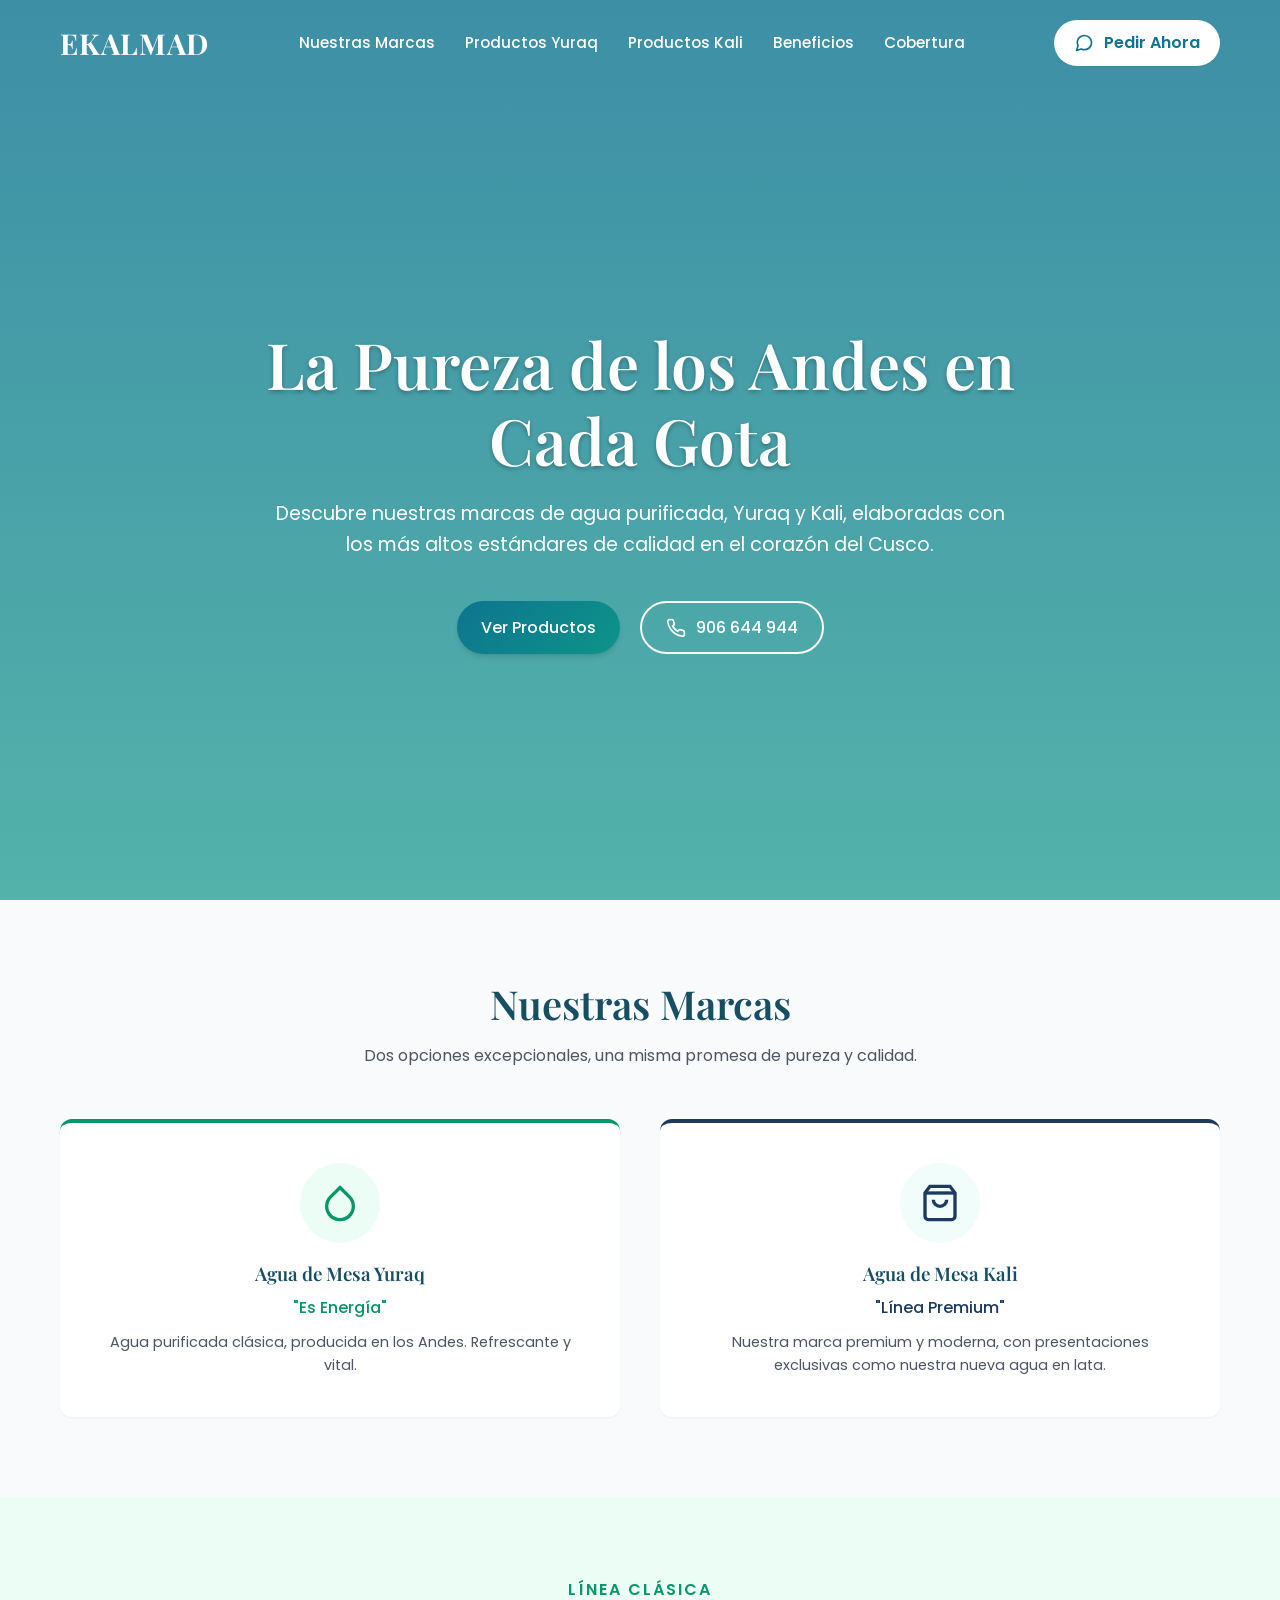
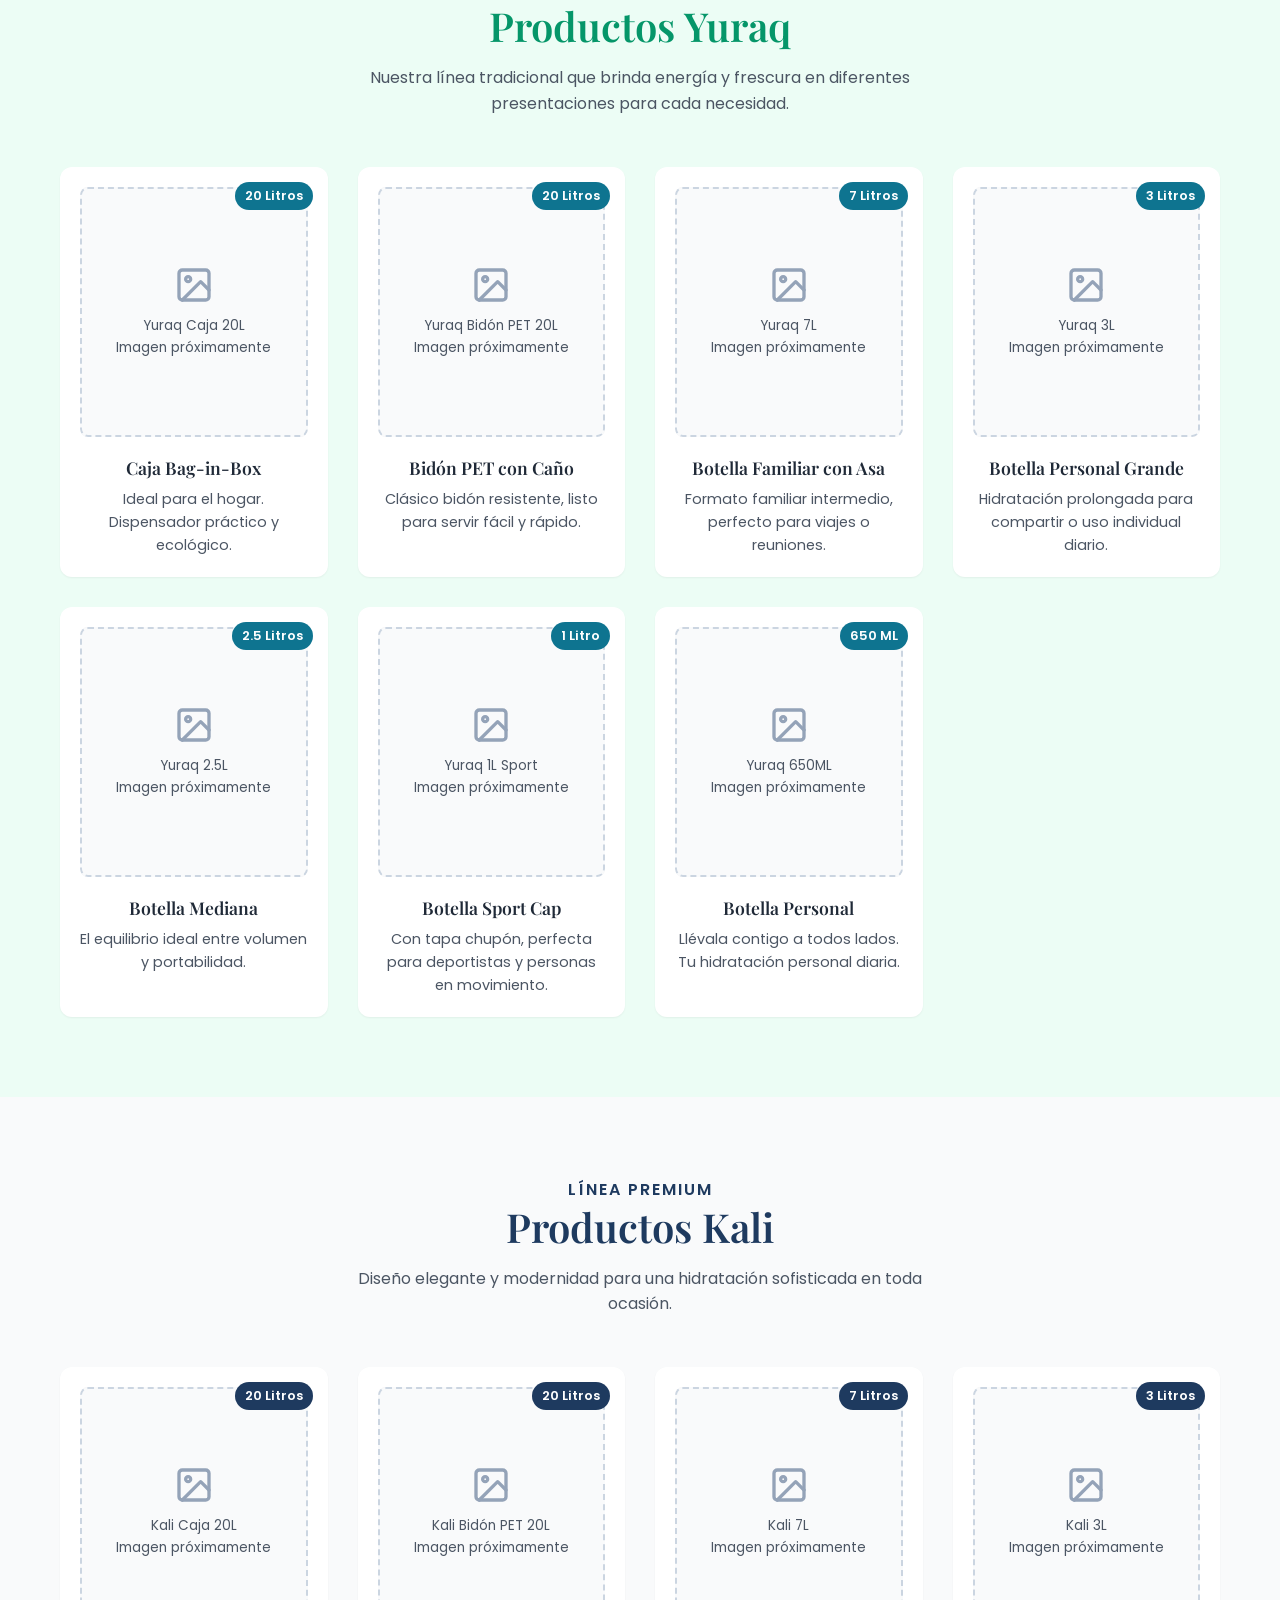
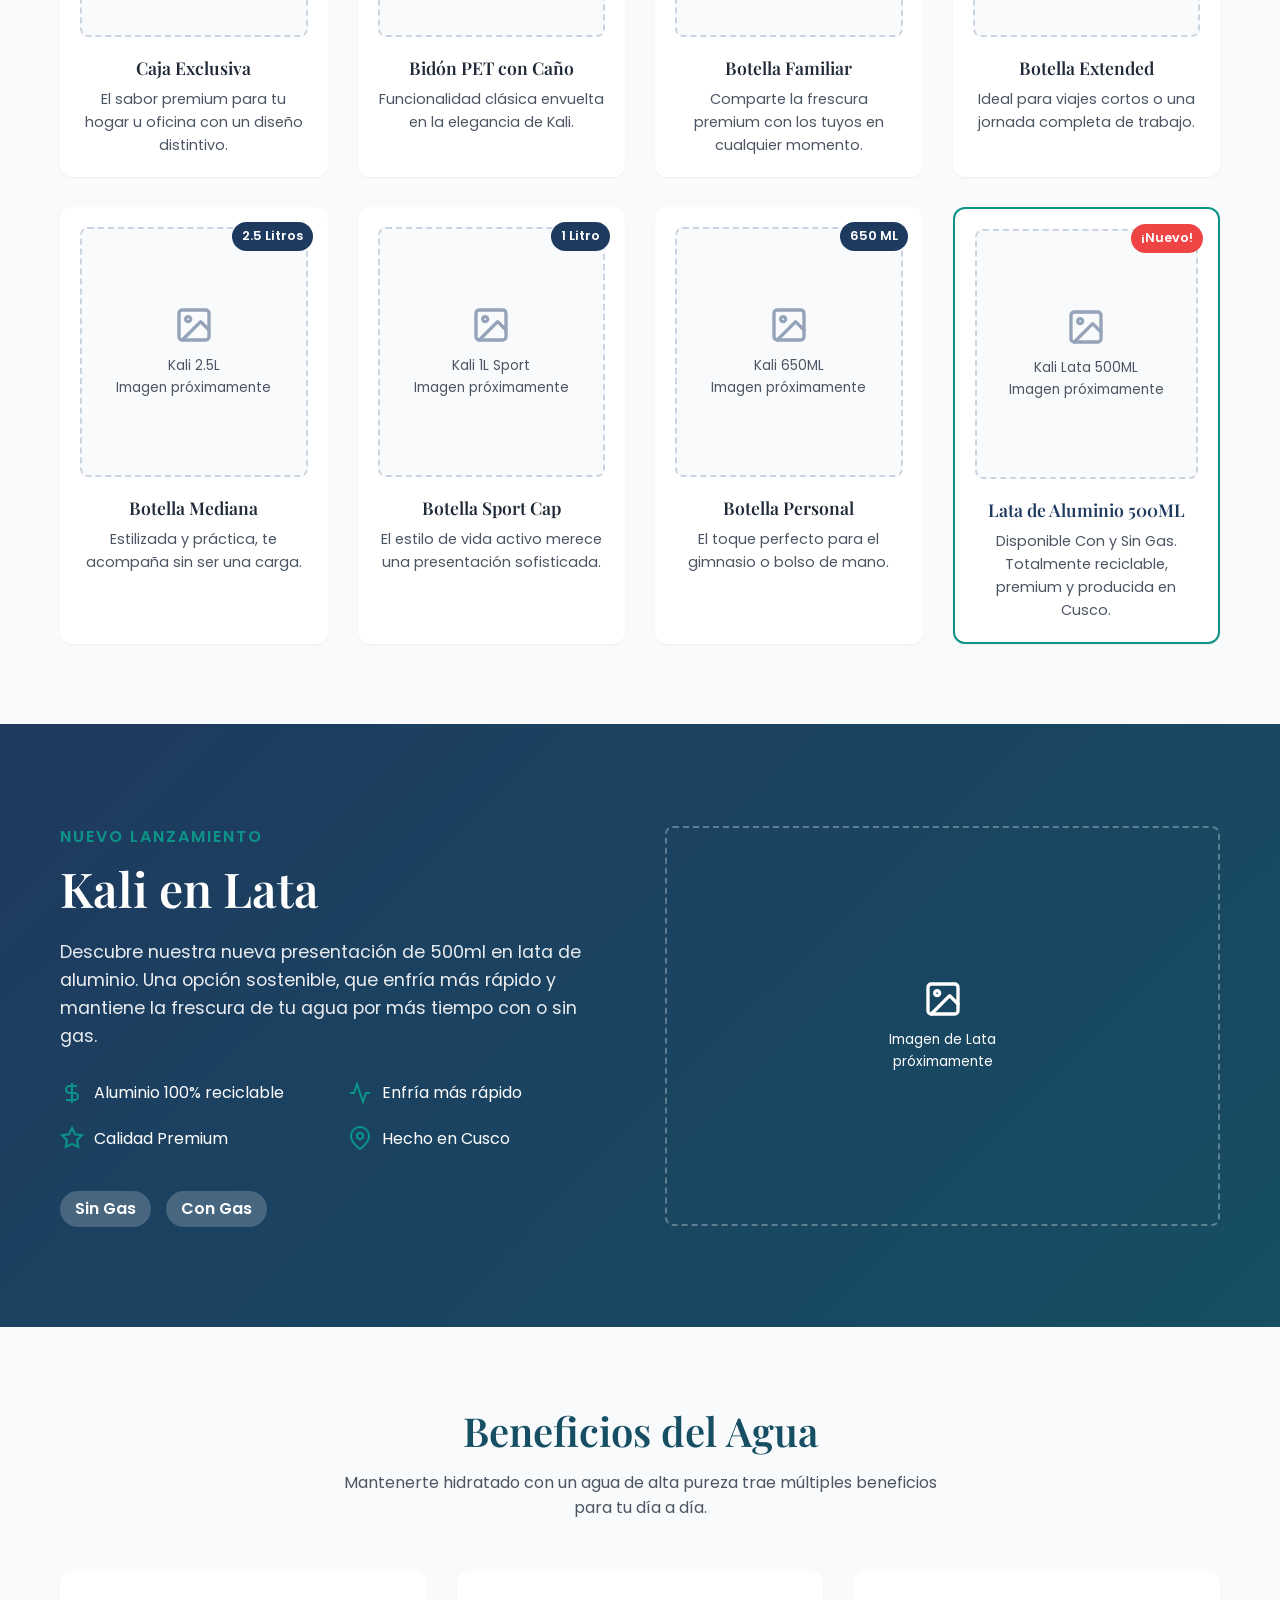
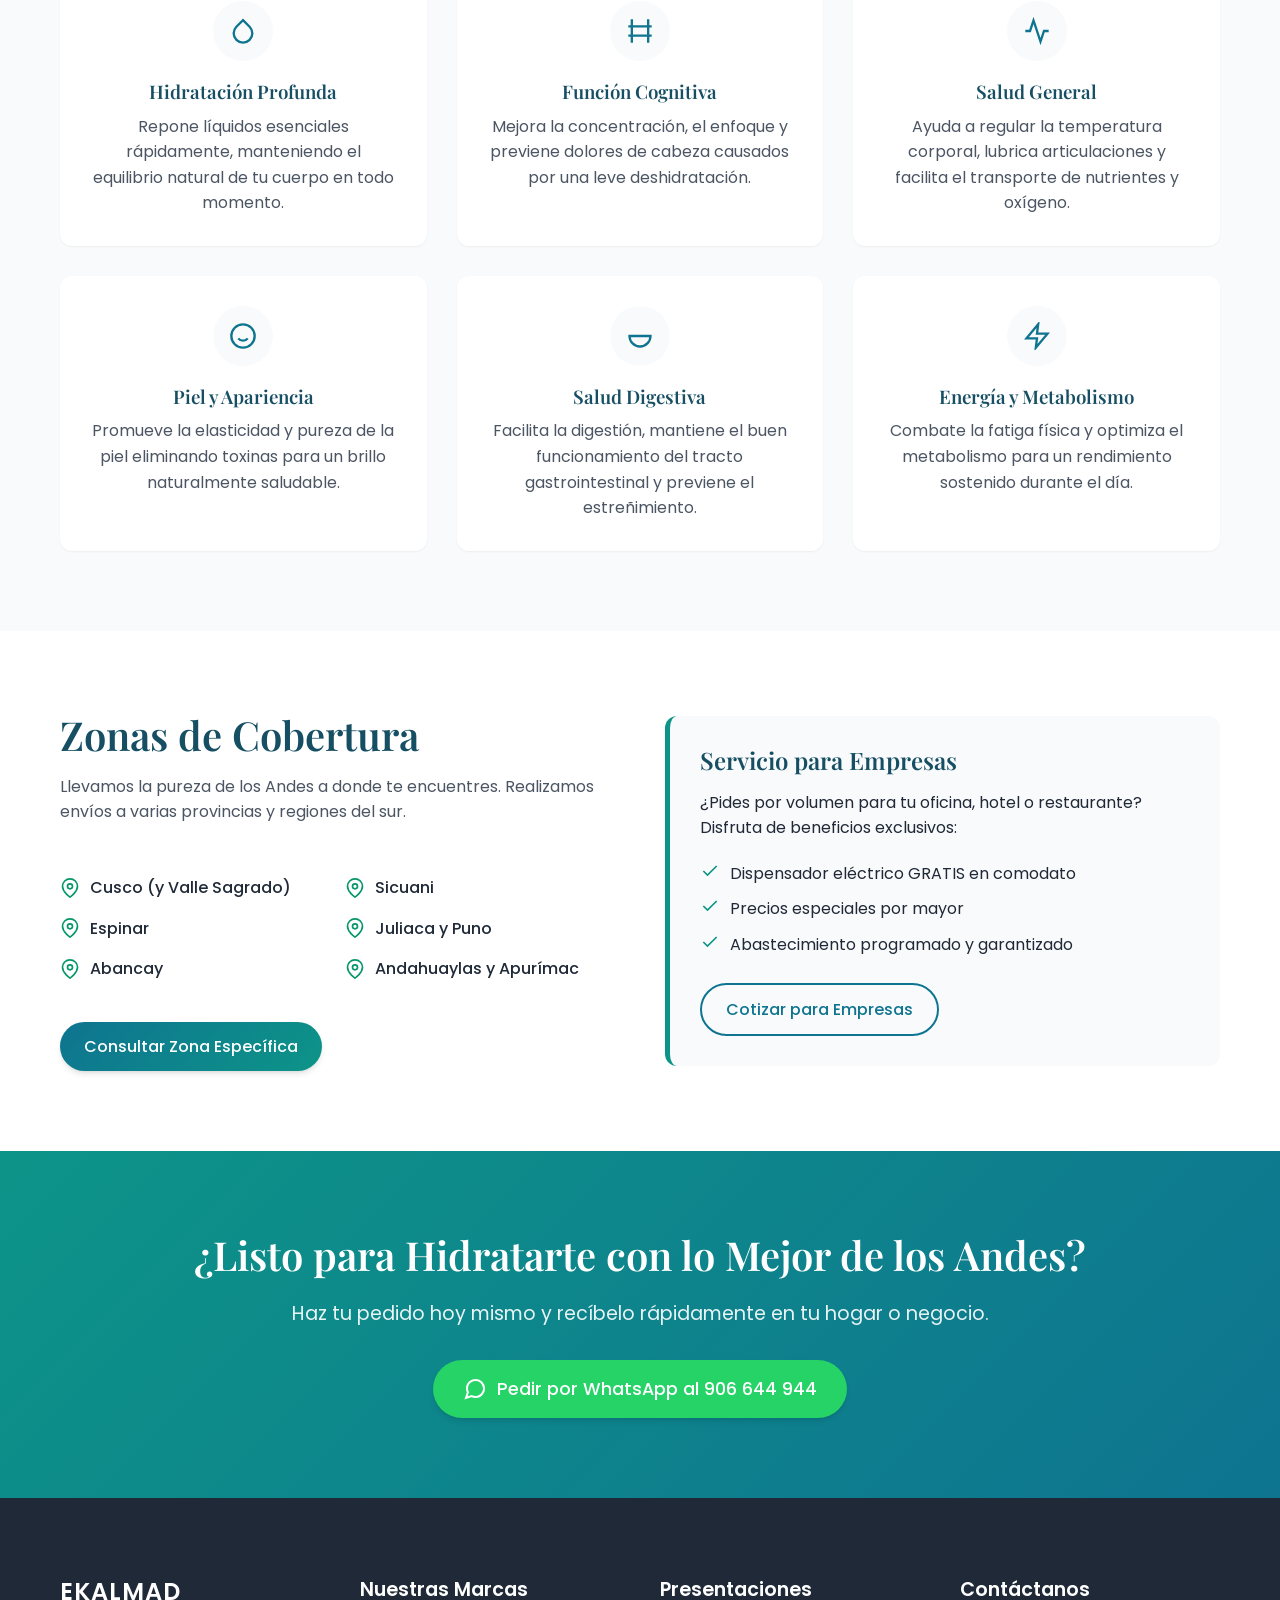
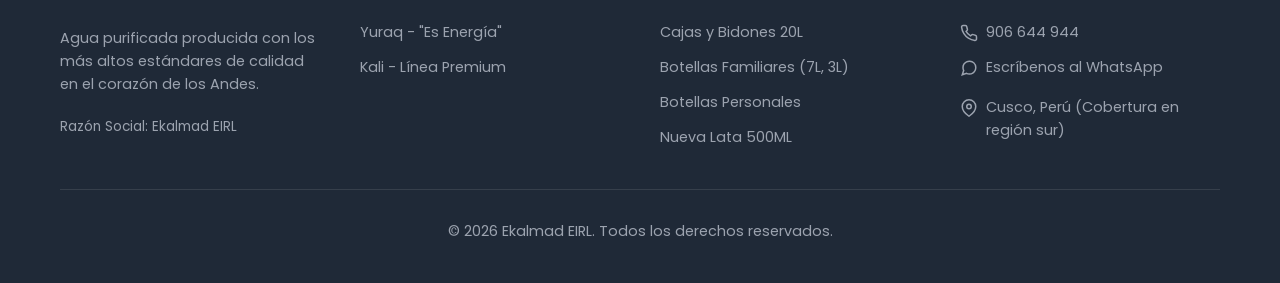
==== index.html @ 05a1a338 "firs commit" ====
<!DOCTYPE html>
<html lang="es">

<head>
    <meta charset="UTF-8">
    <meta name="viewport" content="width=device-width, initial-scale=1.0">
    <title>Ekalmad - La Pureza de los Andes en Cada Gota</title>
    <meta name="description"
        content="Ekalmad EIRL - Agua purificada producida en los Andes del Cusco. Conoce nuestras marcas Yuraq y Kali.">
    <!-- Google Fonts -->
    <link rel="preconnect" href="https://fonts.googleapis.com">
    <link rel="preconnect" href="https://fonts.gstatic.com" crossorigin>
    <link
        href="https://fonts.googleapis.com/css2?family=Playfair+Display:ital,wght@0,400;0,600;0,700;1,600&family=Poppins:wght@300;400;500;600;700&display=swap"
        rel="stylesheet">
    <style>
        /* CSS_BASE_START */
        :root {
            /* Colors */
            --primary: #0e7490;
            --primary-dark: #164e63;
            --secondary: #0d9488;
            --secondary-dark: #0f766e;
            --text-main: #1f2937;
            --text-light: #4b5563;
            --bg-light: #f9fafb;
            --bg-white: #ffffff;
            --border-color: #e5e7eb;

            /* Brands */
            --yuraq: #059669;
            --yuraq-bg: #ecfdf5;
            --kali-blue: #1e3a5f;
            --kali-teal: #0d9488;
            --kali-bg: #f0fdfa;

            /* Fonts */
            --font-head: 'Playfair Display', serif;
            --font-body: 'Poppins', sans-serif;

            /* Utils */
            --border-radius: 12px;
            --transition: all 0.3s ease;
            --shadow-sm: 0 1px 2px 0 rgb(0 0 0 / 0.05);
            --shadow-md: 0 4px 6px -1px rgb(0 0 0 / 0.1), 0 2px 4px -2px rgb(0 0 0 / 0.1);
            --shadow-lg: 0 10px 15px -3px rgb(0 0 0 / 0.1), 0 4px 6px -4px rgb(0 0 0 / 0.1);
            --max-width: 1200px;
        }

        * {
            margin: 0;
            padding: 0;
            box-sizing: border-box;
        }

        html {
            scroll-behavior: smooth;
            font-size: 16px;
        }

        body {
            font-family: var(--font-body);
            color: var(--text-main);
            background-color: var(--bg-light);
            line-height: 1.6;
            overflow-x: hidden;
            -webkit-font-smoothing: antialiased;
        }

        h1,
        h2,
        h3,
        h4,
        h5,
        h6 {
            font-family: var(--font-head);
            font-weight: 600;
            color: var(--primary-dark);
            line-height: 1.2;
        }

        a {
            text-decoration: none;
            color: inherit;
        }

        ul {
            list-style: none;
        }

        img {
            max-width: 100%;
            height: auto;
            display: block;
        }

        .container {
            max-width: var(--max-width);
            margin: 0 auto;
            padding: 0 20px;
        }

        /* Buttons */
        .btn {
            display: inline-flex;
            align-items: center;
            justify-content: center;
            gap: 10px;
            padding: 12px 24px;
            border-radius: 50px;
            font-weight: 500;
            font-family: var(--font-body);
            cursor: pointer;
            transition: var(--transition);
            border: none;
            text-align: center;
        }

        .btn-primary {
            background: linear-gradient(135deg, var(--primary), var(--secondary));
            color: white;
            box-shadow: var(--shadow-md);
        }

        .btn-primary:hover {
            transform: translateY(-2px);
            box-shadow: var(--shadow-lg);
            background: linear-gradient(135deg, var(--primary-dark), var(--secondary-dark));
        }

        .btn-outline {
            border: 2px solid white;
            color: white;
            background: transparent;
        }

        .btn-outline:hover {
            background: white;
            color: var(--primary);
        }

        .btn-whatsapp {
            background: #25D366;
            color: white;
            box-shadow: var(--shadow-md);
        }

        .btn-whatsapp:hover {
            background: #128C7E;
            transform: translateY(-2px);
            box-shadow: var(--shadow-lg);
        }

        /* Scroll Animations */
        .fade-up {
            opacity: 0;
            transform: translateY(30px);
            transition: opacity 0.8s ease-out, transform 0.8s ease-out;
        }

        .fade-up.visible {
            opacity: 1;
            transform: translateY(0);
        }

        /* Section Spacing */
        .section-padding {
            padding: 80px 0;
        }

        .section-title {
            text-align: center;
            margin-bottom: 50px;
        }

        .section-title h2 {
            font-size: 2.5rem;
            margin-bottom: 15px;
        }

        .section-title p {
            color: var(--text-light);
            max-width: 600px;
            margin: 0 auto;
        }

        /* CSS_BASE_END */

        /* CSS_COMPONENTS_START */
        /* Navbar */
        .navbar {
            position: fixed;
            top: 0;
            left: 0;
            width: 100%;
            padding: 20px 0;
            z-index: 1000;
            transition: var(--transition);
        }

        .navbar.scrolled {
            background: rgba(255, 255, 255, 0.9);
            backdrop-filter: blur(10px);
            padding: 15px 0;
            box-shadow: var(--shadow-sm);
        }

        .navbar .container {
            display: flex;
            justify-content: space-between;
            align-items: center;
        }

        .logo {
            font-family: var(--font-head);
            font-size: 1.8rem;
            font-weight: 700;
            color: white;
            letter-spacing: 1px;
            transition: var(--transition);
        }

        .navbar.scrolled .logo {
            color: var(--primary-dark);
        }

        .nav-links {
            display: flex;
            gap: 30px;
            align-items: center;
        }

        .nav-links a {
            color: white;
            font-weight: 500;
            transition: var(--transition);
            font-size: 0.95rem;
        }

        .navbar.scrolled .nav-links a {
            color: var(--text-main);
        }

        .navbar.scrolled .nav-links a:hover {
            color: var(--primary);
        }

        .nav-btn {
            background: white;
            color: var(--primary);
            padding: 10px 20px;
            border-radius: 50px;
            font-weight: 600;
            box-shadow: var(--shadow-sm);
        }

        .navbar.scrolled .nav-btn {
            background: var(--primary);
            color: white;
        }

        .menu-toggle {
            display: none;
            background: none;
            border: none;
            color: white;
            font-size: 1.5rem;
            cursor: pointer;
        }

        .navbar.scrolled .menu-toggle {
            color: var(--text-main);
        }

        /* Hero */
        .hero {
            height: 100vh;
            background: linear-gradient(rgba(14, 116, 144, 0.8), rgba(13, 148, 136, 0.7)), url('/images/hero-mountains.png') center/cover no-repeat;
            display: flex;
            align-items: center;
            justify-content: center;
            text-align: center;
            color: white;
            padding-top: 80px;
            position: relative;
        }

        .hero-content {
            max-width: 800px;
            padding: 0 20px;
        }

        .hero h1 {
            font-size: 4rem;
            color: white;
            margin-bottom: 20px;
            text-shadow: 0 2px 4px rgba(0, 0, 0, 0.3);
            animation: slideDown 1s ease-out;
        }

        .hero p {
            font-size: 1.2rem;
            margin-bottom: 40px;
            opacity: 0.9;
            animation: fadeIn 1s ease-out 0.5s both;
        }

        .hero-buttons {
            display: flex;
            gap: 20px;
            justify-content: center;
            animation: slideUp 1s ease-out 0.8s both;
        }

        /* Brands Cards */
        .brands-grid {
            display: grid;
            grid-template-columns: repeat(auto-fit, minmax(300px, 1fr));
            gap: 40px;
            margin-top: 40px;
        }

        .brand-card {
            background: var(--bg-white);
            border-radius: var(--border-radius);
            padding: 40px;
            text-align: center;
            box-shadow: var(--shadow-sm);
            transition: var(--transition);
            border-top: 4px solid transparent;
        }

        .brand-card:hover {
            transform: translateY(-10px);
            box-shadow: var(--shadow-lg);
        }

        .brand-card.yuraq {
            border-top-color: var(--yuraq);
        }

        .brand-card.kali {
            border-top-color: var(--kali-blue);
        }

        .brand-icon {
            width: 80px;
            height: 80px;
            margin: 0 auto 20px;
            display: flex;
            align-items: center;
            justify-content: center;
            border-radius: 50%;
            font-size: 2rem;
        }

        .brand-card.yuraq .brand-icon {
            background: var(--yuraq-bg);
            color: var(--yuraq);
        }

        .brand-card.kali .brand-icon {
            background: var(--kali-bg);
            color: var(--kali-blue);
        }

        /* Products Grid */
        .products-grid {
            display: grid;
            grid-template-columns: repeat(auto-fill, minmax(250px, 1fr));
            gap: 30px;
        }

        .product-card {
            background: var(--bg-white);
            border-radius: var(--border-radius);
            padding: 20px;
            text-align: center;
            box-shadow: var(--shadow-sm);
            transition: var(--transition);
            position: relative;
            overflow: hidden;
        }

        .product-card:hover {
            transform: translateY(-5px);
            box-shadow: var(--shadow-md);
        }

        .product-img-wrapper {
            height: 250px;
            margin-bottom: 20px;
            display: flex;
            align-items: center;
            justify-content: center;
            background: #f3f4f6;
            border-radius: 8px;
            overflow: hidden;
            position: relative;
        }

        .product-img-wrapper img {
            max-height: 100%;
            object-fit: contain;
        }

        /* Placeholder styles */
        .img-placeholder {
            width: 100%;
            height: 100%;
            display: flex;
            flex-direction: column;
            align-items: center;
            justify-content: center;
            color: var(--text-light);
            background: #f9fafb;
            border: 2px dashed #cbd5e1;
            border-radius: 8px;
            padding: 20px;
        }

        .img-placeholder svg {
            width: 40px;
            height: 40px;
            margin-bottom: 10px;
            color: #94a3b8;
        }

        .img-placeholder span {
            font-size: 0.85rem;
            text-align: center;
        }

        .product-badge {
            position: absolute;
            top: 15px;
            right: 15px;
            background: var(--primary);
            color: white;
            padding: 4px 10px;
            border-radius: 20px;
            font-size: 0.8rem;
            font-weight: 600;
            z-index: 10;
        }

        .badge-new {
            background: #ef4444;
            animation: pulse 2s infinite;
        }

        .product-title {
            font-size: 1.1rem;
            margin-bottom: 10px;
            color: var(--text-main);
        }

        .product-desc {
            font-size: 0.9rem;
            color: var(--text-light);
        }

        /* Lata Section */
        .lata-section {
            background: linear-gradient(135deg, var(--kali-blue), var(--primary-dark));
            color: white;
            padding: 100px 0;
            position: relative;
            overflow: hidden;
        }

        .lata-container {
            display: grid;
            grid-template-columns: 1fr 1fr;
            gap: 50px;
            align-items: center;
            position: relative;
            z-index: 2;
        }

        .lata-content h2 {
            color: white;
            font-size: 3rem;
            margin-bottom: 20px;
        }

        .lata-content p {
            font-size: 1.1rem;
            opacity: 0.9;
            margin-bottom: 30px;
        }

        .lata-features {
            display: grid;
            grid-template-columns: 1fr 1fr;
            gap: 20px;
        }

        .lata-feature {
            display: flex;
            align-items: center;
            gap: 10px;
        }

        .lata-feature svg {
            color: var(--kali-teal);
            width: 24px;
            height: 24px;
        }

        /* Benefits Grid */
        .benefits-grid {
            display: grid;
            grid-template-columns: repeat(auto-fit, minmax(280px, 1fr));
            gap: 30px;
        }

        .benefit-card {
            background: white;
            padding: 30px;
            border-radius: var(--border-radius);
            box-shadow: var(--shadow-sm);
            text-align: center;
            transition: var(--transition);
        }

        .benefit-card:hover {
            box-shadow: var(--shadow-md);
            transform: translateY(-5px);
        }

        .benefit-icon {
            width: 60px;
            height: 60px;
            margin: 0 auto 20px;
            background: var(--bg-light);
            border-radius: 50%;
            display: flex;
            align-items: center;
            justify-content: center;
            color: var(--primary);
        }

        /* Coverage */
        .coverage-section {
            background: var(--bg-white);
        }

        .coverage-container {
            display: grid;
            grid-template-columns: 1fr 1fr;
            gap: 50px;
            align-items: center;
        }

        .coverage-list {
            display: grid;
            grid-template-columns: 1fr 1fr;
            gap: 15px;
            margin-bottom: 30px;
        }

        .coverage-list li {
            display: flex;
            align-items: center;
            gap: 10px;
            font-weight: 500;
        }

        .coverage-list li svg {
            color: var(--yuraq);
        }

        .coverage-box {
            background: var(--bg-light);
            padding: 30px;
            border-radius: var(--border-radius);
            border-left: 5px solid var(--secondary);
        }

        /* Final CTA */
        .cta-section {
            background: linear-gradient(135deg, var(--secondary), var(--primary));
            padding: 80px 0;
            text-align: center;
            color: white;
        }

        .cta-section h2 {
            color: white;
            font-size: 2.5rem;
            margin-bottom: 20px;
        }

        /* Footer */
        .footer {
            background: var(--text-main);
            color: white;
            padding: 80px 0 40px;
            font-size: 0.9rem;
        }

        .footer-grid {
            display: grid;
            grid-template-columns: repeat(auto-fit, minmax(200px, 1fr));
            gap: 40px;
            margin-bottom: 40px;
        }

        .footer h4 {
            color: white;
            font-family: var(--font-body);
            font-size: 1.2rem;
            margin-bottom: 20px;
            font-weight: 600;
        }

        .footer-links {
            display: flex;
            flex-direction: column;
            gap: 12px;
        }

        .footer-links a {
            color: #9ca3af;
            transition: var(--transition);
        }

        .footer-links a:hover {
            color: white;
            padding-left: 5px;
        }

        .footer-bottom {
            text-align: center;
            padding-top: 30px;
            border-top: 1px solid rgba(255, 255, 255, 0.1);
            color: #9ca3af;
        }

        /* Animations Keyframes */
        @keyframes slideDown {
            from {
                opacity: 0;
                transform: translateY(-30px);
            }

            to {
                opacity: 1;
                transform: translateY(0);
            }
        }

        @keyframes slideUp {
            from {
                opacity: 0;
                transform: translateY(30px);
            }

            to {
                opacity: 1;
                transform: translateY(0);
            }
        }

        @keyframes fadeIn {
            from {
                opacity: 0;
            }

            to {
                opacity: 1;
            }
        }

        @keyframes pulse {
            0% {
                box-shadow: 0 0 0 0 rgba(239, 68, 68, 0.4);
            }

            70% {
                box-shadow: 0 0 0 10px rgba(239, 68, 68, 0);
            }

            100% {
                box-shadow: 0 0 0 0 rgba(239, 68, 68, 0);
            }
        }

        /* Mobile Responsive */
        @media (max-width: 992px) {

            .lata-container,
            .coverage-container {
                grid-template-columns: 1fr;
            }

            .hero h1 {
                font-size: 3rem;
            }
        }

        @media (max-width: 768px) {
            .menu-toggle {
                display: block;
            }

            .nav-links {
                position: fixed;
                top: 70px;
                left: -100%;
                width: 100%;
                background: white;
                flex-direction: column;
                padding: 40px 20px;
                box-shadow: 0 10px 10px rgba(0, 0, 0, 0.1);
                transition: var(--transition);
            }

            .nav-links.active {
                left: 0;
            }

            .nav-links a {
                color: var(--text-main);
                font-size: 1.1rem;
            }

            .navbar .nav-btn {
                display: none;
            }

            .hero {
                padding-top: 60px;
            }

            .hero h1 {
                font-size: 2.5rem;
            }

            .hero-buttons {
                flex-direction: column;
            }

            .section-title h2 {
                font-size: 2rem;
            }

            .coverage-list {
                grid-template-columns: 1fr;
            }
        }

        /* CSS_COMPONENTS_END */
    </style>
</head>

<body>
    <!-- HTML_NAVBAR_START -->
    <nav class="navbar" id="navbar">
        <div class="container">
            <a href="#" class="logo">EKALMAD</a>
            <div class="nav-links" id="nav-links">
                <a href="#marcas">Nuestras Marcas</a>
                <a href="#yuraq">Productos Yuraq</a>
                <a href="#kali">Productos Kali</a>
                <a href="#beneficios">Beneficios</a>
                <a href="#cobertura">Cobertura</a>
            </div>
            <a href="https://wa.me/51906644944" target="_blank" class="btn btn-primary nav-btn">
                <svg width="20" height="20" viewBox="0 0 24 24" fill="none" stroke="currentColor" stroke-width="2"
                    stroke-linecap="round" stroke-linejoin="round">
                    <path
                        d="M21 11.5a8.38 8.38 0 0 1-.9 3.8 8.5 8.5 0 0 1-7.6 4.7 8.38 8.38 0 0 1-3.8-.9L3 21l1.9-5.7a8.38 8.38 0 0 1-.9-3.8 8.5 8.5 0 0 1 4.7-7.6 8.38 8.38 0 0 1 3.8-.9h.5a8.48 8.48 0 0 1 8 8v.5z">
                    </path>
                </svg>
                Pedir Ahora
            </a>
            <button class="menu-toggle" id="menu-toggle" aria-label="Abrir menú">
                <svg width="24" height="24" viewBox="0 0 24 24" fill="none" stroke="currentColor" stroke-width="2">
                    <line x1="3" y1="12" x2="21" y2="12"></line>
                    <line x1="3" y1="6" x2="21" y2="6"></line>
                    <line x1="3" y1="18" x2="21" y2="18"></line>
                </svg>
            </button>
        </div>
    </nav>
    <!-- HTML_NAVBAR_END -->

    <!-- HTML_HERO_START -->
    <section class="hero" id="inicio">
        <div class="hero-content">
            <h1>La Pureza de los Andes en Cada Gota</h1>
            <p>Descubre nuestras marcas de agua purificada, Yuraq y Kali, elaboradas con los más altos estándares de
                calidad en el corazón del Cusco.</p>
            <div class="hero-buttons">
                <a href="#marcas" class="btn btn-primary">Ver Productos</a>
                <a href="tel:906644944" class="btn btn-outline">
                    <svg width="20" height="20" viewBox="0 0 24 24" fill="none" stroke="currentColor" stroke-width="2">
                        <path
                            d="M22 16.92v3a2 2 0 0 1-2.18 2 19.79 19.79 0 0 1-8.63-3.07 19.5 19.5 0 0 1-6-6 19.79 19.79 0 0 1-3.07-8.67A2 2 0 0 1 4.11 2h3a2 2 0 0 1 2 1.72 12.84 12.84 0 0 0 .7 2.81 2 2 0 0 1-.45 2.11L8.09 9.91a16 16 0 0 0 6 6l1.27-1.27a2 2 0 0 1 2.11-.45 12.84 12.84 0 0 0 2.81.7A2 2 0 0 1 22 16.92z">
                        </path>
                    </svg>
                    906 644 944
                </a>
            </div>
        </div>
    </section>
    <!-- HTML_HERO_END -->

    <main>
        <!-- HTML_BRANDS_START -->
        <section class="section-padding" id="marcas">
            <div class="container fade-up">
                <div class="section-title">
                    <h2>Nuestras Marcas</h2>
                    <p>Dos opciones excepcionales, una misma promesa de pureza y calidad.</p>
                </div>

                <div class="brands-grid">
                    <div class="brand-card yuraq">
                        <div class="brand-icon">
                            <svg width="40" height="40" viewBox="0 0 24 24" fill="none" stroke="currentColor"
                                stroke-width="2">
                                <path d="M12 2.69l5.66 5.66a8 8 0 1 1-11.31 0z"></path>
                            </svg>
                        </div>
                        <h3>Agua de Mesa Yuraq</h3>
                        <p style="color: var(--yuraq); font-weight: 500; margin: 10px 0;">"Es Energía"</p>
                        <p class="product-desc">Agua purificada clásica, producida en los Andes. Refrescante y vital.
                        </p>
                    </div>

                    <div class="brand-card kali">
                        <div class="brand-icon">
                            <svg width="40" height="40" viewBox="0 0 24 24" fill="none" stroke="currentColor"
                                stroke-width="2">
                                <path d="M6 2L3 6v14a2 2 0 0 0 2 2h14a2 2 0 0 0 2-2V6l-3-4z"></path>
                                <line x1="3" y1="6" x2="21" y2="6"></line>
                                <path d="M16 10a4 4 0 0 1-8 0"></path>
                            </svg>
                        </div>
                        <h3>Agua de Mesa Kali</h3>
                        <p style="color: var(--kali-blue); font-weight: 500; margin: 10px 0;">"Línea Premium"</p>
                        <p class="product-desc">Nuestra marca premium y moderna, con presentaciones exclusivas como
                            nuestra nueva agua en lata.</p>
                    </div>
                </div>
            </div>
        </section>
        <!-- HTML_BRANDS_END -->

        <!-- HTML_YURAQ_START -->
        <section class="section-padding bg-light" id="yuraq" style="background-color: var(--yuraq-bg);">
            <div class="container fade-up">
                <div class="section-title">
                    <span
                        style="color: var(--yuraq); font-weight: 600; text-transform: uppercase; letter-spacing: 2px;">Línea
                        Clásica</span>
                    <h2 style="color: var(--yuraq);">Productos Yuraq</h2>
                    <p>Nuestra línea tradicional que brinda energía y frescura en diferentes presentaciones para cada
                        necesidad.</p>
                </div>

                <div class="products-grid">
                    <!-- Yuraq 1 -->
                    <div class="product-card">
                        <div class="product-badge">20 Litros</div>
                        <div class="product-img-wrapper">
                            <img src="/images/yuraq-20l-caja.png" alt="Yuraq Caja 20L"
                                onerror="this.onerror=null; this.outerHTML='<div class=\'img-placeholder\'><svg viewBox=\'0 0 24 24\' fill=\'none\' stroke=\'currentColor\' stroke-width=\'2\' stroke-linecap=\'round\' stroke-linejoin=\'round\'><rect x=\'3\' y=\'3\' width=\'18\' height=\'18\' rx=\'2\' ry=\'2\'></rect><circle cx=\'8.5\' cy=\'8.5\' r=\'1.5\'></circle><polyline points=\'21 15 16 10 5 21\'></polyline></svg><span>Yuraq Caja 20L<br>Imagen próximamente</span></div>'">
                        </div>
                        <h3 class="product-title">Caja Bag-in-Box</h3>
                        <p class="product-desc">Ideal para el hogar. Dispensador práctico y ecológico.</p>
                    </div>

                    <!-- Yuraq 2 -->
                    <div class="product-card">
                        <div class="product-badge">20 Litros</div>
                        <div class="product-img-wrapper">
                            <img src="/images/yuraq-20l-pet.png" alt="Yuraq Bidón 20L"
                                onerror="this.onerror=null; this.outerHTML='<div class=\'img-placeholder\'><svg viewBox=\'0 0 24 24\' fill=\'none\' stroke=\'currentColor\' stroke-width=\'2\' stroke-linecap=\'round\' stroke-linejoin=\'round\'><rect x=\'3\' y=\'3\' width=\'18\' height=\'18\' rx=\'2\' ry=\'2\'></rect><circle cx=\'8.5\' cy=\'8.5\' r=\'1.5\'></circle><polyline points=\'21 15 16 10 5 21\'></polyline></svg><span>Yuraq Bidón PET 20L<br>Imagen próximamente</span></div>'">
                        </div>
                        <h3 class="product-title">Bidón PET con Caño</h3>
                        <p class="product-desc">Clásico bidón resistente, listo para servir fácil y rápido.</p>
                    </div>

                    <!-- Yuraq 3 -->
                    <div class="product-card">
                        <div class="product-badge">7 Litros</div>
                        <div class="product-img-wrapper">
                            <img src="/images/yuraq-7l.png" alt="Yuraq 7L"
                                onerror="this.onerror=null; this.outerHTML='<div class=\'img-placeholder\'><svg viewBox=\'0 0 24 24\' fill=\'none\' stroke=\'currentColor\' stroke-width=\'2\' stroke-linecap=\'round\' stroke-linejoin=\'round\'><rect x=\'3\' y=\'3\' width=\'18\' height=\'18\' rx=\'2\' ry=\'2\'></rect><circle cx=\'8.5\' cy=\'8.5\' r=\'1.5\'></circle><polyline points=\'21 15 16 10 5 21\'></polyline></svg><span>Yuraq 7L<br>Imagen próximamente</span></div>'">
                        </div>
                        <h3 class="product-title">Botella Familiar con Asa</h3>
                        <p class="product-desc">Formato familiar intermedio, perfecto para viajes o reuniones.</p>
                    </div>

                    <!-- Yuraq 4 -->
                    <div class="product-card">
                        <div class="product-badge">3 Litros</div>
                        <div class="product-img-wrapper">
                            <img src="/images/yuraq-3l.png" alt="Yuraq 3L"
                                onerror="this.onerror=null; this.outerHTML='<div class=\'img-placeholder\'><svg viewBox=\'0 0 24 24\' fill=\'none\' stroke=\'currentColor\' stroke-width=\'2\' stroke-linecap=\'round\' stroke-linejoin=\'round\'><rect x=\'3\' y=\'3\' width=\'18\' height=\'18\' rx=\'2\' ry=\'2\'></rect><circle cx=\'8.5\' cy=\'8.5\' r=\'1.5\'></circle><polyline points=\'21 15 16 10 5 21\'></polyline></svg><span>Yuraq 3L<br>Imagen próximamente</span></div>'">
                        </div>
                        <h3 class="product-title">Botella Personal Grande</h3>
                        <p class="product-desc">Hidratación prolongada para compartir o uso individual diario.</p>
                    </div>

                    <!-- Yuraq 5 -->
                    <div class="product-card">
                        <div class="product-badge">2.5 Litros</div>
                        <div class="product-img-wrapper">
                            <img src="/images/yuraq-2-5l.png" alt="Yuraq 2.5L"
                                onerror="this.onerror=null; this.outerHTML='<div class=\'img-placeholder\'><svg viewBox=\'0 0 24 24\' fill=\'none\' stroke=\'currentColor\' stroke-width=\'2\' stroke-linecap=\'round\' stroke-linejoin=\'round\'><rect x=\'3\' y=\'3\' width=\'18\' height=\'18\' rx=\'2\' ry=\'2\'></rect><circle cx=\'8.5\' cy=\'8.5\' r=\'1.5\'></circle><polyline points=\'21 15 16 10 5 21\'></polyline></svg><span>Yuraq 2.5L<br>Imagen próximamente</span></div>'">
                        </div>
                        <h3 class="product-title">Botella Mediana</h3>
                        <p class="product-desc">El equilibrio ideal entre volumen y portabilidad.</p>
                    </div>

                    <!-- Yuraq 6 -->
                    <div class="product-card">
                        <div class="product-badge">1 Litro</div>
                        <div class="product-img-wrapper">
                            <img src="/images/yuraq-1l.png" alt="Yuraq 1L"
                                onerror="this.onerror=null; this.outerHTML='<div class=\'img-placeholder\'><svg viewBox=\'0 0 24 24\' fill=\'none\' stroke=\'currentColor\' stroke-width=\'2\' stroke-linecap=\'round\' stroke-linejoin=\'round\'><rect x=\'3\' y=\'3\' width=\'18\' height=\'18\' rx=\'2\' ry=\'2\'></rect><circle cx=\'8.5\' cy=\'8.5\' r=\'1.5\'></circle><polyline points=\'21 15 16 10 5 21\'></polyline></svg><span>Yuraq 1L Sport<br>Imagen próximamente</span></div>'">
                        </div>
                        <h3 class="product-title">Botella Sport Cap</h3>
                        <p class="product-desc">Con tapa chupón, perfecta para deportistas y personas en movimiento.</p>
                    </div>

                    <!-- Yuraq 7 -->
                    <div class="product-card">
                        <div class="product-badge">650 ML</div>
                        <div class="product-img-wrapper">
                            <img src="/images/yuraq-650ml.png" alt="Yuraq 650ml"
                                onerror="this.onerror=null; this.outerHTML='<div class=\'img-placeholder\'><svg viewBox=\'0 0 24 24\' fill=\'none\' stroke=\'currentColor\' stroke-width=\'2\' stroke-linecap=\'round\' stroke-linejoin=\'round\'><rect x=\'3\' y=\'3\' width=\'18\' height=\'18\' rx=\'2\' ry=\'2\'></rect><circle cx=\'8.5\' cy=\'8.5\' r=\'1.5\'></circle><polyline points=\'21 15 16 10 5 21\'></polyline></svg><span>Yuraq 650ML<br>Imagen próximamente</span></div>'">
                        </div>
                        <h3 class="product-title">Botella Personal</h3>
                        <p class="product-desc">Llévala contigo a todos lados. Tu hidratación personal diaria.</p>
                    </div>
                </div>
            </div>
        </section>
        <!-- HTML_YURAQ_END -->

        <!-- HTML_KALI_START -->
        <section class="section-padding" id="kali">
            <div class="container fade-up">
                <div class="section-title">
                    <span
                        style="color: var(--kali-blue); font-weight: 600; text-transform: uppercase; letter-spacing: 2px;">Línea
                        Premium</span>
                    <h2 style="color: var(--kali-blue);">Productos Kali</h2>
                    <p>Diseño elegante y modernidad para una hidratación sofisticada en toda ocasión.</p>
                </div>

                <div class="products-grid">
                    <!-- Kali 1 -->
                    <div class="product-card">
                        <div class="product-badge" style="background: var(--kali-blue);">20 Litros</div>
                        <div class="product-img-wrapper">
                            <img src="/images/kali-20l-caja.png" alt="Kali Caja 20L"
                                onerror="this.onerror=null; this.outerHTML='<div class=\'img-placeholder\'><svg viewBox=\'0 0 24 24\' fill=\'none\' stroke=\'currentColor\' stroke-width=\'2\' stroke-linecap=\'round\' stroke-linejoin=\'round\'><rect x=\'3\' y=\'3\' width=\'18\' height=\'18\' rx=\'2\' ry=\'2\'></rect><circle cx=\'8.5\' cy=\'8.5\' r=\'1.5\'></circle><polyline points=\'21 15 16 10 5 21\'></polyline></svg><span>Kali Caja 20L<br>Imagen próximamente</span></div>'">
                        </div>
                        <h3 class="product-title">Caja Exclusiva</h3>
                        <p class="product-desc">El sabor premium para tu hogar u oficina con un diseño distintivo.</p>
                    </div>

                    <!-- Kali 2 -->
                    <div class="product-card">
                        <div class="product-badge" style="background: var(--kali-blue);">20 Litros</div>
                        <div class="product-img-wrapper">
                            <img src="/images/kali-20l-pet.png" alt="Kali Bidón 20L"
                                onerror="this.onerror=null; this.outerHTML='<div class=\'img-placeholder\'><svg viewBox=\'0 0 24 24\' fill=\'none\' stroke=\'currentColor\' stroke-width=\'2\' stroke-linecap=\'round\' stroke-linejoin=\'round\'><rect x=\'3\' y=\'3\' width=\'18\' height=\'18\' rx=\'2\' ry=\'2\'></rect><circle cx=\'8.5\' cy=\'8.5\' r=\'1.5\'></circle><polyline points=\'21 15 16 10 5 21\'></polyline></svg><span>Kali Bidón PET 20L<br>Imagen próximamente</span></div>'">
                        </div>
                        <h3 class="product-title">Bidón PET con Caño</h3>
                        <p class="product-desc">Funcionalidad clásica envuelta en la elegancia de Kali.</p>
                    </div>

                    <!-- Kali 3 -->
                    <div class="product-card">
                        <div class="product-badge" style="background: var(--kali-blue);">7 Litros</div>
                        <div class="product-img-wrapper">
                            <img src="/images/kali-7l.png" alt="Kali 7L"
                                onerror="this.onerror=null; this.outerHTML='<div class=\'img-placeholder\'><svg viewBox=\'0 0 24 24\' fill=\'none\' stroke=\'currentColor\' stroke-width=\'2\' stroke-linecap=\'round\' stroke-linejoin=\'round\'><rect x=\'3\' y=\'3\' width=\'18\' height=\'18\' rx=\'2\' ry=\'2\'></rect><circle cx=\'8.5\' cy=\'8.5\' r=\'1.5\'></circle><polyline points=\'21 15 16 10 5 21\'></polyline></svg><span>Kali 7L<br>Imagen próximamente</span></div>'">
                        </div>
                        <h3 class="product-title">Botella Familiar</h3>
                        <p class="product-desc">Comparte la frescura premium con los tuyos en cualquier momento.</p>
                    </div>

                    <!-- Kali 4 -->
                    <div class="product-card">
                        <div class="product-badge" style="background: var(--kali-blue);">3 Litros</div>
                        <div class="product-img-wrapper">
                            <img src="/images/kali-3l.png" alt="Kali 3L"
                                onerror="this.onerror=null; this.outerHTML='<div class=\'img-placeholder\'><svg viewBox=\'0 0 24 24\' fill=\'none\' stroke=\'currentColor\' stroke-width=\'2\' stroke-linecap=\'round\' stroke-linejoin=\'round\'><rect x=\'3\' y=\'3\' width=\'18\' height=\'18\' rx=\'2\' ry=\'2\'></rect><circle cx=\'8.5\' cy=\'8.5\' r=\'1.5\'></circle><polyline points=\'21 15 16 10 5 21\'></polyline></svg><span>Kali 3L<br>Imagen próximamente</span></div>'">
                        </div>
                        <h3 class="product-title">Botella Extended</h3>
                        <p class="product-desc">Ideal para viajes cortos o una jornada completa de trabajo.</p>
                    </div>

                    <!-- Kali 5 -->
                    <div class="product-card">
                        <div class="product-badge" style="background: var(--kali-blue);">2.5 Litros</div>
                        <div class="product-img-wrapper">
                            <img src="/images/kali-2-5l.png" alt="Kali 2.5L"
                                onerror="this.onerror=null; this.outerHTML='<div class=\'img-placeholder\'><svg viewBox=\'0 0 24 24\' fill=\'none\' stroke=\'currentColor\' stroke-width=\'2\' stroke-linecap=\'round\' stroke-linejoin=\'round\'><rect x=\'3\' y=\'3\' width=\'18\' height=\'18\' rx=\'2\' ry=\'2\'></rect><circle cx=\'8.5\' cy=\'8.5\' r=\'1.5\'></circle><polyline points=\'21 15 16 10 5 21\'></polyline></svg><span>Kali 2.5L<br>Imagen próximamente</span></div>'">
                        </div>
                        <h3 class="product-title">Botella Mediana</h3>
                        <p class="product-desc">Estilizada y práctica, te acompaña sin ser una carga.</p>
                    </div>

                    <!-- Kali 6 -->
                    <div class="product-card">
                        <div class="product-badge" style="background: var(--kali-blue);">1 Litro</div>
                        <div class="product-img-wrapper">
                            <img src="/images/kali-1l.png" alt="Kali 1L"
                                onerror="this.onerror=null; this.outerHTML='<div class=\'img-placeholder\'><svg viewBox=\'0 0 24 24\' fill=\'none\' stroke=\'currentColor\' stroke-width=\'2\' stroke-linecap=\'round\' stroke-linejoin=\'round\'><rect x=\'3\' y=\'3\' width=\'18\' height=\'18\' rx=\'2\' ry=\'2\'></rect><circle cx=\'8.5\' cy=\'8.5\' r=\'1.5\'></circle><polyline points=\'21 15 16 10 5 21\'></polyline></svg><span>Kali 1L Sport<br>Imagen próximamente</span></div>'">
                        </div>
                        <h3 class="product-title">Botella Sport Cap</h3>
                        <p class="product-desc">El estilo de vida activo merece una presentación sofisticada.</p>
                    </div>

                    <!-- Kali 7 -->
                    <div class="product-card">
                        <div class="product-badge" style="background: var(--kali-blue);">650 ML</div>
                        <div class="product-img-wrapper">
                            <img src="/images/kali-650ml.png" alt="Kali 650ml"
                                onerror="this.onerror=null; this.outerHTML='<div class=\'img-placeholder\'><svg viewBox=\'0 0 24 24\' fill=\'none\' stroke=\'currentColor\' stroke-width=\'2\' stroke-linecap=\'round\' stroke-linejoin=\'round\'><rect x=\'3\' y=\'3\' width=\'18\' height=\'18\' rx=\'2\' ry=\'2\'></rect><circle cx=\'8.5\' cy=\'8.5\' r=\'1.5\'></circle><polyline points=\'21 15 16 10 5 21\'></polyline></svg><span>Kali 650ML<br>Imagen próximamente</span></div>'">
                        </div>
                        <h3 class="product-title">Botella Personal</h3>
                        <p class="product-desc">El toque perfecto para el gimnasio o bolso de mano.</p>
                    </div>

                    <!-- Kali Lata (New) -->
                    <div class="product-card" style="border: 2px solid var(--kali-teal);">
                        <div class="product-badge badge-new">¡Nuevo!</div>
                        <div class="product-img-wrapper">
                            <img src="/images/kali-500ml-lata.png" alt="Kali Lata 500ml"
                                onerror="this.onerror=null; this.outerHTML='<div class=\'img-placeholder\'><svg viewBox=\'0 0 24 24\' fill=\'none\' stroke=\'currentColor\' stroke-width=\'2\' stroke-linecap=\'round\' stroke-linejoin=\'round\'><rect x=\'3\' y=\'3\' width=\'18\' height=\'18\' rx=\'2\' ry=\'2\'></rect><circle cx=\'8.5\' cy=\'8.5\' r=\'1.5\'></circle><polyline points=\'21 15 16 10 5 21\'></polyline></svg><span>Kali Lata 500ML<br>Imagen próximamente</span></div>'">
                        </div>
                        <h3 class="product-title" style="color: var(--kali-blue);">Lata de Aluminio 500ML</h3>
                        <p class="product-desc">Disponible Con y Sin Gas. Totalmente reciclable, premium y producida en
                            Cusco.</p>
                    </div>
                </div>
            </div>
        </section>
        <!-- HTML_KALI_END -->

        <!-- HTML_LATA_START -->
        <section class="lata-section">
            <div class="container fade-up">
                <div class="lata-container">
                    <div class="lata-content">
                        <span
                            style="color: var(--kali-teal); font-weight: 600; text-transform: uppercase; letter-spacing: 2px; display: block; margin-bottom: 10px;">Nuevo
                            Lanzamiento</span>
                        <h2>Kali en Lata</h2>
                        <p>Descubre nuestra nueva presentación de 500ml en lata de aluminio. Una opción sostenible, que
                            enfría más rápido y mantiene la frescura de tu agua por más tiempo con o sin gas.</p>

                        <div class="lata-features">
                            <div class="lata-feature">
                                <svg viewBox="0 0 24 24" fill="none" stroke="currentColor" stroke-width="2">
                                    <path d="M12 2v20M17 5H9.5a3.5 3.5 0 0 0 0 7h5a3.5 3.5 0 0 1 0 7H6"></path>
                                </svg>
                                <span>Aluminio 100% reciclable</span>
                            </div>
                            <div class="lata-feature">
                                <svg viewBox="0 0 24 24" fill="none" stroke="currentColor" stroke-width="2">
                                    <polyline points="22 12 18 12 15 21 9 3 6 12 2 12"></polyline>
                                </svg>
                                <span>Enfría más rápido</span>
                            </div>
                            <div class="lata-feature">
                                <svg viewBox="0 0 24 24" fill="none" stroke="currentColor" stroke-width="2">
                                    <polygon
                                        points="12 2 15.09 8.26 22 9.27 17 14.14 18.18 21.02 12 17.77 5.82 21.02 7 14.14 2 9.27 8.91 8.26 12 2">
                                    </polygon>
                                </svg>
                                <span>Calidad Premium</span>
                            </div>
                            <div class="lata-feature">
                                <svg viewBox="0 0 24 24" fill="none" stroke="currentColor" stroke-width="2">
                                    <path d="M21 10c0 7-9 13-9 13s-9-6-9-13a9 9 0 0 1 18 0z"></path>
                                    <circle cx="12" cy="10" r="3"></circle>
                                </svg>
                                <span>Hecho en Cusco</span>
                            </div>
                        </div>

                        <div style="margin-top: 40px; display: flex; gap: 15px;">
                            <span
                                style="background: rgba(255,255,255,0.2); backdrop-filter: blur(5px); padding: 5px 15px; border-radius: 20px; font-weight: 600;">Sin
                                Gas</span>
                            <span
                                style="background: rgba(255,255,255,0.2); backdrop-filter: blur(5px); padding: 5px 15px; border-radius: 20px; font-weight: 600;">Con
                                Gas</span>
                        </div>
                    </div>

                    <div style="text-align: center;">
                        <img src="/images/kali-500ml-lata.png" alt="Agua Kali Lata 500ml"
                            onerror="this.onerror=null; this.src=''; this.outerHTML='<div class=\'img-placeholder\' style=\'border-color: rgba(255,255,255,0.3); color: white; background: transparent; height: 400px;\'><svg style=\'color: white;\' viewBox=\'0 0 24 24\' fill=\'none\' stroke=\'currentColor\' stroke-width=\'2\' stroke-linecap=\'round\' stroke-linejoin=\'round\'><rect x=\'3\' y=\'3\' width=\'18\' height=\'18\' rx=\'2\' ry=\'2\'></rect><circle cx=\'8.5\' cy=\'8.5\' r=\'1.5\'></circle><polyline points=\'21 15 16 10 5 21\'></polyline></svg><span>Imagen de Lata<br>próximamente</span></div>'"
                            style="max-height: 500px; margin: 0 auto; filter: drop-shadow(0 20px 30px rgba(0,0,0,0.5));">
                    </div>
                </div>
            </div>
        </section>
        <!-- HTML_LATA_END -->

        <!-- HTML_BENEFITS_START -->
        <section class="section-padding bg-light" id="beneficios">
            <div class="container fade-up">
                <div class="section-title">
                    <h2>Beneficios del Agua</h2>
                    <p>Mantenerte hidratado con un agua de alta pureza trae múltiples beneficios para tu día a día.</p>
                </div>

                <div class="benefits-grid">
                    <div class="benefit-card">
                        <div class="benefit-icon">
                            <svg width="28" height="28" viewBox="0 0 24 24" fill="none" stroke="currentColor"
                                stroke-width="2">
                                <path d="M12 2.69l5.66 5.66a8 8 0 1 1-11.31 0z"></path>
                            </svg>
                        </div>
                        <h3>Hidratación Profunda</h3>
                        <p style="color: var(--text-light); margin-top: 10px;">Repone líquidos esenciales rápidamente,
                            manteniendo el equilibrio natural de tu cuerpo en todo momento.</p>
                    </div>

                    <div class="benefit-card">
                        <div class="benefit-icon">
                            <svg width="28" height="28" viewBox="0 0 24 24" fill="none" stroke="currentColor"
                                stroke-width="2">
                                <path d="M2 16h20M2 8h20"></path>
                                <path d="M5 22V2M19 2v20"></path>
                            </svg>
                        </div>
                        <h3>Función Cognitiva</h3>
                        <p style="color: var(--text-light); margin-top: 10px;">Mejora la concentración, el enfoque y
                            previene dolores de cabeza causados por una leve deshidratación.</p>
                    </div>

                    <div class="benefit-card">
                        <div class="benefit-icon">
                            <svg width="28" height="28" viewBox="0 0 24 24" fill="none" stroke="currentColor"
                                stroke-width="2">
                                <path d="M22 12h-4l-3 9L9 3l-3 9H2"></path>
                            </svg>
                        </div>
                        <h3>Salud General</h3>
                        <p style="color: var(--text-light); margin-top: 10px;">Ayuda a regular la temperatura corporal,
                            lubrica articulaciones y facilita el transporte de nutrientes y oxígeno.</p>
                    </div>

                    <div class="benefit-card">
                        <div class="benefit-icon">
                            <svg width="28" height="28" viewBox="0 0 24 24" fill="none" stroke="currentColor"
                                stroke-width="2">
                                <circle cx="12" cy="12" r="10"></circle>
                                <path d="M8 14s1.5 2 4 2 4-2 4-2"></path>
                                <line x1="9" y1="9" x2="9.01" y2="9"></line>
                                <line x1="15" y1="9" x2="15.01" y2="9"></line>
                            </svg>
                        </div>
                        <h3>Piel y Apariencia</h3>
                        <p style="color: var(--text-light); margin-top: 10px;">Promueve la elasticidad y pureza de la
                            piel eliminando toxinas para un brillo naturalmente saludable.</p>
                    </div>

                    <div class="benefit-card">
                        <div class="benefit-icon">
                            <svg width="28" height="28" viewBox="0 0 24 24" fill="none" stroke="currentColor"
                                stroke-width="2">
                                <path d="M12 21a9 9 0 0 0 9-9H3a9 9 0 0 0 9 9z"></path>
                            </svg>
                        </div>
                        <h3>Salud Digestiva</h3>
                        <p style="color: var(--text-light); margin-top: 10px;">Facilita la digestión, mantiene el buen
                            funcionamiento del tracto gastrointestinal y previene el estreñimiento.</p>
                    </div>

                    <div class="benefit-card">
                        <div class="benefit-icon">
                            <svg width="28" height="28" viewBox="0 0 24 24" fill="none" stroke="currentColor"
                                stroke-width="2">
                                <path d="M13 2L3 14h9l-1 8 10-12h-9l1-8z"></path>
                            </svg>
                        </div>
                        <h3>Energía y Metabolismo</h3>
                        <p style="color: var(--text-light); margin-top: 10px;">Combate la fatiga física y optimiza el
                            metabolismo para un rendimiento sostenido durante el día.</p>
                    </div>
                </div>
            </div>
        </section>
        <!-- HTML_BENEFITS_END -->

        <!-- HTML_COVERAGE_START -->
        <section class="section-padding coverage-section" id="cobertura">
            <div class="container fade-up">
                <div class="coverage-container">
                    <div>
                        <div class="section-title" style="text-align: left;">
                            <h2>Zonas de Cobertura</h2>
                            <p style="margin-left: 0;">Llevamos la pureza de los Andes a donde te encuentres. Realizamos
                                envíos a varias provincias y regiones del sur.</p>
                        </div>

                        <ul class="coverage-list">
                            <li><svg viewBox="0 0 24 24" width="20" height="20" fill="none" stroke="currentColor"
                                    stroke-width="2">
                                    <path d="M21 10c0 7-9 13-9 13s-9-6-9-13a9 9 0 0 1 18 0z"></path>
                                    <circle cx="12" cy="10" r="3"></circle>
                                </svg> Cusco (y Valle Sagrado)</li>
                            <li><svg viewBox="0 0 24 24" width="20" height="20" fill="none" stroke="currentColor"
                                    stroke-width="2">
                                    <path d="M21 10c0 7-9 13-9 13s-9-6-9-13a9 9 0 0 1 18 0z"></path>
                                    <circle cx="12" cy="10" r="3"></circle>
                                </svg> Sicuani</li>
                            <li><svg viewBox="0 0 24 24" width="20" height="20" fill="none" stroke="currentColor"
                                    stroke-width="2">
                                    <path d="M21 10c0 7-9 13-9 13s-9-6-9-13a9 9 0 0 1 18 0z"></path>
                                    <circle cx="12" cy="10" r="3"></circle>
                                </svg> Espinar</li>
                            <li><svg viewBox="0 0 24 24" width="20" height="20" fill="none" stroke="currentColor"
                                    stroke-width="2">
                                    <path d="M21 10c0 7-9 13-9 13s-9-6-9-13a9 9 0 0 1 18 0z"></path>
                                    <circle cx="12" cy="10" r="3"></circle>
                                </svg> Juliaca y Puno</li>
                            <li><svg viewBox="0 0 24 24" width="20" height="20" fill="none" stroke="currentColor"
                                    stroke-width="2">
                                    <path d="M21 10c0 7-9 13-9 13s-9-6-9-13a9 9 0 0 1 18 0z"></path>
                                    <circle cx="12" cy="10" r="3"></circle>
                                </svg> Abancay</li>
                            <li><svg viewBox="0 0 24 24" width="20" height="20" fill="none" stroke="currentColor"
                                    stroke-width="2">
                                    <path d="M21 10c0 7-9 13-9 13s-9-6-9-13a9 9 0 0 1 18 0z"></path>
                                    <circle cx="12" cy="10" r="3"></circle>
                                </svg> Andahuaylas y Apurímac</li>
                        </ul>

                        <a href="https://wa.me/51906644944" target="_blank" class="btn btn-primary"
                            style="margin-top: 10px;">Consultar Zona Específica</a>
                    </div>

                    <div class="coverage-box">
                        <h3
                            style="margin-bottom: 15px; font-family: var(--font-head); font-size: 1.5rem; color: var(--primary-dark);">
                            Servicio para Empresas</h3>
                        <p style="margin-bottom: 20px;">¿Pides por volumen para tu oficina, hotel o restaurante?
                            Disfruta de beneficios exclusivos:</p>
                        <ul style="margin-bottom: 25px;">
                            <li style="display: flex; gap: 10px; margin-bottom: 10px;"><svg
                                    style="color: var(--secondary);" width="20" height="20" viewBox="0 0 24 24"
                                    fill="none" stroke="currentColor" stroke-width="2">
                                    <polyline points="20 6 9 17 4 12"></polyline>
                                </svg> Dispensador eléctrico GRATIS en comodato</li>
                            <li style="display: flex; gap: 10px; margin-bottom: 10px;"><svg
                                    style="color: var(--secondary);" width="20" height="20" viewBox="0 0 24 24"
                                    fill="none" stroke="currentColor" stroke-width="2">
                                    <polyline points="20 6 9 17 4 12"></polyline>
                                </svg> Precios especiales por mayor</li>
                            <li style="display: flex; gap: 10px; margin-bottom: 10px;"><svg
                                    style="color: var(--secondary);" width="20" height="20" viewBox="0 0 24 24"
                                    fill="none" stroke="currentColor" stroke-width="2">
                                    <polyline points="20 6 9 17 4 12"></polyline>
                                </svg> Abastecimiento programado y garantizado</li>
                        </ul>
                        <a href="https://wa.me/51906644944?text=Hola,%20deseo%20información%20para%20empresas"
                            target="_blank" class="btn btn-outline"
                            style="border-color: var(--primary); color: var(--primary);">Cotizar para Empresas</a>
                    </div>
                </div>
            </div>
        </section>
        <!-- HTML_COVERAGE_END -->
    </main>

    <!-- HTML_CTA_START -->
    <section class="cta-section">
        <div class="container fade-up">
            <h2>¿Listo para Hidratarte con lo Mejor de los Andes?</h2>
            <p style="font-size: 1.2rem; margin-bottom: 30px; opacity: 0.9;">Haz tu pedido hoy mismo y recíbelo
                rápidamente en tu hogar o negocio.</p>
            <a href="https://wa.me/51906644944" target="_blank" class="btn btn-whatsapp"
                style="font-size: 1.1rem; padding: 15px 30px;">
                <svg width="24" height="24" viewBox="0 0 24 24" fill="none" stroke="currentColor" stroke-width="2">
                    <path
                        d="M21 11.5a8.38 8.38 0 0 1-.9 3.8 8.5 8.5 0 0 1-7.6 4.7 8.38 8.38 0 0 1-3.8-.9L3 21l1.9-5.7a8.38 8.38 0 0 1-.9-3.8 8.5 8.5 0 0 1 4.7-7.6 8.38 8.38 0 0 1 3.8-.9h.5a8.48 8.48 0 0 1 8 8v.5z">
                    </path>
                </svg>
                Pedir por WhatsApp al 906 644 944
            </a>
        </div>
    </section>
    <!-- HTML_CTA_END -->

    <!-- HTML_FOOTER_START -->
    <footer class="footer">
        <div class="container">
            <div class="footer-grid">
                <div>
                    <h4 style="font-size: 1.5rem; letter-spacing: 1px;">EKALMAD</h4>
                    <p style="color: #9ca3af; margin-bottom: 20px;">Agua purificada producida con los más altos
                        estándares de calidad en el corazón de los Andes.</p>
                    <p style="color: #9ca3af; font-size: 0.85rem;">Razón Social: Ekalmad EIRL</p>
                </div>

                <div>
                    <h4>Nuestras Marcas</h4>
                    <div class="footer-links">
                        <a href="#yuraq">Yuraq - "Es Energía"</a>
                        <a href="#kali">Kali - Línea Premium</a>
                    </div>
                </div>

                <div>
                    <h4>Presentaciones</h4>
                    <div class="footer-links">
                        <a href="#yuraq">Cajas y Bidones 20L</a>
                        <a href="#kali">Botellas Familiares (7L, 3L)</a>
                        <a href="#yuraq">Botellas Personales</a>
                        <a href="#kali">Nueva Lata 500ML</a>
                    </div>
                </div>

                <div>
                    <h4>Contáctanos</h4>
                    <div class="footer-links">
                        <p style="display: flex; align-items: center; gap: 8px; color: #9ca3af;">
                            <svg width="18" height="18" viewBox="0 0 24 24" fill="none" stroke="currentColor"
                                stroke-width="2">
                                <path
                                    d="M22 16.92v3a2 2 0 0 1-2.18 2 19.79 19.79 0 0 1-8.63-3.07 19.5 19.5 0 0 1-6-6 19.79 19.79 0 0 1-3.07-8.67A2 2 0 0 1 4.11 2h3a2 2 0 0 1 2 1.72 12.84 12.84 0 0 0 .7 2.81 2 2 0 0 1-.45 2.11L8.09 9.91a16 16 0 0 0 6 6l1.27-1.27a2 2 0 0 1 2.11-.45 12.84 12.84 0 0 0 2.81.7A2 2 0 0 1 22 16.92z">
                                </path>
                            </svg>
                            906 644 944
                        </p>
                        <a href="https://wa.me/51906644944" target="_blank"
                            style="display: flex; align-items: center; gap: 8px;">
                            <svg width="18" height="18" viewBox="0 0 24 24" fill="none" stroke="currentColor"
                                stroke-width="2">
                                <path
                                    d="M21 11.5a8.38 8.38 0 0 1-.9 3.8 8.5 8.5 0 0 1-7.6 4.7 8.38 8.38 0 0 1-3.8-.9L3 21l1.9-5.7a8.38 8.38 0 0 1-.9-3.8 8.5 8.5 0 0 1 4.7-7.6 8.38 8.38 0 0 1 3.8-.9h.5a8.48 8.48 0 0 1 8 8v.5z">
                                </path>
                            </svg>
                            Escríbenos al WhatsApp
                        </a>
                        <p style="display: flex; align-items: start; gap: 8px; color: #9ca3af; margin-top: 5px;">
                            <svg width="18" height="18" viewBox="0 0 24 24" fill="none" stroke="currentColor"
                                stroke-width="2" style="flex-shrink: 0; margin-top: 3px;">
                                <path d="M21 10c0 7-9 13-9 13s-9-6-9-13a9 9 0 0 1 18 0z"></path>
                                <circle cx="12" cy="10" r="3"></circle>
                            </svg>
                            Cusco, Perú (Cobertura en región sur)
                        </p>
                    </div>
                </div>
            </div>

            <div class="footer-bottom">
                <p>&copy; <span id="current-year"></span> Ekalmad EIRL. Todos los derechos reservados.</p>
            </div>
        </div>
    </footer>
    <!-- HTML_FOOTER_END -->

    <script>
        /* JS_START */
        // Set dynamic year in footer
        document.getElementById('current-year').textContent = new Date().getFullYear();

        // Navbar blur and shrink on scroll
        const navbar = document.getElementById('navbar');
        window.addEventListener('scroll', () => {
            if (window.scrollY > 50) {
                navbar.classList.add('scrolled');
            } else {
                navbar.classList.remove('scrolled');
            }
        });

        // Mobile menu toggle
        const menuToggle = document.getElementById('menu-toggle');
        const navLinks = document.getElementById('nav-links');

        menuToggle.addEventListener('click', () => {
            navLinks.classList.toggle('active');
        });

        // Close mobile menu when a link is clicked
        navLinks.querySelectorAll('a').forEach(link => {
            link.addEventListener('click', () => {
                navLinks.classList.remove('active');
            });
        });

        // Intersection Observer for scroll animations (fade-up)
        const observerOptions = {
            root: null,
            rootMargin: '0px',
            threshold: 0.15
        };

        const observer = new IntersectionObserver((entries, observer) => {
            entries.forEach(entry => {
                if (entry.isIntersecting) {
                    entry.target.classList.add('visible');
                    // Stop observing once it's visible to keep the state
                    observer.unobserve(entry.target);
                }
            });
        }, observerOptions);

        document.querySelectorAll('.fade-up').forEach(element => {
            observer.observe(element);
        });
        /* JS_END */
    </script>
</body>

</html>
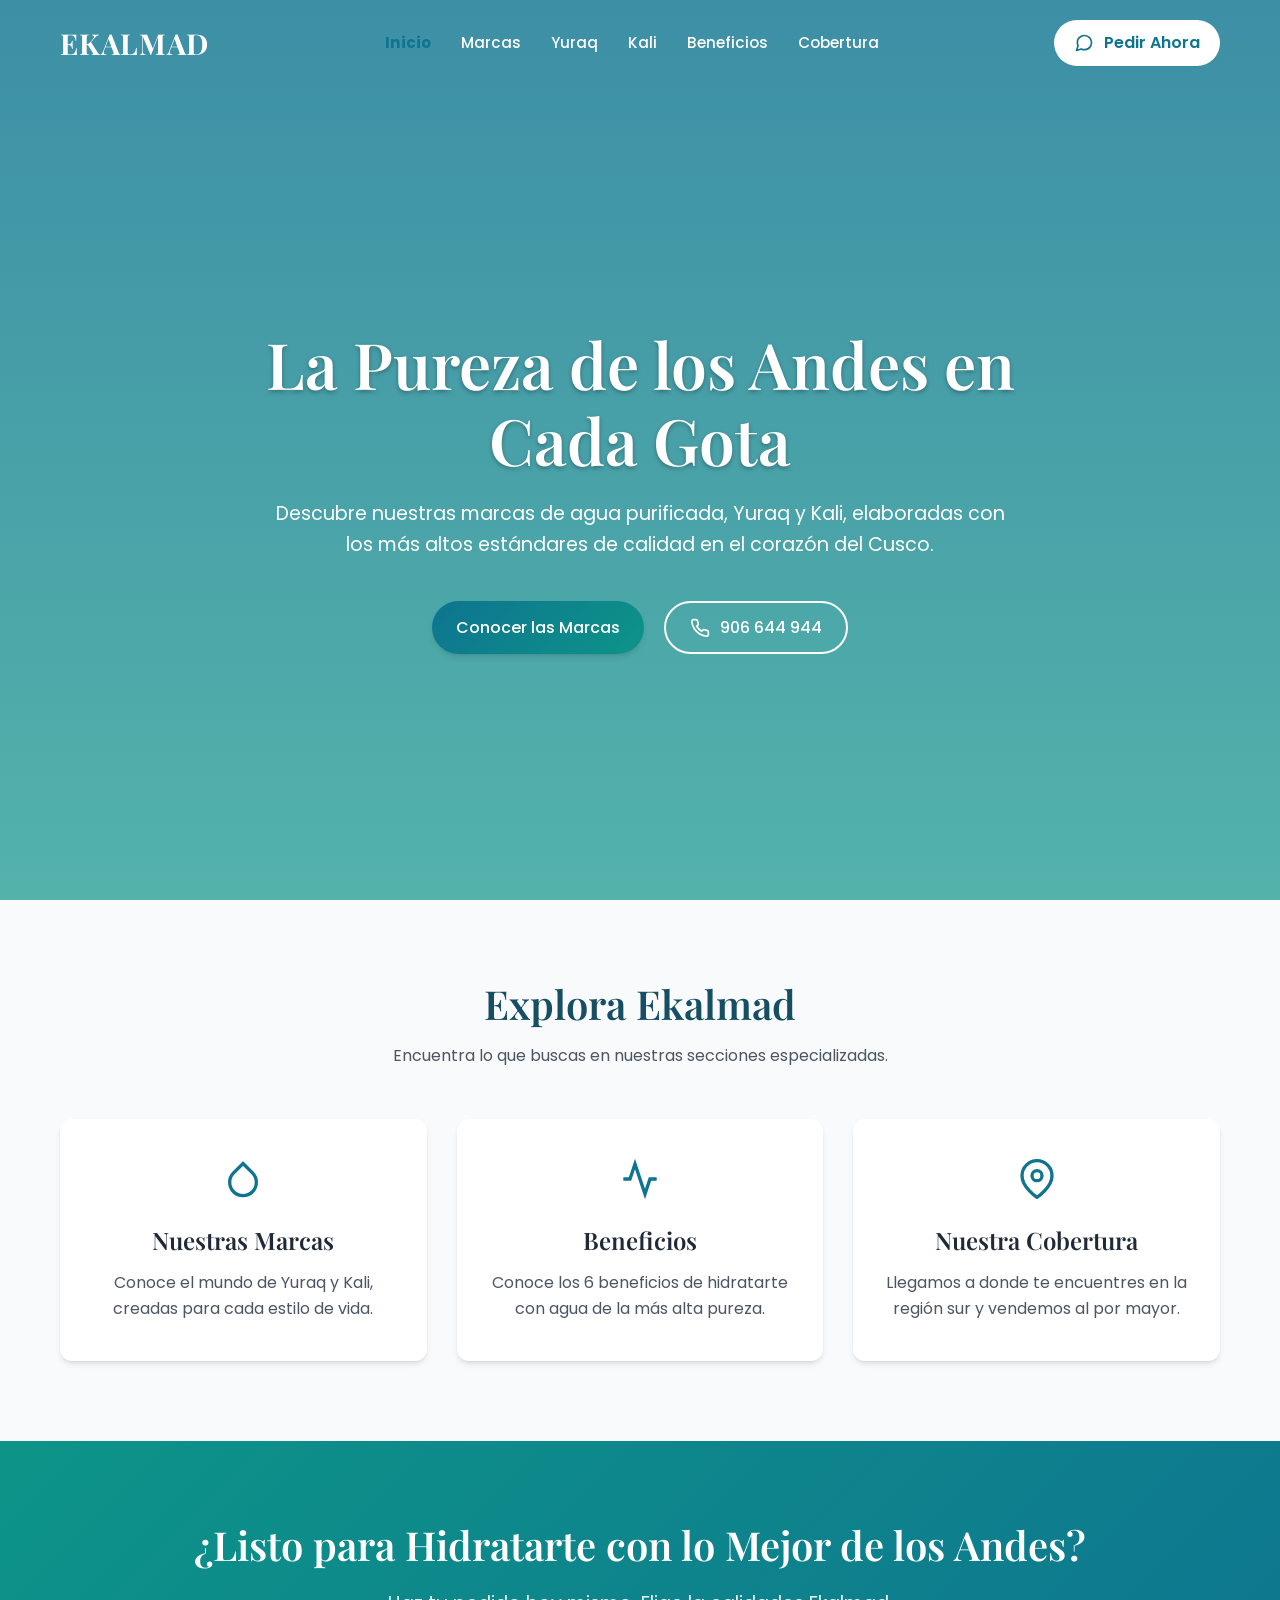
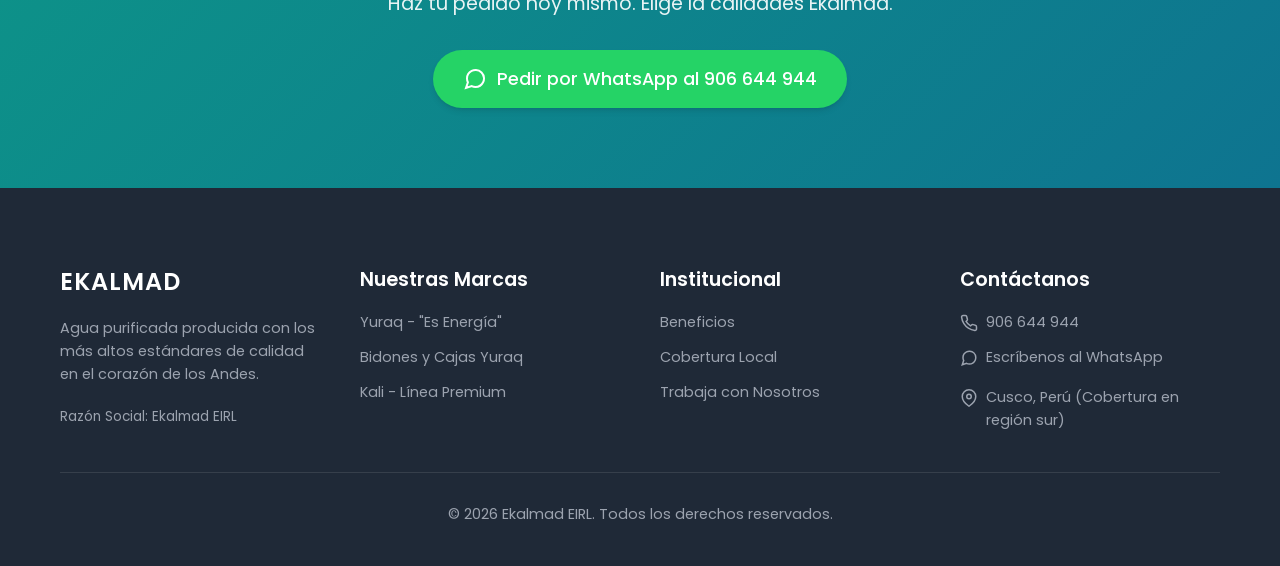
==== commit 9f8fdc63: "imagenes" ====
--- a/index.html
+++ b/index.html
@@ -13,788 +13,35 @@
     <link
         href="https://fonts.googleapis.com/css2?family=Playfair+Display:ital,wght@0,400;0,600;0,700;1,600&family=Poppins:wght@300;400;500;600;700&display=swap"
         rel="stylesheet">
+    <!-- Custom CSS -->
+    <link rel="stylesheet" href="/css/styles.css">
     <style>
-        /* CSS_BASE_START */
-        :root {
-            /* Colors */
-            --primary: #0e7490;
-            --primary-dark: #164e63;
-            --secondary: #0d9488;
-            --secondary-dark: #0f766e;
-            --text-main: #1f2937;
-            --text-light: #4b5563;
-            --bg-light: #f9fafb;
-            --bg-white: #ffffff;
-            --border-color: #e5e7eb;
-
-            /* Brands */
-            --yuraq: #059669;
-            --yuraq-bg: #ecfdf5;
-            --kali-blue: #1e3a5f;
-            --kali-teal: #0d9488;
-            --kali-bg: #f0fdfa;
-
-            /* Fonts */
-            --font-head: 'Playfair Display', serif;
-            --font-body: 'Poppins', sans-serif;
-
-            /* Utils */
-            --border-radius: 12px;
-            --transition: all 0.3s ease;
-            --shadow-sm: 0 1px 2px 0 rgb(0 0 0 / 0.05);
-            --shadow-md: 0 4px 6px -1px rgb(0 0 0 / 0.1), 0 2px 4px -2px rgb(0 0 0 / 0.1);
-            --shadow-lg: 0 10px 15px -3px rgb(0 0 0 / 0.1), 0 4px 6px -4px rgb(0 0 0 / 0.1);
-            --max-width: 1200px;
+        /* Additional styles specific for index links */
+        .brand-card {
+            display: flex;
+            flex-direction: column;
+            justify-content: space-between;
         }
 
-        * {
-            margin: 0;
-            padding: 0;
-            box-sizing: border-box;
+        .brand-card-link-btn {
+            margin-top: 25px;
         }
-
-        html {
-            scroll-behavior: smooth;
-            font-size: 16px;
-        }
-
-        body {
-            font-family: var(--font-body);
-            color: var(--text-main);
-            background-color: var(--bg-light);
-            line-height: 1.6;
-            overflow-x: hidden;
-            -webkit-font-smoothing: antialiased;
-        }
-
-        h1,
-        h2,
-        h3,
-        h4,
-        h5,
-        h6 {
-            font-family: var(--font-head);
-            font-weight: 600;
-            color: var(--primary-dark);
-            line-height: 1.2;
-        }
-
-        a {
-            text-decoration: none;
-            color: inherit;
-        }
-
-        ul {
-            list-style: none;
-        }
-
-        img {
-            max-width: 100%;
-            height: auto;
-            display: block;
-        }
-
-        .container {
-            max-width: var(--max-width);
-            margin: 0 auto;
-            padding: 0 20px;
-        }
-
-        /* Buttons */
-        .btn {
-            display: inline-flex;
-            align-items: center;
-            justify-content: center;
-            gap: 10px;
-            padding: 12px 24px;
-            border-radius: 50px;
-            font-weight: 500;
-            font-family: var(--font-body);
-            cursor: pointer;
-            transition: var(--transition);
-            border: none;
-            text-align: center;
-        }
-
-        .btn-primary {
-            background: linear-gradient(135deg, var(--primary), var(--secondary));
-            color: white;
-            box-shadow: var(--shadow-md);
-        }
-
-        .btn-primary:hover {
-            transform: translateY(-2px);
-            box-shadow: var(--shadow-lg);
-            background: linear-gradient(135deg, var(--primary-dark), var(--secondary-dark));
-        }
-
-        .btn-outline {
-            border: 2px solid white;
-            color: white;
-            background: transparent;
-        }
-
-        .btn-outline:hover {
-            background: white;
-            color: var(--primary);
-        }
-
-        .btn-whatsapp {
-            background: #25D366;
-            color: white;
-            box-shadow: var(--shadow-md);
-        }
-
-        .btn-whatsapp:hover {
-            background: #128C7E;
-            transform: translateY(-2px);
-            box-shadow: var(--shadow-lg);
-        }
-
-        /* Scroll Animations */
-        .fade-up {
-            opacity: 0;
-            transform: translateY(30px);
-            transition: opacity 0.8s ease-out, transform 0.8s ease-out;
-        }
-
-        .fade-up.visible {
-            opacity: 1;
-            transform: translateY(0);
-        }
-
-        /* Section Spacing */
-        .section-padding {
-            padding: 80px 0;
-        }
-
-        .section-title {
-            text-align: center;
-            margin-bottom: 50px;
-        }
-
-        .section-title h2 {
-            font-size: 2.5rem;
-            margin-bottom: 15px;
-        }
-
-        .section-title p {
-            color: var(--text-light);
-            max-width: 600px;
-            margin: 0 auto;
-        }
-
-        /* CSS_BASE_END */
-
-        /* CSS_COMPONENTS_START */
-        /* Navbar */
-        .navbar {
-            position: fixed;
-            top: 0;
-            left: 0;
-            width: 100%;
-            padding: 20px 0;
-            z-index: 1000;
-            transition: var(--transition);
-        }
-
-        .navbar.scrolled {
-            background: rgba(255, 255, 255, 0.9);
-            backdrop-filter: blur(10px);
-            padding: 15px 0;
-            box-shadow: var(--shadow-sm);
-        }
-
-        .navbar .container {
-            display: flex;
-            justify-content: space-between;
-            align-items: center;
-        }
-
-        .logo {
-            font-family: var(--font-head);
-            font-size: 1.8rem;
-            font-weight: 700;
-            color: white;
-            letter-spacing: 1px;
-            transition: var(--transition);
-        }
-
-        .navbar.scrolled .logo {
-            color: var(--primary-dark);
-        }
-
-        .nav-links {
-            display: flex;
-            gap: 30px;
-            align-items: center;
-        }
-
-        .nav-links a {
-            color: white;
-            font-weight: 500;
-            transition: var(--transition);
-            font-size: 0.95rem;
-        }
-
-        .navbar.scrolled .nav-links a {
-            color: var(--text-main);
-        }
-
-        .navbar.scrolled .nav-links a:hover {
-            color: var(--primary);
-        }
-
-        .nav-btn {
-            background: white;
-            color: var(--primary);
-            padding: 10px 20px;
-            border-radius: 50px;
-            font-weight: 600;
-            box-shadow: var(--shadow-sm);
-        }
-
-        .navbar.scrolled .nav-btn {
-            background: var(--primary);
-            color: white;
-        }
-
-        .menu-toggle {
-            display: none;
-            background: none;
-            border: none;
-            color: white;
-            font-size: 1.5rem;
-            cursor: pointer;
-        }
-
-        .navbar.scrolled .menu-toggle {
-            color: var(--text-main);
-        }
-
-        /* Hero */
-        .hero {
-            height: 100vh;
-            background: linear-gradient(rgba(14, 116, 144, 0.8), rgba(13, 148, 136, 0.7)), url('/images/hero-mountains.png') center/cover no-repeat;
-            display: flex;
-            align-items: center;
-            justify-content: center;
-            text-align: center;
-            color: white;
-            padding-top: 80px;
-            position: relative;
-        }
-
-        .hero-content {
-            max-width: 800px;
-            padding: 0 20px;
-        }
-
-        .hero h1 {
-            font-size: 4rem;
-            color: white;
-            margin-bottom: 20px;
-            text-shadow: 0 2px 4px rgba(0, 0, 0, 0.3);
-            animation: slideDown 1s ease-out;
-        }
-
-        .hero p {
-            font-size: 1.2rem;
-            margin-bottom: 40px;
-            opacity: 0.9;
-            animation: fadeIn 1s ease-out 0.5s both;
-        }
-
-        .hero-buttons {
-            display: flex;
-            gap: 20px;
-            justify-content: center;
-            animation: slideUp 1s ease-out 0.8s both;
-        }
-
-        /* Brands Cards */
-        .brands-grid {
-            display: grid;
-            grid-template-columns: repeat(auto-fit, minmax(300px, 1fr));
-            gap: 40px;
-            margin-top: 40px;
-        }
-
-        .brand-card {
-            background: var(--bg-white);
-            border-radius: var(--border-radius);
-            padding: 40px;
-            text-align: center;
-            box-shadow: var(--shadow-sm);
-            transition: var(--transition);
-            border-top: 4px solid transparent;
-        }
-
-        .brand-card:hover {
-            transform: translateY(-10px);
-            box-shadow: var(--shadow-lg);
-        }
-
-        .brand-card.yuraq {
-            border-top-color: var(--yuraq);
-        }
-
-        .brand-card.kali {
-            border-top-color: var(--kali-blue);
-        }
-
-        .brand-icon {
-            width: 80px;
-            height: 80px;
-            margin: 0 auto 20px;
-            display: flex;
-            align-items: center;
-            justify-content: center;
-            border-radius: 50%;
-            font-size: 2rem;
-        }
-
-        .brand-card.yuraq .brand-icon {
-            background: var(--yuraq-bg);
-            color: var(--yuraq);
-        }
-
-        .brand-card.kali .brand-icon {
-            background: var(--kali-bg);
-            color: var(--kali-blue);
-        }
-
-        /* Products Grid */
-        .products-grid {
-            display: grid;
-            grid-template-columns: repeat(auto-fill, minmax(250px, 1fr));
-            gap: 30px;
-        }
-
-        .product-card {
-            background: var(--bg-white);
-            border-radius: var(--border-radius);
-            padding: 20px;
-            text-align: center;
-            box-shadow: var(--shadow-sm);
-            transition: var(--transition);
-            position: relative;
-            overflow: hidden;
-        }
-
-        .product-card:hover {
-            transform: translateY(-5px);
-            box-shadow: var(--shadow-md);
-        }
-
-        .product-img-wrapper {
-            height: 250px;
-            margin-bottom: 20px;
-            display: flex;
-            align-items: center;
-            justify-content: center;
-            background: #f3f4f6;
-            border-radius: 8px;
-            overflow: hidden;
-            position: relative;
-        }
-
-        .product-img-wrapper img {
-            max-height: 100%;
-            object-fit: contain;
-        }
-
-        /* Placeholder styles */
-        .img-placeholder {
-            width: 100%;
-            height: 100%;
-            display: flex;
-            flex-direction: column;
-            align-items: center;
-            justify-content: center;
-            color: var(--text-light);
-            background: #f9fafb;
-            border: 2px dashed #cbd5e1;
-            border-radius: 8px;
-            padding: 20px;
-        }
-
-        .img-placeholder svg {
-            width: 40px;
-            height: 40px;
-            margin-bottom: 10px;
-            color: #94a3b8;
-        }
-
-        .img-placeholder span {
-            font-size: 0.85rem;
-            text-align: center;
-        }
-
-        .product-badge {
-            position: absolute;
-            top: 15px;
-            right: 15px;
-            background: var(--primary);
-            color: white;
-            padding: 4px 10px;
-            border-radius: 20px;
-            font-size: 0.8rem;
-            font-weight: 600;
-            z-index: 10;
-        }
-
-        .badge-new {
-            background: #ef4444;
-            animation: pulse 2s infinite;
-        }
-
-        .product-title {
-            font-size: 1.1rem;
-            margin-bottom: 10px;
-            color: var(--text-main);
-        }
-
-        .product-desc {
-            font-size: 0.9rem;
-            color: var(--text-light);
-        }
-
-        /* Lata Section */
-        .lata-section {
-            background: linear-gradient(135deg, var(--kali-blue), var(--primary-dark));
-            color: white;
-            padding: 100px 0;
-            position: relative;
-            overflow: hidden;
-        }
-
-        .lata-container {
-            display: grid;
-            grid-template-columns: 1fr 1fr;
-            gap: 50px;
-            align-items: center;
-            position: relative;
-            z-index: 2;
-        }
-
-        .lata-content h2 {
-            color: white;
-            font-size: 3rem;
-            margin-bottom: 20px;
-        }
-
-        .lata-content p {
-            font-size: 1.1rem;
-            opacity: 0.9;
-            margin-bottom: 30px;
-        }
-
-        .lata-features {
-            display: grid;
-            grid-template-columns: 1fr 1fr;
-            gap: 20px;
-        }
-
-        .lata-feature {
-            display: flex;
-            align-items: center;
-            gap: 10px;
-        }
-
-        .lata-feature svg {
-            color: var(--kali-teal);
-            width: 24px;
-            height: 24px;
-        }
-
-        /* Benefits Grid */
-        .benefits-grid {
-            display: grid;
-            grid-template-columns: repeat(auto-fit, minmax(280px, 1fr));
-            gap: 30px;
-        }
-
-        .benefit-card {
-            background: white;
-            padding: 30px;
-            border-radius: var(--border-radius);
-            box-shadow: var(--shadow-sm);
-            text-align: center;
-            transition: var(--transition);
-        }
-
-        .benefit-card:hover {
-            box-shadow: var(--shadow-md);
-            transform: translateY(-5px);
-        }
-
-        .benefit-icon {
-            width: 60px;
-            height: 60px;
-            margin: 0 auto 20px;
-            background: var(--bg-light);
-            border-radius: 50%;
-            display: flex;
-            align-items: center;
-            justify-content: center;
-            color: var(--primary);
-        }
-
-        /* Coverage */
-        .coverage-section {
-            background: var(--bg-white);
-        }
-
-        .coverage-container {
-            display: grid;
-            grid-template-columns: 1fr 1fr;
-            gap: 50px;
-            align-items: center;
-        }
-
-        .coverage-list {
-            display: grid;
-            grid-template-columns: 1fr 1fr;
-            gap: 15px;
-            margin-bottom: 30px;
-        }
-
-        .coverage-list li {
-            display: flex;
-            align-items: center;
-            gap: 10px;
-            font-weight: 500;
-        }
-
-        .coverage-list li svg {
-            color: var(--yuraq);
-        }
-
-        .coverage-box {
-            background: var(--bg-light);
-            padding: 30px;
-            border-radius: var(--border-radius);
-            border-left: 5px solid var(--secondary);
-        }
-
-        /* Final CTA */
-        .cta-section {
-            background: linear-gradient(135deg, var(--secondary), var(--primary));
-            padding: 80px 0;
-            text-align: center;
-            color: white;
-        }
-
-        .cta-section h2 {
-            color: white;
-            font-size: 2.5rem;
-            margin-bottom: 20px;
-        }
-
-        /* Footer */
-        .footer {
-            background: var(--text-main);
-            color: white;
-            padding: 80px 0 40px;
-            font-size: 0.9rem;
-        }
-
-        .footer-grid {
-            display: grid;
-            grid-template-columns: repeat(auto-fit, minmax(200px, 1fr));
-            gap: 40px;
-            margin-bottom: 40px;
-        }
-
-        .footer h4 {
-            color: white;
-            font-family: var(--font-body);
-            font-size: 1.2rem;
-            margin-bottom: 20px;
-            font-weight: 600;
-        }
-
-        .footer-links {
-            display: flex;
-            flex-direction: column;
-            gap: 12px;
-        }
-
-        .footer-links a {
-            color: #9ca3af;
-            transition: var(--transition);
-        }
-
-        .footer-links a:hover {
-            color: white;
-            padding-left: 5px;
-        }
-
-        .footer-bottom {
-            text-align: center;
-            padding-top: 30px;
-            border-top: 1px solid rgba(255, 255, 255, 0.1);
-            color: #9ca3af;
-        }
-
-        /* Animations Keyframes */
-        @keyframes slideDown {
-            from {
-                opacity: 0;
-                transform: translateY(-30px);
-            }
-
-            to {
-                opacity: 1;
-                transform: translateY(0);
-            }
-        }
-
-        @keyframes slideUp {
-            from {
-                opacity: 0;
-                transform: translateY(30px);
-            }
-
-            to {
-                opacity: 1;
-                transform: translateY(0);
-            }
-        }
-
-        @keyframes fadeIn {
-            from {
-                opacity: 0;
-            }
-
-            to {
-                opacity: 1;
-            }
-        }
-
-        @keyframes pulse {
-            0% {
-                box-shadow: 0 0 0 0 rgba(239, 68, 68, 0.4);
-            }
-
-            70% {
-                box-shadow: 0 0 0 10px rgba(239, 68, 68, 0);
-            }
-
-            100% {
-                box-shadow: 0 0 0 0 rgba(239, 68, 68, 0);
-            }
-        }
-
-        /* Mobile Responsive */
-        @media (max-width: 992px) {
-
-            .lata-container,
-            .coverage-container {
-                grid-template-columns: 1fr;
-            }
-
-            .hero h1 {
-                font-size: 3rem;
-            }
-        }
-
-        @media (max-width: 768px) {
-            .menu-toggle {
-                display: block;
-            }
-
-            .nav-links {
-                position: fixed;
-                top: 70px;
-                left: -100%;
-                width: 100%;
-                background: white;
-                flex-direction: column;
-                padding: 40px 20px;
-                box-shadow: 0 10px 10px rgba(0, 0, 0, 0.1);
-                transition: var(--transition);
-            }
-
-            .nav-links.active {
-                left: 0;
-            }
-
-            .nav-links a {
-                color: var(--text-main);
-                font-size: 1.1rem;
-            }
-
-            .navbar .nav-btn {
-                display: none;
-            }
-
-            .hero {
-                padding-top: 60px;
-            }
-
-            .hero h1 {
-                font-size: 2.5rem;
-            }
-
-            .hero-buttons {
-                flex-direction: column;
-            }
-
-            .section-title h2 {
-                font-size: 2rem;
-            }
-
-            .coverage-list {
-                grid-template-columns: 1fr;
-            }
-        }
-
-        /* CSS_COMPONENTS_END */
     </style>
 </head>
 
 <body>
-    <!-- HTML_NAVBAR_START -->
-    <nav class="navbar" id="navbar">
-        <div class="container">
-            <a href="#" class="logo">EKALMAD</a>
-            <div class="nav-links" id="nav-links">
-                <a href="#marcas">Nuestras Marcas</a>
-                <a href="#yuraq">Productos Yuraq</a>
-                <a href="#kali">Productos Kali</a>
-                <a href="#beneficios">Beneficios</a>
-                <a href="#cobertura">Cobertura</a>
-            </div>
-            <a href="https://wa.me/51906644944" target="_blank" class="btn btn-primary nav-btn">
-                <svg width="20" height="20" viewBox="0 0 24 24" fill="none" stroke="currentColor" stroke-width="2"
-                    stroke-linecap="round" stroke-linejoin="round">
-                    <path
-                        d="M21 11.5a8.38 8.38 0 0 1-.9 3.8 8.5 8.5 0 0 1-7.6 4.7 8.38 8.38 0 0 1-3.8-.9L3 21l1.9-5.7a8.38 8.38 0 0 1-.9-3.8 8.5 8.5 0 0 1 4.7-7.6 8.38 8.38 0 0 1 3.8-.9h.5a8.48 8.48 0 0 1 8 8v.5z">
-                    </path>
-                </svg>
-                Pedir Ahora
-            </a>
-            <button class="menu-toggle" id="menu-toggle" aria-label="Abrir menú">
-                <svg width="24" height="24" viewBox="0 0 24 24" fill="none" stroke="currentColor" stroke-width="2">
-                    <line x1="3" y1="12" x2="21" y2="12"></line>
-                    <line x1="3" y1="6" x2="21" y2="6"></line>
-                    <line x1="3" y1="18" x2="21" y2="18"></line>
-                </svg>
-            </button>
-        </div>
-    </nav>
-    <!-- HTML_NAVBAR_END -->
+    <!-- Navbar -->
+    <app-navbar></app-navbar>
 
-    <!-- HTML_HERO_START -->
+    <!-- Hero -->
     <section class="hero" id="inicio">
         <div class="hero-content">
-            <h1>La Pureza de los Andes en Cada Gota</h1>
-            <p>Descubre nuestras marcas de agua purificada, Yuraq y Kali, elaboradas con los más altos estándares de
+            <h1 class="fade-up">La Pureza de los Andes en Cada Gota</h1>
+            <p class="fade-up" style="animation-delay: 0.3s;">Descubre nuestras marcas de agua purificada, Yuraq y Kali,
+                elaboradas con los más altos estándares de
                 calidad en el corazón del Cusco.</p>
-            <div class="hero-buttons">
-                <a href="#marcas" class="btn btn-primary">Ver Productos</a>
+            <div class="hero-buttons fade-up" style="animation-delay: 0.6s;">
+                <a href="/marcas" class="btn btn-primary">Conocer las Marcas</a>
                 <a href="tel:906644944" class="btn btn-outline">
                     <svg width="20" height="20" viewBox="0 0 24 24" fill="none" stroke="currentColor" stroke-width="2">
                         <path
@@ -806,487 +53,61 @@
             </div>
         </div>
     </section>
-    <!-- HTML_HERO_END -->
 
     <main>
-        <!-- HTML_BRANDS_START -->
-        <section class="section-padding" id="marcas">
+        <section class="section-padding bg-light">
             <div class="container fade-up">
                 <div class="section-title">
-                    <h2>Nuestras Marcas</h2>
-                    <p>Dos opciones excepcionales, una misma promesa de pureza y calidad.</p>
+                    <h2>Explora Ekalmad</h2>
+                    <p>Encuentra lo que buscas en nuestras secciones especializadas.</p>
                 </div>
 
-                <div class="brands-grid">
-                    <div class="brand-card yuraq">
-                        <div class="brand-icon">
-                            <svg width="40" height="40" viewBox="0 0 24 24" fill="none" stroke="currentColor"
-                                stroke-width="2">
-                                <path d="M12 2.69l5.66 5.66a8 8 0 1 1-11.31 0z"></path>
-                            </svg>
-                        </div>
-                        <h3>Agua de Mesa Yuraq</h3>
-                        <p style="color: var(--yuraq); font-weight: 500; margin: 10px 0;">"Es Energía"</p>
-                        <p class="product-desc">Agua purificada clásica, producida en los Andes. Refrescante y vital.
-                        </p>
-                    </div>
-
-                    <div class="brand-card kali">
-                        <div class="brand-icon">
-                            <svg width="40" height="40" viewBox="0 0 24 24" fill="none" stroke="currentColor"
-                                stroke-width="2">
-                                <path d="M6 2L3 6v14a2 2 0 0 0 2 2h14a2 2 0 0 0 2-2V6l-3-4z"></path>
-                                <line x1="3" y1="6" x2="21" y2="6"></line>
-                                <path d="M16 10a4 4 0 0 1-8 0"></path>
-                            </svg>
-                        </div>
-                        <h3>Agua de Mesa Kali</h3>
-                        <p style="color: var(--kali-blue); font-weight: 500; margin: 10px 0;">"Línea Premium"</p>
-                        <p class="product-desc">Nuestra marca premium y moderna, con presentaciones exclusivas como
-                            nuestra nueva agua en lata.</p>
-                    </div>
+                <div
+                    style="display: grid; grid-template-columns: repeat(auto-fit, minmax(280px, 1fr)); gap: 30px; margin-top: 40px;">
+                    <a href="/marcas"
+                        style="background: white; padding: 40px 30px; border-radius: var(--border-radius); box-shadow: var(--shadow-md); text-align: center; display: block; transition: var(--transition);">
+                        <svg width="40" height="40" style="color: var(--primary); margin-bottom: 20px;"
+                            viewBox="0 0 24 24" fill="none" stroke="currentColor" stroke-width="2">
+                            <path d="M12 2.69l5.66 5.66a8 8 0 1 1-11.31 0z"></path>
+                        </svg>
+                        <h3 style="color: var(--text-main); font-size: 1.5rem; margin-bottom: 15px;">Nuestras Marcas
+                        </h3>
+                        <p style="color: var(--text-light); font-size: 1rem;">Conoce el mundo de Yuraq y Kali, creadas
+                            para cada estilo de vida.</p>
+                    </a>
+                    <a href="/beneficios"
+                        style="background: white; padding: 40px 30px; border-radius: var(--border-radius); box-shadow: var(--shadow-md); text-align: center; display: block; transition: var(--transition);">
+                        <svg width="40" height="40" style="color: var(--primary); margin-bottom: 20px;"
+                            viewBox="0 0 24 24" fill="none" stroke="currentColor" stroke-width="2">
+                            <path d="M22 12h-4l-3 9L9 3l-3 9H2"></path>
+                        </svg>
+                        <h3 style="color: var(--text-main); font-size: 1.5rem; margin-bottom: 15px;">Beneficios</h3>
+                        <p style="color: var(--text-light); font-size: 1rem;">Conoce los 6 beneficios de hidratarte con
+                            agua de la más alta pureza.</p>
+                    </a>
+                    <a href="/cobertura"
+                        style="background: white; padding: 40px 30px; border-radius: var(--border-radius); box-shadow: var(--shadow-md); text-align: center; display: block; transition: var(--transition);">
+                        <svg width="40" height="40" style="color: var(--primary); margin-bottom: 20px;"
+                            viewBox="0 0 24 24" fill="none" stroke="currentColor" stroke-width="2">
+                            <path d="M21 10c0 7-9 13-9 13s-9-6-9-13a9 9 0 0 1 18 0z"></path>
+                            <circle cx="12" cy="10" r="3"></circle>
+                        </svg>
+                        <h3 style="color: var(--text-main); font-size: 1.5rem; margin-bottom: 15px;">Nuestra Cobertura
+                        </h3>
+                        <p style="color: var(--text-light); font-size: 1rem;">Llegamos a donde te encuentres en la
+                            región sur y vendemos al por mayor.</p>
+                    </a>
                 </div>
             </div>
         </section>
-        <!-- HTML_BRANDS_END -->
-
-        <!-- HTML_YURAQ_START -->
-        <section class="section-padding bg-light" id="yuraq" style="background-color: var(--yuraq-bg);">
-            <div class="container fade-up">
-                <div class="section-title">
-                    <span
-                        style="color: var(--yuraq); font-weight: 600; text-transform: uppercase; letter-spacing: 2px;">Línea
-                        Clásica</span>
-                    <h2 style="color: var(--yuraq);">Productos Yuraq</h2>
-                    <p>Nuestra línea tradicional que brinda energía y frescura en diferentes presentaciones para cada
-                        necesidad.</p>
-                </div>
-
-                <div class="products-grid">
-                    <!-- Yuraq 1 -->
-                    <div class="product-card">
-                        <div class="product-badge">20 Litros</div>
-                        <div class="product-img-wrapper">
-                            <img src="/images/yuraq-20l-caja.png" alt="Yuraq Caja 20L"
-                                onerror="this.onerror=null; this.outerHTML='<div class=\'img-placeholder\'><svg viewBox=\'0 0 24 24\' fill=\'none\' stroke=\'currentColor\' stroke-width=\'2\' stroke-linecap=\'round\' stroke-linejoin=\'round\'><rect x=\'3\' y=\'3\' width=\'18\' height=\'18\' rx=\'2\' ry=\'2\'></rect><circle cx=\'8.5\' cy=\'8.5\' r=\'1.5\'></circle><polyline points=\'21 15 16 10 5 21\'></polyline></svg><span>Yuraq Caja 20L<br>Imagen próximamente</span></div>'">
-                        </div>
-                        <h3 class="product-title">Caja Bag-in-Box</h3>
-                        <p class="product-desc">Ideal para el hogar. Dispensador práctico y ecológico.</p>
-                    </div>
-
-                    <!-- Yuraq 2 -->
-                    <div class="product-card">
-                        <div class="product-badge">20 Litros</div>
-                        <div class="product-img-wrapper">
-                            <img src="/images/yuraq-20l-pet.png" alt="Yuraq Bidón 20L"
-                                onerror="this.onerror=null; this.outerHTML='<div class=\'img-placeholder\'><svg viewBox=\'0 0 24 24\' fill=\'none\' stroke=\'currentColor\' stroke-width=\'2\' stroke-linecap=\'round\' stroke-linejoin=\'round\'><rect x=\'3\' y=\'3\' width=\'18\' height=\'18\' rx=\'2\' ry=\'2\'></rect><circle cx=\'8.5\' cy=\'8.5\' r=\'1.5\'></circle><polyline points=\'21 15 16 10 5 21\'></polyline></svg><span>Yuraq Bidón PET 20L<br>Imagen próximamente</span></div>'">
-                        </div>
-                        <h3 class="product-title">Bidón PET con Caño</h3>
-                        <p class="product-desc">Clásico bidón resistente, listo para servir fácil y rápido.</p>
-                    </div>
-
-                    <!-- Yuraq 3 -->
-                    <div class="product-card">
-                        <div class="product-badge">7 Litros</div>
-                        <div class="product-img-wrapper">
-                            <img src="/images/yuraq-7l.png" alt="Yuraq 7L"
-                                onerror="this.onerror=null; this.outerHTML='<div class=\'img-placeholder\'><svg viewBox=\'0 0 24 24\' fill=\'none\' stroke=\'currentColor\' stroke-width=\'2\' stroke-linecap=\'round\' stroke-linejoin=\'round\'><rect x=\'3\' y=\'3\' width=\'18\' height=\'18\' rx=\'2\' ry=\'2\'></rect><circle cx=\'8.5\' cy=\'8.5\' r=\'1.5\'></circle><polyline points=\'21 15 16 10 5 21\'></polyline></svg><span>Yuraq 7L<br>Imagen próximamente</span></div>'">
-                        </div>
-                        <h3 class="product-title">Botella Familiar con Asa</h3>
-                        <p class="product-desc">Formato familiar intermedio, perfecto para viajes o reuniones.</p>
-                    </div>
-
-                    <!-- Yuraq 4 -->
-                    <div class="product-card">
-                        <div class="product-badge">3 Litros</div>
-                        <div class="product-img-wrapper">
-                            <img src="/images/yuraq-3l.png" alt="Yuraq 3L"
-                                onerror="this.onerror=null; this.outerHTML='<div class=\'img-placeholder\'><svg viewBox=\'0 0 24 24\' fill=\'none\' stroke=\'currentColor\' stroke-width=\'2\' stroke-linecap=\'round\' stroke-linejoin=\'round\'><rect x=\'3\' y=\'3\' width=\'18\' height=\'18\' rx=\'2\' ry=\'2\'></rect><circle cx=\'8.5\' cy=\'8.5\' r=\'1.5\'></circle><polyline points=\'21 15 16 10 5 21\'></polyline></svg><span>Yuraq 3L<br>Imagen próximamente</span></div>'">
-                        </div>
-                        <h3 class="product-title">Botella Personal Grande</h3>
-                        <p class="product-desc">Hidratación prolongada para compartir o uso individual diario.</p>
-                    </div>
-
-                    <!-- Yuraq 5 -->
-                    <div class="product-card">
-                        <div class="product-badge">2.5 Litros</div>
-                        <div class="product-img-wrapper">
-                            <img src="/images/yuraq-2-5l.png" alt="Yuraq 2.5L"
-                                onerror="this.onerror=null; this.outerHTML='<div class=\'img-placeholder\'><svg viewBox=\'0 0 24 24\' fill=\'none\' stroke=\'currentColor\' stroke-width=\'2\' stroke-linecap=\'round\' stroke-linejoin=\'round\'><rect x=\'3\' y=\'3\' width=\'18\' height=\'18\' rx=\'2\' ry=\'2\'></rect><circle cx=\'8.5\' cy=\'8.5\' r=\'1.5\'></circle><polyline points=\'21 15 16 10 5 21\'></polyline></svg><span>Yuraq 2.5L<br>Imagen próximamente</span></div>'">
-                        </div>
-                        <h3 class="product-title">Botella Mediana</h3>
-                        <p class="product-desc">El equilibrio ideal entre volumen y portabilidad.</p>
-                    </div>
-
-                    <!-- Yuraq 6 -->
-                    <div class="product-card">
-                        <div class="product-badge">1 Litro</div>
-                        <div class="product-img-wrapper">
-                            <img src="/images/yuraq-1l.png" alt="Yuraq 1L"
-                                onerror="this.onerror=null; this.outerHTML='<div class=\'img-placeholder\'><svg viewBox=\'0 0 24 24\' fill=\'none\' stroke=\'currentColor\' stroke-width=\'2\' stroke-linecap=\'round\' stroke-linejoin=\'round\'><rect x=\'3\' y=\'3\' width=\'18\' height=\'18\' rx=\'2\' ry=\'2\'></rect><circle cx=\'8.5\' cy=\'8.5\' r=\'1.5\'></circle><polyline points=\'21 15 16 10 5 21\'></polyline></svg><span>Yuraq 1L Sport<br>Imagen próximamente</span></div>'">
-                        </div>
-                        <h3 class="product-title">Botella Sport Cap</h3>
-                        <p class="product-desc">Con tapa chupón, perfecta para deportistas y personas en movimiento.</p>
-                    </div>
-
-                    <!-- Yuraq 7 -->
-                    <div class="product-card">
-                        <div class="product-badge">650 ML</div>
-                        <div class="product-img-wrapper">
-                            <img src="/images/yuraq-650ml.png" alt="Yuraq 650ml"
-                                onerror="this.onerror=null; this.outerHTML='<div class=\'img-placeholder\'><svg viewBox=\'0 0 24 24\' fill=\'none\' stroke=\'currentColor\' stroke-width=\'2\' stroke-linecap=\'round\' stroke-linejoin=\'round\'><rect x=\'3\' y=\'3\' width=\'18\' height=\'18\' rx=\'2\' ry=\'2\'></rect><circle cx=\'8.5\' cy=\'8.5\' r=\'1.5\'></circle><polyline points=\'21 15 16 10 5 21\'></polyline></svg><span>Yuraq 650ML<br>Imagen próximamente</span></div>'">
-                        </div>
-                        <h3 class="product-title">Botella Personal</h3>
-                        <p class="product-desc">Llévala contigo a todos lados. Tu hidratación personal diaria.</p>
-                    </div>
-                </div>
-            </div>
-        </section>
-        <!-- HTML_YURAQ_END -->
-
-        <!-- HTML_KALI_START -->
-        <section class="section-padding" id="kali">
-            <div class="container fade-up">
-                <div class="section-title">
-                    <span
-                        style="color: var(--kali-blue); font-weight: 600; text-transform: uppercase; letter-spacing: 2px;">Línea
-                        Premium</span>
-                    <h2 style="color: var(--kali-blue);">Productos Kali</h2>
-                    <p>Diseño elegante y modernidad para una hidratación sofisticada en toda ocasión.</p>
-                </div>
-
-                <div class="products-grid">
-                    <!-- Kali 1 -->
-                    <div class="product-card">
-                        <div class="product-badge" style="background: var(--kali-blue);">20 Litros</div>
-                        <div class="product-img-wrapper">
-                            <img src="/images/kali-20l-caja.png" alt="Kali Caja 20L"
-                                onerror="this.onerror=null; this.outerHTML='<div class=\'img-placeholder\'><svg viewBox=\'0 0 24 24\' fill=\'none\' stroke=\'currentColor\' stroke-width=\'2\' stroke-linecap=\'round\' stroke-linejoin=\'round\'><rect x=\'3\' y=\'3\' width=\'18\' height=\'18\' rx=\'2\' ry=\'2\'></rect><circle cx=\'8.5\' cy=\'8.5\' r=\'1.5\'></circle><polyline points=\'21 15 16 10 5 21\'></polyline></svg><span>Kali Caja 20L<br>Imagen próximamente</span></div>'">
-                        </div>
-                        <h3 class="product-title">Caja Exclusiva</h3>
-                        <p class="product-desc">El sabor premium para tu hogar u oficina con un diseño distintivo.</p>
-                    </div>
-
-                    <!-- Kali 2 -->
-                    <div class="product-card">
-                        <div class="product-badge" style="background: var(--kali-blue);">20 Litros</div>
-                        <div class="product-img-wrapper">
-                            <img src="/images/kali-20l-pet.png" alt="Kali Bidón 20L"
-                                onerror="this.onerror=null; this.outerHTML='<div class=\'img-placeholder\'><svg viewBox=\'0 0 24 24\' fill=\'none\' stroke=\'currentColor\' stroke-width=\'2\' stroke-linecap=\'round\' stroke-linejoin=\'round\'><rect x=\'3\' y=\'3\' width=\'18\' height=\'18\' rx=\'2\' ry=\'2\'></rect><circle cx=\'8.5\' cy=\'8.5\' r=\'1.5\'></circle><polyline points=\'21 15 16 10 5 21\'></polyline></svg><span>Kali Bidón PET 20L<br>Imagen próximamente</span></div>'">
-                        </div>
-                        <h3 class="product-title">Bidón PET con Caño</h3>
-                        <p class="product-desc">Funcionalidad clásica envuelta en la elegancia de Kali.</p>
-                    </div>
-
-                    <!-- Kali 3 -->
-                    <div class="product-card">
-                        <div class="product-badge" style="background: var(--kali-blue);">7 Litros</div>
-                        <div class="product-img-wrapper">
-                            <img src="/images/kali-7l.png" alt="Kali 7L"
-                                onerror="this.onerror=null; this.outerHTML='<div class=\'img-placeholder\'><svg viewBox=\'0 0 24 24\' fill=\'none\' stroke=\'currentColor\' stroke-width=\'2\' stroke-linecap=\'round\' stroke-linejoin=\'round\'><rect x=\'3\' y=\'3\' width=\'18\' height=\'18\' rx=\'2\' ry=\'2\'></rect><circle cx=\'8.5\' cy=\'8.5\' r=\'1.5\'></circle><polyline points=\'21 15 16 10 5 21\'></polyline></svg><span>Kali 7L<br>Imagen próximamente</span></div>'">
-                        </div>
-                        <h3 class="product-title">Botella Familiar</h3>
-                        <p class="product-desc">Comparte la frescura premium con los tuyos en cualquier momento.</p>
-                    </div>
-
-                    <!-- Kali 4 -->
-                    <div class="product-card">
-                        <div class="product-badge" style="background: var(--kali-blue);">3 Litros</div>
-                        <div class="product-img-wrapper">
-                            <img src="/images/kali-3l.png" alt="Kali 3L"
-                                onerror="this.onerror=null; this.outerHTML='<div class=\'img-placeholder\'><svg viewBox=\'0 0 24 24\' fill=\'none\' stroke=\'currentColor\' stroke-width=\'2\' stroke-linecap=\'round\' stroke-linejoin=\'round\'><rect x=\'3\' y=\'3\' width=\'18\' height=\'18\' rx=\'2\' ry=\'2\'></rect><circle cx=\'8.5\' cy=\'8.5\' r=\'1.5\'></circle><polyline points=\'21 15 16 10 5 21\'></polyline></svg><span>Kali 3L<br>Imagen próximamente</span></div>'">
-                        </div>
-                        <h3 class="product-title">Botella Extended</h3>
-                        <p class="product-desc">Ideal para viajes cortos o una jornada completa de trabajo.</p>
-                    </div>
-
-                    <!-- Kali 5 -->
-                    <div class="product-card">
-                        <div class="product-badge" style="background: var(--kali-blue);">2.5 Litros</div>
-                        <div class="product-img-wrapper">
-                            <img src="/images/kali-2-5l.png" alt="Kali 2.5L"
-                                onerror="this.onerror=null; this.outerHTML='<div class=\'img-placeholder\'><svg viewBox=\'0 0 24 24\' fill=\'none\' stroke=\'currentColor\' stroke-width=\'2\' stroke-linecap=\'round\' stroke-linejoin=\'round\'><rect x=\'3\' y=\'3\' width=\'18\' height=\'18\' rx=\'2\' ry=\'2\'></rect><circle cx=\'8.5\' cy=\'8.5\' r=\'1.5\'></circle><polyline points=\'21 15 16 10 5 21\'></polyline></svg><span>Kali 2.5L<br>Imagen próximamente</span></div>'">
-                        </div>
-                        <h3 class="product-title">Botella Mediana</h3>
-                        <p class="product-desc">Estilizada y práctica, te acompaña sin ser una carga.</p>
-                    </div>
-
-                    <!-- Kali 6 -->
-                    <div class="product-card">
-                        <div class="product-badge" style="background: var(--kali-blue);">1 Litro</div>
-                        <div class="product-img-wrapper">
-                            <img src="/images/kali-1l.png" alt="Kali 1L"
-                                onerror="this.onerror=null; this.outerHTML='<div class=\'img-placeholder\'><svg viewBox=\'0 0 24 24\' fill=\'none\' stroke=\'currentColor\' stroke-width=\'2\' stroke-linecap=\'round\' stroke-linejoin=\'round\'><rect x=\'3\' y=\'3\' width=\'18\' height=\'18\' rx=\'2\' ry=\'2\'></rect><circle cx=\'8.5\' cy=\'8.5\' r=\'1.5\'></circle><polyline points=\'21 15 16 10 5 21\'></polyline></svg><span>Kali 1L Sport<br>Imagen próximamente</span></div>'">
-                        </div>
-                        <h3 class="product-title">Botella Sport Cap</h3>
-                        <p class="product-desc">El estilo de vida activo merece una presentación sofisticada.</p>
-                    </div>
-
-                    <!-- Kali 7 -->
-                    <div class="product-card">
-                        <div class="product-badge" style="background: var(--kali-blue);">650 ML</div>
-                        <div class="product-img-wrapper">
-                            <img src="/images/kali-650ml.png" alt="Kali 650ml"
-                                onerror="this.onerror=null; this.outerHTML='<div class=\'img-placeholder\'><svg viewBox=\'0 0 24 24\' fill=\'none\' stroke=\'currentColor\' stroke-width=\'2\' stroke-linecap=\'round\' stroke-linejoin=\'round\'><rect x=\'3\' y=\'3\' width=\'18\' height=\'18\' rx=\'2\' ry=\'2\'></rect><circle cx=\'8.5\' cy=\'8.5\' r=\'1.5\'></circle><polyline points=\'21 15 16 10 5 21\'></polyline></svg><span>Kali 650ML<br>Imagen próximamente</span></div>'">
-                        </div>
-                        <h3 class="product-title">Botella Personal</h3>
-                        <p class="product-desc">El toque perfecto para el gimnasio o bolso de mano.</p>
-                    </div>
-
-                    <!-- Kali Lata (New) -->
-                    <div class="product-card" style="border: 2px solid var(--kali-teal);">
-                        <div class="product-badge badge-new">¡Nuevo!</div>
-                        <div class="product-img-wrapper">
-                            <img src="/images/kali-500ml-lata.png" alt="Kali Lata 500ml"
-                                onerror="this.onerror=null; this.outerHTML='<div class=\'img-placeholder\'><svg viewBox=\'0 0 24 24\' fill=\'none\' stroke=\'currentColor\' stroke-width=\'2\' stroke-linecap=\'round\' stroke-linejoin=\'round\'><rect x=\'3\' y=\'3\' width=\'18\' height=\'18\' rx=\'2\' ry=\'2\'></rect><circle cx=\'8.5\' cy=\'8.5\' r=\'1.5\'></circle><polyline points=\'21 15 16 10 5 21\'></polyline></svg><span>Kali Lata 500ML<br>Imagen próximamente</span></div>'">
-                        </div>
-                        <h3 class="product-title" style="color: var(--kali-blue);">Lata de Aluminio 500ML</h3>
-                        <p class="product-desc">Disponible Con y Sin Gas. Totalmente reciclable, premium y producida en
-                            Cusco.</p>
-                    </div>
-                </div>
-            </div>
-        </section>
-        <!-- HTML_KALI_END -->
-
-        <!-- HTML_LATA_START -->
-        <section class="lata-section">
-            <div class="container fade-up">
-                <div class="lata-container">
-                    <div class="lata-content">
-                        <span
-                            style="color: var(--kali-teal); font-weight: 600; text-transform: uppercase; letter-spacing: 2px; display: block; margin-bottom: 10px;">Nuevo
-                            Lanzamiento</span>
-                        <h2>Kali en Lata</h2>
-                        <p>Descubre nuestra nueva presentación de 500ml en lata de aluminio. Una opción sostenible, que
-                            enfría más rápido y mantiene la frescura de tu agua por más tiempo con o sin gas.</p>
-
-                        <div class="lata-features">
-                            <div class="lata-feature">
-                                <svg viewBox="0 0 24 24" fill="none" stroke="currentColor" stroke-width="2">
-                                    <path d="M12 2v20M17 5H9.5a3.5 3.5 0 0 0 0 7h5a3.5 3.5 0 0 1 0 7H6"></path>
-                                </svg>
-                                <span>Aluminio 100% reciclable</span>
-                            </div>
-                            <div class="lata-feature">
-                                <svg viewBox="0 0 24 24" fill="none" stroke="currentColor" stroke-width="2">
-                                    <polyline points="22 12 18 12 15 21 9 3 6 12 2 12"></polyline>
-                                </svg>
-                                <span>Enfría más rápido</span>
-                            </div>
-                            <div class="lata-feature">
-                                <svg viewBox="0 0 24 24" fill="none" stroke="currentColor" stroke-width="2">
-                                    <polygon
-                                        points="12 2 15.09 8.26 22 9.27 17 14.14 18.18 21.02 12 17.77 5.82 21.02 7 14.14 2 9.27 8.91 8.26 12 2">
-                                    </polygon>
-                                </svg>
-                                <span>Calidad Premium</span>
-                            </div>
-                            <div class="lata-feature">
-                                <svg viewBox="0 0 24 24" fill="none" stroke="currentColor" stroke-width="2">
-                                    <path d="M21 10c0 7-9 13-9 13s-9-6-9-13a9 9 0 0 1 18 0z"></path>
-                                    <circle cx="12" cy="10" r="3"></circle>
-                                </svg>
-                                <span>Hecho en Cusco</span>
-                            </div>
-                        </div>
-
-                        <div style="margin-top: 40px; display: flex; gap: 15px;">
-                            <span
-                                style="background: rgba(255,255,255,0.2); backdrop-filter: blur(5px); padding: 5px 15px; border-radius: 20px; font-weight: 600;">Sin
-                                Gas</span>
-                            <span
-                                style="background: rgba(255,255,255,0.2); backdrop-filter: blur(5px); padding: 5px 15px; border-radius: 20px; font-weight: 600;">Con
-                                Gas</span>
-                        </div>
-                    </div>
-
-                    <div style="text-align: center;">
-                        <img src="/images/kali-500ml-lata.png" alt="Agua Kali Lata 500ml"
-                            onerror="this.onerror=null; this.src=''; this.outerHTML='<div class=\'img-placeholder\' style=\'border-color: rgba(255,255,255,0.3); color: white; background: transparent; height: 400px;\'><svg style=\'color: white;\' viewBox=\'0 0 24 24\' fill=\'none\' stroke=\'currentColor\' stroke-width=\'2\' stroke-linecap=\'round\' stroke-linejoin=\'round\'><rect x=\'3\' y=\'3\' width=\'18\' height=\'18\' rx=\'2\' ry=\'2\'></rect><circle cx=\'8.5\' cy=\'8.5\' r=\'1.5\'></circle><polyline points=\'21 15 16 10 5 21\'></polyline></svg><span>Imagen de Lata<br>próximamente</span></div>'"
-                            style="max-height: 500px; margin: 0 auto; filter: drop-shadow(0 20px 30px rgba(0,0,0,0.5));">
-                    </div>
-                </div>
-            </div>
-        </section>
-        <!-- HTML_LATA_END -->
-
-        <!-- HTML_BENEFITS_START -->
-        <section class="section-padding bg-light" id="beneficios">
-            <div class="container fade-up">
-                <div class="section-title">
-                    <h2>Beneficios del Agua</h2>
-                    <p>Mantenerte hidratado con un agua de alta pureza trae múltiples beneficios para tu día a día.</p>
-                </div>
-
-                <div class="benefits-grid">
-                    <div class="benefit-card">
-                        <div class="benefit-icon">
-                            <svg width="28" height="28" viewBox="0 0 24 24" fill="none" stroke="currentColor"
-                                stroke-width="2">
-                                <path d="M12 2.69l5.66 5.66a8 8 0 1 1-11.31 0z"></path>
-                            </svg>
-                        </div>
-                        <h3>Hidratación Profunda</h3>
-                        <p style="color: var(--text-light); margin-top: 10px;">Repone líquidos esenciales rápidamente,
-                            manteniendo el equilibrio natural de tu cuerpo en todo momento.</p>
-                    </div>
-
-                    <div class="benefit-card">
-                        <div class="benefit-icon">
-                            <svg width="28" height="28" viewBox="0 0 24 24" fill="none" stroke="currentColor"
-                                stroke-width="2">
-                                <path d="M2 16h20M2 8h20"></path>
-                                <path d="M5 22V2M19 2v20"></path>
-                            </svg>
-                        </div>
-                        <h3>Función Cognitiva</h3>
-                        <p style="color: var(--text-light); margin-top: 10px;">Mejora la concentración, el enfoque y
-                            previene dolores de cabeza causados por una leve deshidratación.</p>
-                    </div>
-
-                    <div class="benefit-card">
-                        <div class="benefit-icon">
-                            <svg width="28" height="28" viewBox="0 0 24 24" fill="none" stroke="currentColor"
-                                stroke-width="2">
-                                <path d="M22 12h-4l-3 9L9 3l-3 9H2"></path>
-                            </svg>
-                        </div>
-                        <h3>Salud General</h3>
-                        <p style="color: var(--text-light); margin-top: 10px;">Ayuda a regular la temperatura corporal,
-                            lubrica articulaciones y facilita el transporte de nutrientes y oxígeno.</p>
-                    </div>
-
-                    <div class="benefit-card">
-                        <div class="benefit-icon">
-                            <svg width="28" height="28" viewBox="0 0 24 24" fill="none" stroke="currentColor"
-                                stroke-width="2">
-                                <circle cx="12" cy="12" r="10"></circle>
-                                <path d="M8 14s1.5 2 4 2 4-2 4-2"></path>
-                                <line x1="9" y1="9" x2="9.01" y2="9"></line>
-                                <line x1="15" y1="9" x2="15.01" y2="9"></line>
-                            </svg>
-                        </div>
-                        <h3>Piel y Apariencia</h3>
-                        <p style="color: var(--text-light); margin-top: 10px;">Promueve la elasticidad y pureza de la
-                            piel eliminando toxinas para un brillo naturalmente saludable.</p>
-                    </div>
-
-                    <div class="benefit-card">
-                        <div class="benefit-icon">
-                            <svg width="28" height="28" viewBox="0 0 24 24" fill="none" stroke="currentColor"
-                                stroke-width="2">
-                                <path d="M12 21a9 9 0 0 0 9-9H3a9 9 0 0 0 9 9z"></path>
-                            </svg>
-                        </div>
-                        <h3>Salud Digestiva</h3>
-                        <p style="color: var(--text-light); margin-top: 10px;">Facilita la digestión, mantiene el buen
-                            funcionamiento del tracto gastrointestinal y previene el estreñimiento.</p>
-                    </div>
-
-                    <div class="benefit-card">
-                        <div class="benefit-icon">
-                            <svg width="28" height="28" viewBox="0 0 24 24" fill="none" stroke="currentColor"
-                                stroke-width="2">
-                                <path d="M13 2L3 14h9l-1 8 10-12h-9l1-8z"></path>
-                            </svg>
-                        </div>
-                        <h3>Energía y Metabolismo</h3>
-                        <p style="color: var(--text-light); margin-top: 10px;">Combate la fatiga física y optimiza el
-                            metabolismo para un rendimiento sostenido durante el día.</p>
-                    </div>
-                </div>
-            </div>
-        </section>
-        <!-- HTML_BENEFITS_END -->
-
-        <!-- HTML_COVERAGE_START -->
-        <section class="section-padding coverage-section" id="cobertura">
-            <div class="container fade-up">
-                <div class="coverage-container">
-                    <div>
-                        <div class="section-title" style="text-align: left;">
-                            <h2>Zonas de Cobertura</h2>
-                            <p style="margin-left: 0;">Llevamos la pureza de los Andes a donde te encuentres. Realizamos
-                                envíos a varias provincias y regiones del sur.</p>
-                        </div>
-
-                        <ul class="coverage-list">
-                            <li><svg viewBox="0 0 24 24" width="20" height="20" fill="none" stroke="currentColor"
-                                    stroke-width="2">
-                                    <path d="M21 10c0 7-9 13-9 13s-9-6-9-13a9 9 0 0 1 18 0z"></path>
-                                    <circle cx="12" cy="10" r="3"></circle>
-                                </svg> Cusco (y Valle Sagrado)</li>
-                            <li><svg viewBox="0 0 24 24" width="20" height="20" fill="none" stroke="currentColor"
-                                    stroke-width="2">
-                                    <path d="M21 10c0 7-9 13-9 13s-9-6-9-13a9 9 0 0 1 18 0z"></path>
-                                    <circle cx="12" cy="10" r="3"></circle>
-                                </svg> Sicuani</li>
-                            <li><svg viewBox="0 0 24 24" width="20" height="20" fill="none" stroke="currentColor"
-                                    stroke-width="2">
-                                    <path d="M21 10c0 7-9 13-9 13s-9-6-9-13a9 9 0 0 1 18 0z"></path>
-                                    <circle cx="12" cy="10" r="3"></circle>
-                                </svg> Espinar</li>
-                            <li><svg viewBox="0 0 24 24" width="20" height="20" fill="none" stroke="currentColor"
-                                    stroke-width="2">
-                                    <path d="M21 10c0 7-9 13-9 13s-9-6-9-13a9 9 0 0 1 18 0z"></path>
-                                    <circle cx="12" cy="10" r="3"></circle>
-                                </svg> Juliaca y Puno</li>
-                            <li><svg viewBox="0 0 24 24" width="20" height="20" fill="none" stroke="currentColor"
-                                    stroke-width="2">
-                                    <path d="M21 10c0 7-9 13-9 13s-9-6-9-13a9 9 0 0 1 18 0z"></path>
-                                    <circle cx="12" cy="10" r="3"></circle>
-                                </svg> Abancay</li>
-                            <li><svg viewBox="0 0 24 24" width="20" height="20" fill="none" stroke="currentColor"
-                                    stroke-width="2">
-                                    <path d="M21 10c0 7-9 13-9 13s-9-6-9-13a9 9 0 0 1 18 0z"></path>
-                                    <circle cx="12" cy="10" r="3"></circle>
-                                </svg> Andahuaylas y Apurímac</li>
-                        </ul>
-
-                        <a href="https://wa.me/51906644944" target="_blank" class="btn btn-primary"
-                            style="margin-top: 10px;">Consultar Zona Específica</a>
-                    </div>
-
-                    <div class="coverage-box">
-                        <h3
-                            style="margin-bottom: 15px; font-family: var(--font-head); font-size: 1.5rem; color: var(--primary-dark);">
-                            Servicio para Empresas</h3>
-                        <p style="margin-bottom: 20px;">¿Pides por volumen para tu oficina, hotel o restaurante?
-                            Disfruta de beneficios exclusivos:</p>
-                        <ul style="margin-bottom: 25px;">
-                            <li style="display: flex; gap: 10px; margin-bottom: 10px;"><svg
-                                    style="color: var(--secondary);" width="20" height="20" viewBox="0 0 24 24"
-                                    fill="none" stroke="currentColor" stroke-width="2">
-                                    <polyline points="20 6 9 17 4 12"></polyline>
-                                </svg> Dispensador eléctrico GRATIS en comodato</li>
-                            <li style="display: flex; gap: 10px; margin-bottom: 10px;"><svg
-                                    style="color: var(--secondary);" width="20" height="20" viewBox="0 0 24 24"
-                                    fill="none" stroke="currentColor" stroke-width="2">
-                                    <polyline points="20 6 9 17 4 12"></polyline>
-                                </svg> Precios especiales por mayor</li>
-                            <li style="display: flex; gap: 10px; margin-bottom: 10px;"><svg
-                                    style="color: var(--secondary);" width="20" height="20" viewBox="0 0 24 24"
-                                    fill="none" stroke="currentColor" stroke-width="2">
-                                    <polyline points="20 6 9 17 4 12"></polyline>
-                                </svg> Abastecimiento programado y garantizado</li>
-                        </ul>
-                        <a href="https://wa.me/51906644944?text=Hola,%20deseo%20información%20para%20empresas"
-                            target="_blank" class="btn btn-outline"
-                            style="border-color: var(--primary); color: var(--primary);">Cotizar para Empresas</a>
-                    </div>
-                </div>
-            </div>
-        </section>
-        <!-- HTML_COVERAGE_END -->
     </main>
 
-    <!-- HTML_CTA_START -->
+    <!-- Final CTA -->
     <section class="cta-section">
         <div class="container fade-up">
             <h2>¿Listo para Hidratarte con lo Mejor de los Andes?</h2>
-            <p style="font-size: 1.2rem; margin-bottom: 30px; opacity: 0.9;">Haz tu pedido hoy mismo y recíbelo
-                rápidamente en tu hogar o negocio.</p>
+            <p style="font-size: 1.2rem; margin-bottom: 30px; opacity: 0.9;">Haz tu pedido hoy mismo. Elige la calidades
+                Ekalmad.</p>
             <a href="https://wa.me/51906644944" target="_blank" class="btn btn-whatsapp"
                 style="font-size: 1.1rem; padding: 15px 30px;">
                 <svg width="24" height="24" viewBox="0 0 24 24" fill="none" stroke="currentColor" stroke-width="2">
@@ -1298,130 +119,13 @@
             </a>
         </div>
     </section>
-    <!-- HTML_CTA_END -->
 
-    <!-- HTML_FOOTER_START -->
-    <footer class="footer">
-        <div class="container">
-            <div class="footer-grid">
-                <div>
-                    <h4 style="font-size: 1.5rem; letter-spacing: 1px;">EKALMAD</h4>
-                    <p style="color: #9ca3af; margin-bottom: 20px;">Agua purificada producida con los más altos
-                        estándares de calidad en el corazón de los Andes.</p>
-                    <p style="color: #9ca3af; font-size: 0.85rem;">Razón Social: Ekalmad EIRL</p>
-                </div>
+    <!-- Footer -->
+    <app-footer></app-footer>
 
-                <div>
-                    <h4>Nuestras Marcas</h4>
-                    <div class="footer-links">
-                        <a href="#yuraq">Yuraq - "Es Energía"</a>
-                        <a href="#kali">Kali - Línea Premium</a>
-                    </div>
-                </div>
-
-                <div>
-                    <h4>Presentaciones</h4>
-                    <div class="footer-links">
-                        <a href="#yuraq">Cajas y Bidones 20L</a>
-                        <a href="#kali">Botellas Familiares (7L, 3L)</a>
-                        <a href="#yuraq">Botellas Personales</a>
-                        <a href="#kali">Nueva Lata 500ML</a>
-                    </div>
-                </div>
-
-                <div>
-                    <h4>Contáctanos</h4>
-                    <div class="footer-links">
-                        <p style="display: flex; align-items: center; gap: 8px; color: #9ca3af;">
-                            <svg width="18" height="18" viewBox="0 0 24 24" fill="none" stroke="currentColor"
-                                stroke-width="2">
-                                <path
-                                    d="M22 16.92v3a2 2 0 0 1-2.18 2 19.79 19.79 0 0 1-8.63-3.07 19.5 19.5 0 0 1-6-6 19.79 19.79 0 0 1-3.07-8.67A2 2 0 0 1 4.11 2h3a2 2 0 0 1 2 1.72 12.84 12.84 0 0 0 .7 2.81 2 2 0 0 1-.45 2.11L8.09 9.91a16 16 0 0 0 6 6l1.27-1.27a2 2 0 0 1 2.11-.45 12.84 12.84 0 0 0 2.81.7A2 2 0 0 1 22 16.92z">
-                                </path>
-                            </svg>
-                            906 644 944
-                        </p>
-                        <a href="https://wa.me/51906644944" target="_blank"
-                            style="display: flex; align-items: center; gap: 8px;">
-                            <svg width="18" height="18" viewBox="0 0 24 24" fill="none" stroke="currentColor"
-                                stroke-width="2">
-                                <path
-                                    d="M21 11.5a8.38 8.38 0 0 1-.9 3.8 8.5 8.5 0 0 1-7.6 4.7 8.38 8.38 0 0 1-3.8-.9L3 21l1.9-5.7a8.38 8.38 0 0 1-.9-3.8 8.5 8.5 0 0 1 4.7-7.6 8.38 8.38 0 0 1 3.8-.9h.5a8.48 8.48 0 0 1 8 8v.5z">
-                                </path>
-                            </svg>
-                            Escríbenos al WhatsApp
-                        </a>
-                        <p style="display: flex; align-items: start; gap: 8px; color: #9ca3af; margin-top: 5px;">
-                            <svg width="18" height="18" viewBox="0 0 24 24" fill="none" stroke="currentColor"
-                                stroke-width="2" style="flex-shrink: 0; margin-top: 3px;">
-                                <path d="M21 10c0 7-9 13-9 13s-9-6-9-13a9 9 0 0 1 18 0z"></path>
-                                <circle cx="12" cy="10" r="3"></circle>
-                            </svg>
-                            Cusco, Perú (Cobertura en región sur)
-                        </p>
-                    </div>
-                </div>
-            </div>
-
-            <div class="footer-bottom">
-                <p>&copy; <span id="current-year"></span> Ekalmad EIRL. Todos los derechos reservados.</p>
-            </div>
-        </div>
-    </footer>
-    <!-- HTML_FOOTER_END -->
-
-    <script>
-        /* JS_START */
-        // Set dynamic year in footer
-        document.getElementById('current-year').textContent = new Date().getFullYear();
-
-        // Navbar blur and shrink on scroll
-        const navbar = document.getElementById('navbar');
-        window.addEventListener('scroll', () => {
-            if (window.scrollY > 50) {
-                navbar.classList.add('scrolled');
-            } else {
-                navbar.classList.remove('scrolled');
-            }
-        });
-
-        // Mobile menu toggle
-        const menuToggle = document.getElementById('menu-toggle');
-        const navLinks = document.getElementById('nav-links');
-
-        menuToggle.addEventListener('click', () => {
-            navLinks.classList.toggle('active');
-        });
-
-        // Close mobile menu when a link is clicked
-        navLinks.querySelectorAll('a').forEach(link => {
-            link.addEventListener('click', () => {
-                navLinks.classList.remove('active');
-            });
-        });
-
-        // Intersection Observer for scroll animations (fade-up)
-        const observerOptions = {
-            root: null,
-            rootMargin: '0px',
-            threshold: 0.15
-        };
-
-        const observer = new IntersectionObserver((entries, observer) => {
-            entries.forEach(entry => {
-                if (entry.isIntersecting) {
-                    entry.target.classList.add('visible');
-                    // Stop observing once it's visible to keep the state
-                    observer.unobserve(entry.target);
-                }
-            });
-        }, observerOptions);
-
-        document.querySelectorAll('.fade-up').forEach(element => {
-            observer.observe(element);
-        });
-        /* JS_END */
-    </script>
+    <!-- Scripts -->
+    <script src="/js/main.js"></script>
+    <script src="/js/components.js"></script>
 </body>
 
 </html>
--- a/css/styles.css
+++ b/css/styles.css
@@ -0,0 +1,738 @@
+/* CSS_BASE_START */
+        :root {
+            /* Colors */
+            --primary: #0e7490;
+            --primary-dark: #164e63;
+            --secondary: #0d9488;
+            --secondary-dark: #0f766e;
+            --text-main: #1f2937;
+            --text-light: #4b5563;
+            --bg-light: #f9fafb;
+            --bg-white: #ffffff;
+            --border-color: #e5e7eb;
+
+            /* Brands */
+            --yuraq: #059669;
+            --yuraq-bg: #ecfdf5;
+            --kali-blue: #1e3a5f;
+            --kali-teal: #0d9488;
+            --kali-bg: #f0fdfa;
+
+            /* Fonts */
+            --font-head: 'Playfair Display', serif;
+            --font-body: 'Poppins', sans-serif;
+
+            /* Utils */
+            --border-radius: 12px;
+            --transition: all 0.3s ease;
+            --shadow-sm: 0 1px 2px 0 rgb(0 0 0 / 0.05);
+            --shadow-md: 0 4px 6px -1px rgb(0 0 0 / 0.1), 0 2px 4px -2px rgb(0 0 0 / 0.1);
+            --shadow-lg: 0 10px 15px -3px rgb(0 0 0 / 0.1), 0 4px 6px -4px rgb(0 0 0 / 0.1);
+            --max-width: 1200px;
+        }
+
+        * {
+            margin: 0;
+            padding: 0;
+            box-sizing: border-box;
+        }
+
+        html {
+            scroll-behavior: smooth;
+            font-size: 16px;
+        }
+
+        body {
+            font-family: var(--font-body);
+            color: var(--text-main);
+            background-color: var(--bg-light);
+            line-height: 1.6;
+            overflow-x: hidden;
+            -webkit-font-smoothing: antialiased;
+        }
+
+        h1,
+        h2,
+        h3,
+        h4,
+        h5,
+        h6 {
+            font-family: var(--font-head);
+            font-weight: 600;
+            color: var(--primary-dark);
+            line-height: 1.2;
+        }
+
+        a {
+            text-decoration: none;
+            color: inherit;
+        }
+
+        ul {
+            list-style: none;
+        }
+
+        img {
+            max-width: 100%;
+            height: auto;
+            display: block;
+        }
+
+        .container {
+            max-width: var(--max-width);
+            margin: 0 auto;
+            padding: 0 20px;
+        }
+
+        /* Buttons */
+        .btn {
+            display: inline-flex;
+            align-items: center;
+            justify-content: center;
+            gap: 10px;
+            padding: 12px 24px;
+            border-radius: 50px;
+            font-weight: 500;
+            font-family: var(--font-body);
+            cursor: pointer;
+            transition: var(--transition);
+            border: none;
+            text-align: center;
+        }
+
+        .btn-primary {
+            background: linear-gradient(135deg, var(--primary), var(--secondary));
+            color: white;
+            box-shadow: var(--shadow-md);
+        }
+
+        .btn-primary:hover {
+            transform: translateY(-2px);
+            box-shadow: var(--shadow-lg);
+            background: linear-gradient(135deg, var(--primary-dark), var(--secondary-dark));
+        }
+
+        .btn-outline {
+            border: 2px solid white;
+            color: white;
+            background: transparent;
+        }
+
+        .btn-outline:hover {
+            background: white;
+            color: var(--primary);
+        }
+
+        .btn-whatsapp {
+            background: #25D366;
+            color: white;
+            box-shadow: var(--shadow-md);
+        }
+
+        .btn-whatsapp:hover {
+            background: #128C7E;
+            transform: translateY(-2px);
+            box-shadow: var(--shadow-lg);
+        }
+
+        /* Scroll Animations */
+        .fade-up {
+            opacity: 0;
+            transform: translateY(30px);
+            transition: opacity 0.8s ease-out, transform 0.8s ease-out;
+        }
+
+        .fade-up.visible {
+            opacity: 1;
+            transform: translateY(0);
+        }
+
+        /* Section Spacing */
+        .section-padding {
+            padding: 80px 0;
+        }
+
+        .section-title {
+            text-align: center;
+            margin-bottom: 50px;
+        }
+
+        .section-title h2 {
+            font-size: 2.5rem;
+            margin-bottom: 15px;
+        }
+
+        .section-title p {
+            color: var(--text-light);
+            max-width: 600px;
+            margin: 0 auto;
+        }
+
+        /* CSS_BASE_END */
+
+        /* CSS_COMPONENTS_START */
+        /* Navbar */
+        .navbar {
+            position: fixed;
+            top: 0;
+            left: 0;
+            width: 100%;
+            padding: 20px 0;
+            z-index: 1000;
+            transition: var(--transition);
+        }
+
+        .navbar.scrolled {
+            background: rgba(255, 255, 255, 0.9);
+            backdrop-filter: blur(10px);
+            padding: 15px 0;
+            box-shadow: var(--shadow-sm);
+        }
+
+        .navbar .container {
+            display: flex;
+            justify-content: space-between;
+            align-items: center;
+        }
+
+        .logo {
+            font-family: var(--font-head);
+            font-size: 1.8rem;
+            font-weight: 700;
+            color: white;
+            letter-spacing: 1px;
+            transition: var(--transition);
+        }
+
+        .navbar.scrolled .logo {
+            color: var(--primary-dark);
+        }
+
+        .nav-links {
+            display: flex;
+            gap: 30px;
+            align-items: center;
+        }
+
+        .nav-links a {
+            color: white;
+            font-weight: 500;
+            transition: var(--transition);
+            font-size: 0.95rem;
+        }
+
+        .navbar.scrolled .nav-links a {
+            color: var(--text-main);
+        }
+
+        .navbar.scrolled .nav-links a:hover {
+            color: var(--primary);
+        }
+
+        .nav-btn {
+            background: white;
+            color: var(--primary);
+            padding: 10px 20px;
+            border-radius: 50px;
+            font-weight: 600;
+            box-shadow: var(--shadow-sm);
+        }
+
+        .navbar.scrolled .nav-btn {
+            background: var(--primary);
+            color: white;
+        }
+
+        .menu-toggle {
+            display: none;
+            background: none;
+            border: none;
+            color: white;
+            font-size: 1.5rem;
+            cursor: pointer;
+        }
+
+        .navbar.scrolled .menu-toggle {
+            color: var(--text-main);
+        }
+
+        /* Hero */
+        .hero {
+            height: 100vh;
+            background: linear-gradient(rgba(14, 116, 144, 0.8), rgba(13, 148, 136, 0.7)), url('/images/hero-mountains.png') center/cover no-repeat;
+            display: flex;
+            align-items: center;
+            justify-content: center;
+            text-align: center;
+            color: white;
+            padding-top: 80px;
+            position: relative;
+        }
+
+        .hero-content {
+            max-width: 800px;
+            padding: 0 20px;
+        }
+
+        .hero h1 {
+            font-size: 4rem;
+            color: white;
+            margin-bottom: 20px;
+            text-shadow: 0 2px 4px rgba(0, 0, 0, 0.3);
+            animation: slideDown 1s ease-out;
+        }
+
+        .hero p {
+            font-size: 1.2rem;
+            margin-bottom: 40px;
+            opacity: 0.9;
+            animation: fadeIn 1s ease-out 0.5s both;
+        }
+
+        .hero-buttons {
+            display: flex;
+            gap: 20px;
+            justify-content: center;
+            animation: slideUp 1s ease-out 0.8s both;
+        }
+
+        /* Brands Cards */
+        .brands-grid {
+            display: grid;
+            grid-template-columns: repeat(auto-fit, minmax(300px, 1fr));
+            gap: 40px;
+            margin-top: 40px;
+        }
+
+        .brand-card {
+            background: var(--bg-white);
+            border-radius: var(--border-radius);
+            padding: 40px;
+            text-align: center;
+            box-shadow: var(--shadow-sm);
+            transition: var(--transition);
+            border-top: 4px solid transparent;
+        }
+
+        .brand-card:hover {
+            transform: translateY(-10px);
+            box-shadow: var(--shadow-lg);
+        }
+
+        .brand-card.yuraq {
+            border-top-color: var(--yuraq);
+        }
+
+        .brand-card.kali {
+            border-top-color: var(--kali-blue);
+        }
+
+        .brand-icon {
+            width: 80px;
+            height: 80px;
+            margin: 0 auto 20px;
+            display: flex;
+            align-items: center;
+            justify-content: center;
+            border-radius: 50%;
+            font-size: 2rem;
+        }
+
+        .brand-card.yuraq .brand-icon {
+            background: var(--yuraq-bg);
+            color: var(--yuraq);
+        }
+
+        .brand-card.kali .brand-icon {
+            background: var(--kali-bg);
+            color: var(--kali-blue);
+        }
+
+        /* Products Grid */
+        .products-grid {
+            display: grid;
+            grid-template-columns: repeat(auto-fill, minmax(250px, 1fr));
+            gap: 30px;
+        }
+
+        .product-card {
+            background: var(--bg-white);
+            border-radius: var(--border-radius);
+            padding: 20px;
+            text-align: center;
+            box-shadow: var(--shadow-sm);
+            transition: var(--transition);
+            position: relative;
+            overflow: hidden;
+        }
+
+        .product-card:hover {
+            transform: translateY(-5px);
+            box-shadow: var(--shadow-md);
+        }
+
+        .product-img-wrapper {
+            height: 250px;
+            margin-bottom: 20px;
+            display: flex;
+            align-items: center;
+            justify-content: center;
+            background: #f3f4f6;
+            border-radius: 8px;
+            overflow: hidden;
+            position: relative;
+        }
+
+        .product-img-wrapper img {
+            max-height: 100%;
+            object-fit: contain;
+        }
+
+        /* Placeholder styles */
+        .img-placeholder {
+            width: 100%;
+            height: 100%;
+            display: flex;
+            flex-direction: column;
+            align-items: center;
+            justify-content: center;
+            color: var(--text-light);
+            background: #f9fafb;
+            border: 2px dashed #cbd5e1;
+            border-radius: 8px;
+            padding: 20px;
+        }
+
+        .img-placeholder svg {
+            width: 40px;
+            height: 40px;
+            margin-bottom: 10px;
+            color: #94a3b8;
+        }
+
+        .img-placeholder span {
+            font-size: 0.85rem;
+            text-align: center;
+        }
+
+        .product-badge {
+            position: absolute;
+            top: 15px;
+            right: 15px;
+            background: var(--primary);
+            color: white;
+            padding: 4px 10px;
+            border-radius: 20px;
+            font-size: 0.8rem;
+            font-weight: 600;
+            z-index: 10;
+        }
+
+        .badge-new {
+            background: #ef4444;
+            animation: pulse 2s infinite;
+        }
+
+        .product-title {
+            font-size: 1.1rem;
+            margin-bottom: 10px;
+            color: var(--text-main);
+        }
+
+        .product-desc {
+            font-size: 0.9rem;
+            color: var(--text-light);
+        }
+
+        /* Lata Section */
+        .lata-section {
+            background: linear-gradient(135deg, var(--kali-blue), var(--primary-dark));
+            color: white;
+            padding: 100px 0;
+            position: relative;
+            overflow: hidden;
+        }
+
+        .lata-container {
+            display: grid;
+            grid-template-columns: 1fr 1fr;
+            gap: 50px;
+            align-items: center;
+            position: relative;
+            z-index: 2;
+        }
+
+        .lata-content h2 {
+            color: white;
+            font-size: 3rem;
+            margin-bottom: 20px;
+        }
+
+        .lata-content p {
+            font-size: 1.1rem;
+            opacity: 0.9;
+            margin-bottom: 30px;
+        }
+
+        .lata-features {
+            display: grid;
+            grid-template-columns: 1fr 1fr;
+            gap: 20px;
+        }
+
+        .lata-feature {
+            display: flex;
+            align-items: center;
+            gap: 10px;
+        }
+
+        .lata-feature svg {
+            color: var(--kali-teal);
+            width: 24px;
+            height: 24px;
+        }
+
+        /* Benefits Grid */
+        .benefits-grid {
+            display: grid;
+            grid-template-columns: repeat(auto-fit, minmax(280px, 1fr));
+            gap: 30px;
+        }
+
+        .benefit-card {
+            background: white;
+            padding: 30px;
+            border-radius: var(--border-radius);
+            box-shadow: var(--shadow-sm);
+            text-align: center;
+            transition: var(--transition);
+        }
+
+        .benefit-card:hover {
+            box-shadow: var(--shadow-md);
+            transform: translateY(-5px);
+        }
+
+        .benefit-icon {
+            width: 60px;
+            height: 60px;
+            margin: 0 auto 20px;
+            background: var(--bg-light);
+            border-radius: 50%;
+            display: flex;
+            align-items: center;
+            justify-content: center;
+            color: var(--primary);
+        }
+
+        /* Coverage */
+        .coverage-section {
+            background: var(--bg-white);
+        }
+
+        .coverage-container {
+            display: grid;
+            grid-template-columns: 1fr 1fr;
+            gap: 50px;
+            align-items: center;
+        }
+
+        .coverage-list {
+            display: grid;
+            grid-template-columns: 1fr 1fr;
+            gap: 15px;
+            margin-bottom: 30px;
+        }
+
+        .coverage-list li {
+            display: flex;
+            align-items: center;
+            gap: 10px;
+            font-weight: 500;
+        }
+
+        .coverage-list li svg {
+            color: var(--yuraq);
+        }
+
+        .coverage-box {
+            background: var(--bg-light);
+            padding: 30px;
+            border-radius: var(--border-radius);
+            border-left: 5px solid var(--secondary);
+        }
+
+        /* Final CTA */
+        .cta-section {
+            background: linear-gradient(135deg, var(--secondary), var(--primary));
+            padding: 80px 0;
+            text-align: center;
+            color: white;
+        }
+
+        .cta-section h2 {
+            color: white;
+            font-size: 2.5rem;
+            margin-bottom: 20px;
+        }
+
+        /* Footer */
+        .footer {
+            background: var(--text-main);
+            color: white;
+            padding: 80px 0 40px;
+            font-size: 0.9rem;
+        }
+
+        .footer-grid {
+            display: grid;
+            grid-template-columns: repeat(auto-fit, minmax(200px, 1fr));
+            gap: 40px;
+            margin-bottom: 40px;
+        }
+
+        .footer h4 {
+            color: white;
+            font-family: var(--font-body);
+            font-size: 1.2rem;
+            margin-bottom: 20px;
+            font-weight: 600;
+        }
+
+        .footer-links {
+            display: flex;
+            flex-direction: column;
+            gap: 12px;
+        }
+
+        .footer-links a {
+            color: #9ca3af;
+            transition: var(--transition);
+        }
+
+        .footer-links a:hover {
+            color: white;
+            padding-left: 5px;
+        }
+
+        .footer-bottom {
+            text-align: center;
+            padding-top: 30px;
+            border-top: 1px solid rgba(255, 255, 255, 0.1);
+            color: #9ca3af;
+        }
+
+        /* Animations Keyframes */
+        @keyframes slideDown {
+            from {
+                opacity: 0;
+                transform: translateY(-30px);
+            }
+
+            to {
+                opacity: 1;
+                transform: translateY(0);
+            }
+        }
+
+        @keyframes slideUp {
+            from {
+                opacity: 0;
+                transform: translateY(30px);
+            }
+
+            to {
+                opacity: 1;
+                transform: translateY(0);
+            }
+        }
+
+        @keyframes fadeIn {
+            from {
+                opacity: 0;
+            }
+
+            to {
+                opacity: 1;
+            }
+        }
+
+        @keyframes pulse {
+            0% {
+                box-shadow: 0 0 0 0 rgba(239, 68, 68, 0.4);
+            }
+
+            70% {
+                box-shadow: 0 0 0 10px rgba(239, 68, 68, 0);
+            }
+
+            100% {
+                box-shadow: 0 0 0 0 rgba(239, 68, 68, 0);
+            }
+        }
+
+        /* Mobile Responsive */
+        @media (max-width: 992px) {
+
+            .lata-container,
+            .coverage-container {
+                grid-template-columns: 1fr;
+            }
+
+            .hero h1 {
+                font-size: 3rem;
+            }
+        }
+
+        @media (max-width: 768px) {
+            .menu-toggle {
+                display: block;
+            }
+
+            .nav-links {
+                position: fixed;
+                top: 70px;
+                left: -100%;
+                width: 100%;
+                background: white;
+                flex-direction: column;
+                padding: 40px 20px;
+                box-shadow: 0 10px 10px rgba(0, 0, 0, 0.1);
+                transition: var(--transition);
+            }
+
+            .nav-links.active {
+                left: 0;
+            }
+
+            .nav-links a {
+                color: var(--text-main);
+                font-size: 1.1rem;
+            }
+
+            .navbar .nav-btn {
+                display: none;
+            }
+
+            .hero {
+                padding-top: 60px;
+            }
+
+            .hero h1 {
+                font-size: 2.5rem;
+            }
+
+            .hero-buttons {
+                flex-direction: column;
+            }
+
+            .section-title h2 {
+                font-size: 2rem;
+            }
+
+            .coverage-list {
+                grid-template-columns: 1fr;
+            }
+        }
+
+        /* CSS_COMPONENTS_END */
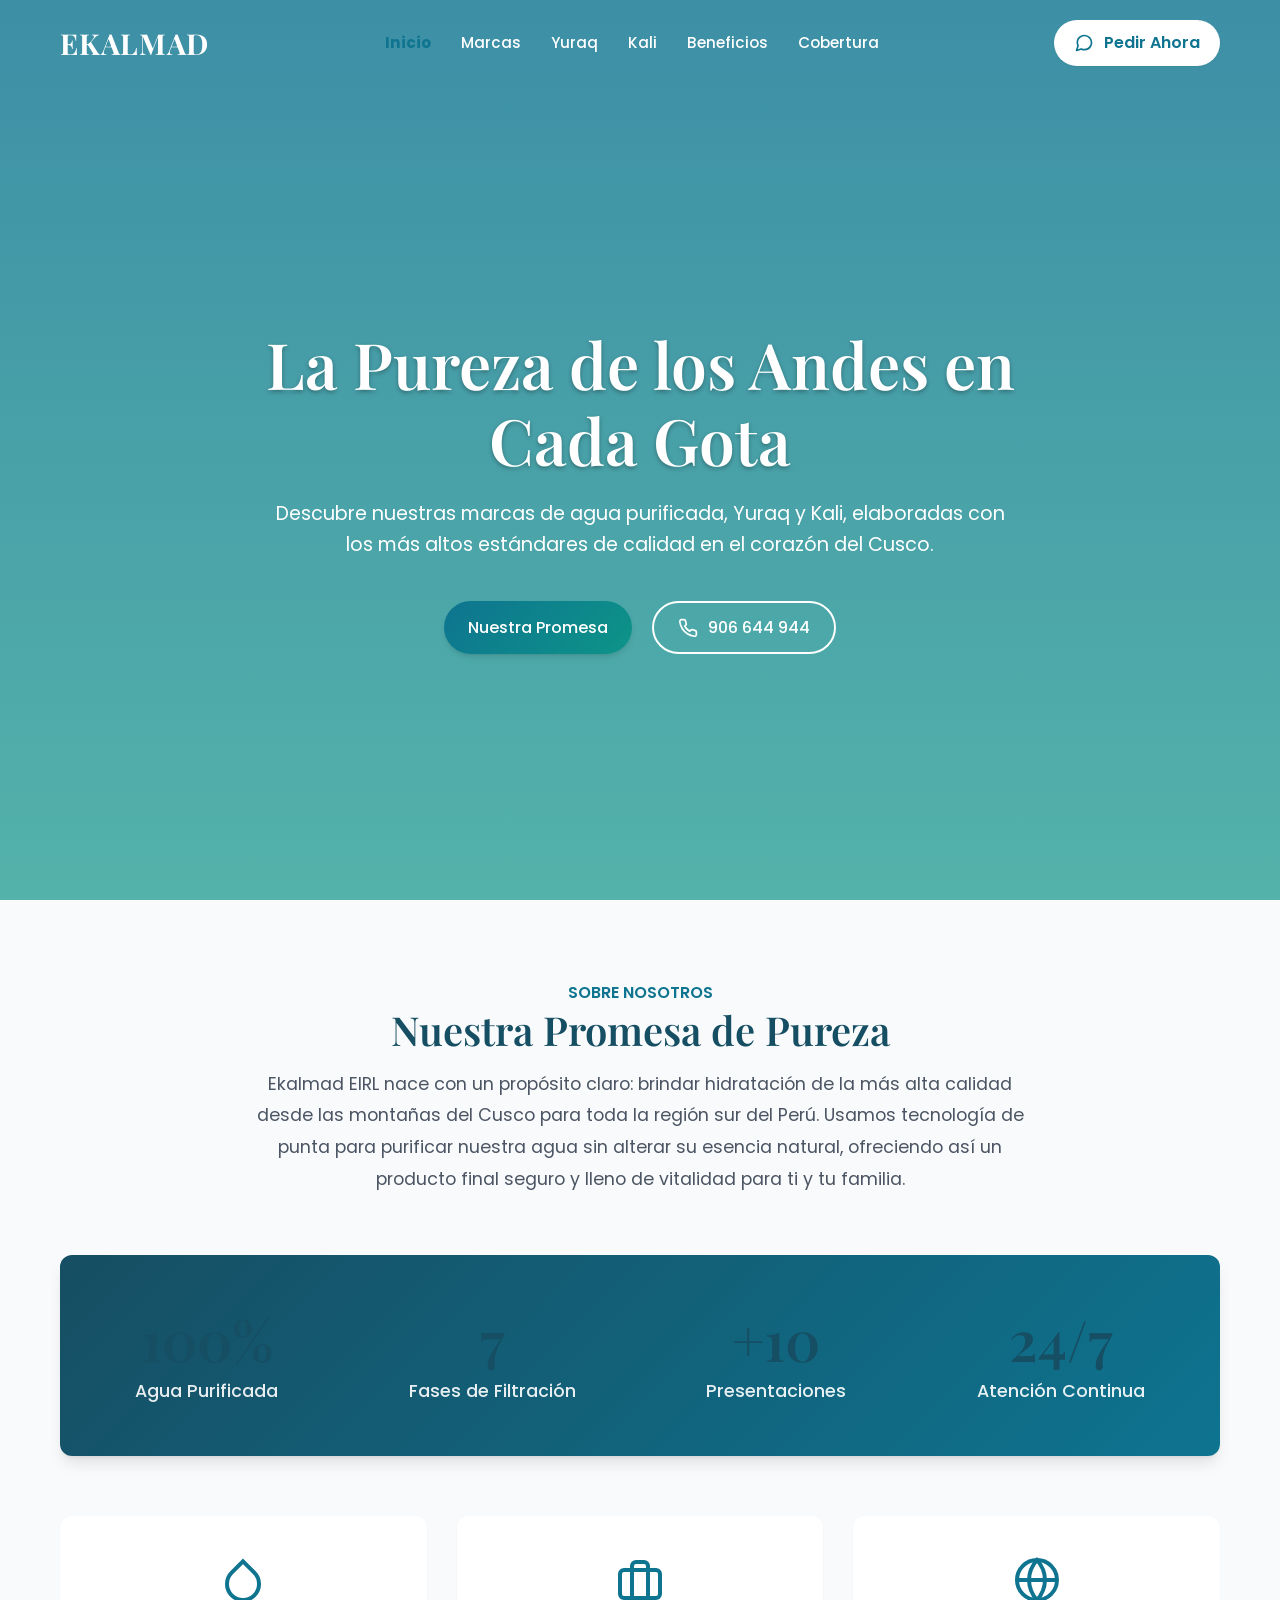
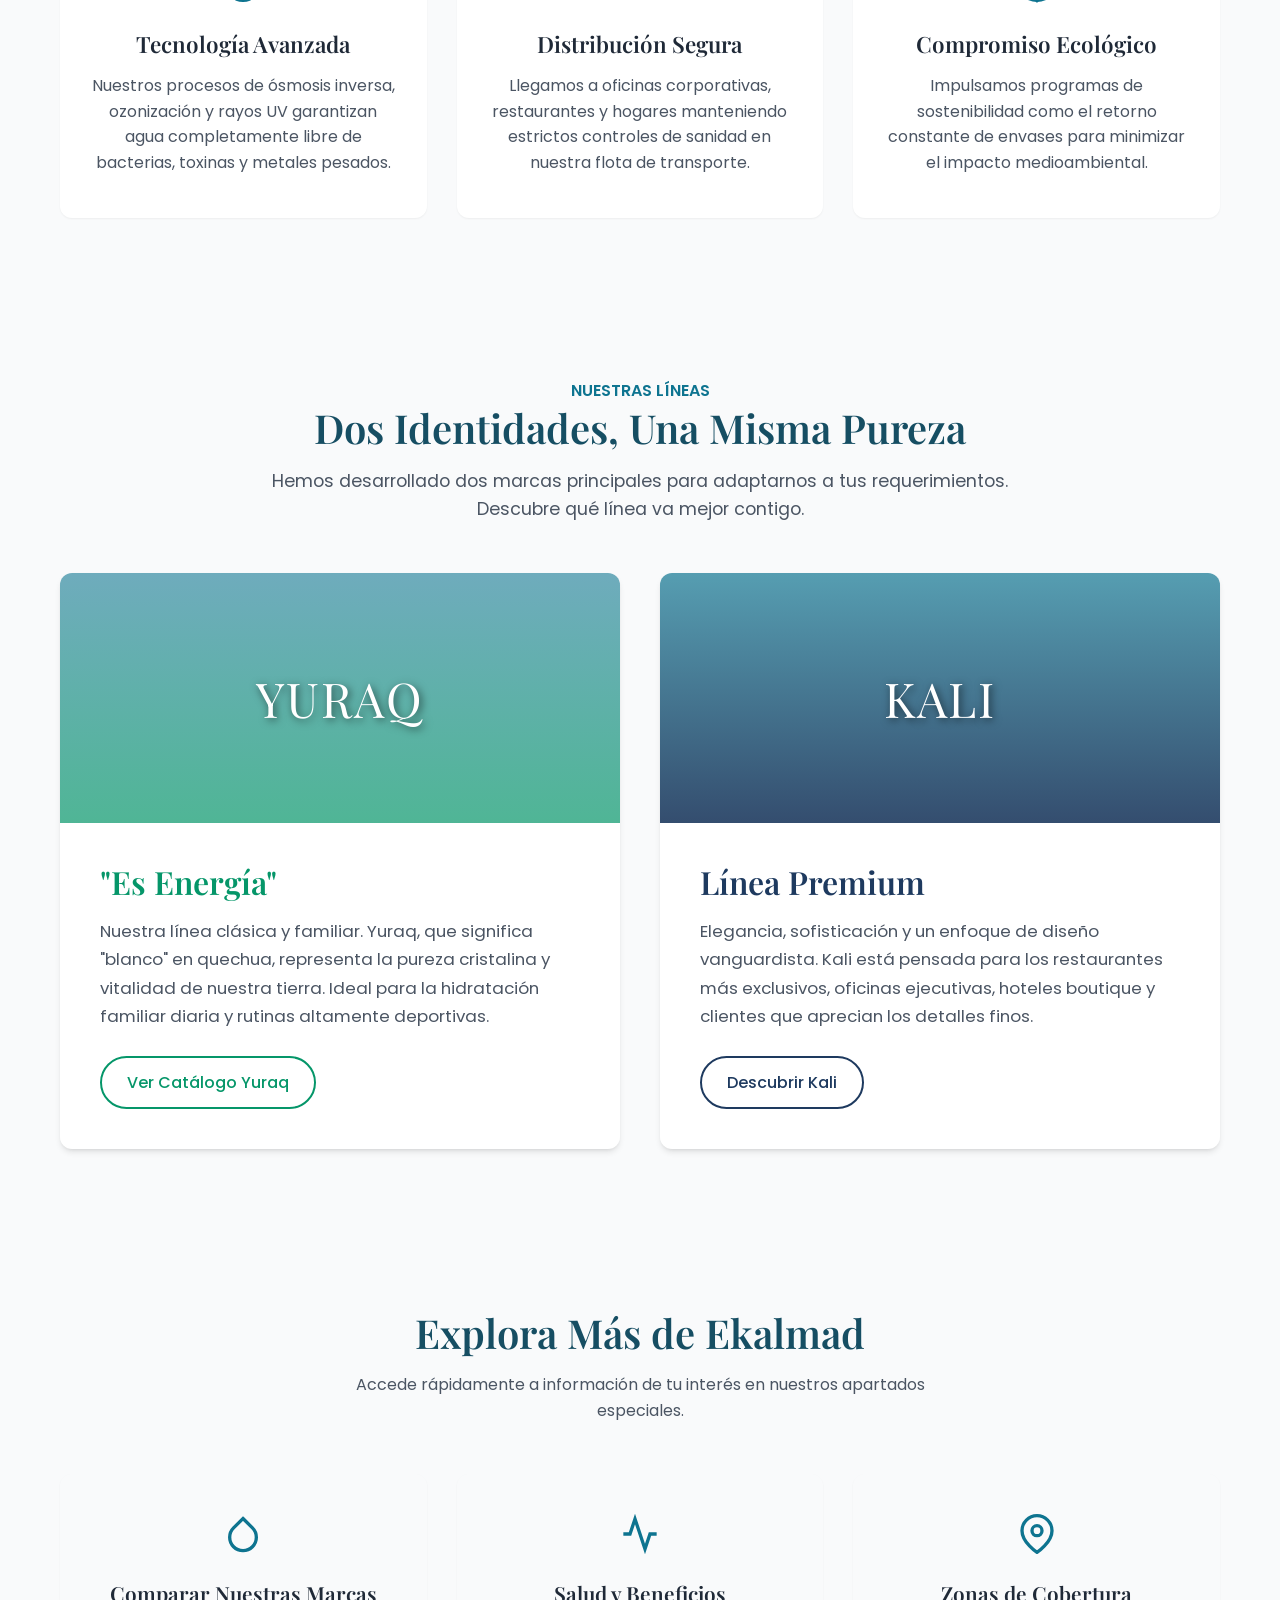
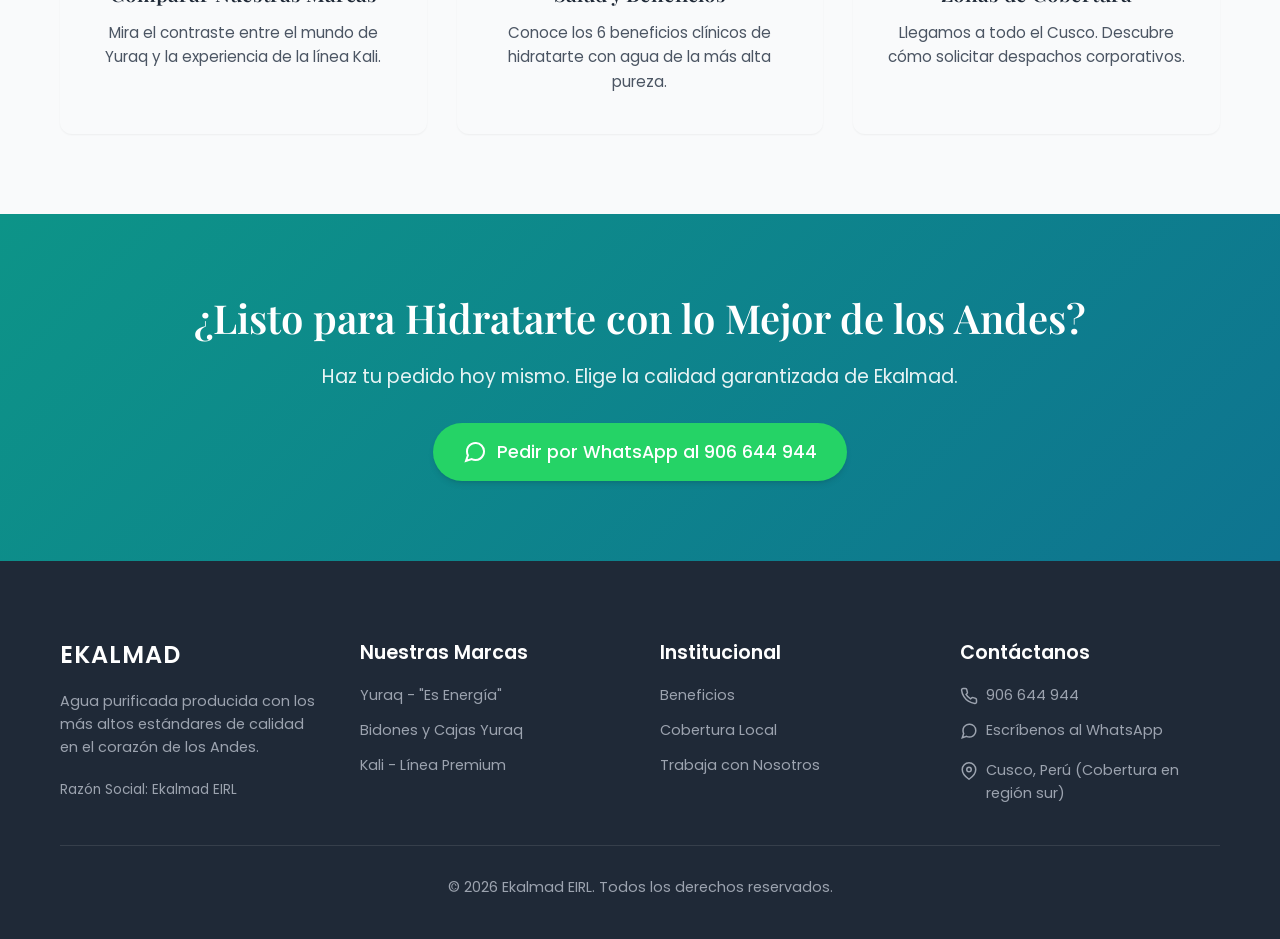
==== commit fbb589a6: "index update" ====
--- a/index.html
+++ b/index.html
@@ -16,15 +16,103 @@
     <!-- Custom CSS -->
     <link rel="stylesheet" href="/css/styles.css">
     <style>
-        /* Additional styles specific for index links */
-        .brand-card {
+        /* Encapsulated index-specific styles */
+        .feature-grid {
+            display: grid;
+            grid-template-columns: repeat(auto-fit, minmax(280px, 1fr));
+            gap: 30px;
+            margin-top: 40px;
+        }
+
+        .feature-card {
+            background: white;
+            padding: 40px 30px;
+            border-radius: var(--border-radius);
+            box-shadow: var(--shadow-sm);
+            text-align: center;
+            transition: var(--transition);
+            border-bottom: 3px solid transparent;
+        }
+
+        .feature-card:hover {
+            transform: translateY(-5px);
+            box-shadow: var(--shadow-md);
+            border-color: var(--primary);
+        }
+
+        .stat-container {
+            display: flex;
+            justify-content: space-around;
+            flex-wrap: wrap;
+            gap: 20px;
+            background: linear-gradient(135deg, var(--primary-dark), var(--primary));
+            color: white;
+            padding: 50px 20px;
+            border-radius: var(--border-radius);
+            margin: 60px 0;
+            text-align: center;
+            box-shadow: var(--shadow-lg);
+        }
+
+        .stat-item h3 {
+            font-size: 3.5rem;
+            font-family: var(--font-head);
+            margin-bottom: 5px;
+        }
+
+        .stat-item p {
+            font-size: 1.1rem;
+            opacity: 0.9;
+            font-weight: 500;
+        }
+
+        .brand-preview-grid {
+            display: grid;
+            grid-template-columns: 1fr 1fr;
+            gap: 40px;
+            margin-top: 50px;
+        }
+
+        @media (max-width: 768px) {
+            .brand-preview-grid {
+                grid-template-columns: 1fr;
+            }
+        }
+
+        .brand-preview-card {
+            border-radius: var(--border-radius);
+            overflow: hidden;
+            box-shadow: var(--shadow-md);
             display: flex;
             flex-direction: column;
-            justify-content: space-between;
-        }
-
-        .brand-card-link-btn {
-            margin-top: 25px;
+            background: white;
+            transition: var(--transition);
+        }
+
+        .brand-preview-card:hover {
+            transform: translateY(-5px);
+            box-shadow: var(--shadow-xl);
+        }
+
+        .brand-preview-img {
+            height: 250px;
+            background-size: cover;
+            background-position: center;
+            display: flex;
+            align-items: center;
+            justify-content: center;
+            color: white;
+            font-family: var(--font-head);
+            font-size: 3rem;
+            letter-spacing: 2px;
+            text-shadow: 2px 2px 8px rgba(0, 0, 0, 0.6);
+        }
+
+        .brand-preview-content {
+            padding: 40px;
+            display: flex;
+            flex-direction: column;
+            flex-grow: 1;
         }
     </style>
 </head>
@@ -38,10 +126,9 @@
         <div class="hero-content">
             <h1 class="fade-up">La Pureza de los Andes en Cada Gota</h1>
             <p class="fade-up" style="animation-delay: 0.3s;">Descubre nuestras marcas de agua purificada, Yuraq y Kali,
-                elaboradas con los más altos estándares de
-                calidad en el corazón del Cusco.</p>
+                elaboradas con los más altos estándares de calidad en el corazón del Cusco.</p>
             <div class="hero-buttons fade-up" style="animation-delay: 0.6s;">
-                <a href="/marcas" class="btn btn-primary">Conocer las Marcas</a>
+                <a href="#proposito" class="btn btn-primary">Nuestra Promesa</a>
                 <a href="tel:906644944" class="btn btn-outline">
                     <svg width="20" height="20" viewBox="0 0 24 24" fill="none" stroke="currentColor" stroke-width="2">
                         <path
@@ -55,47 +142,176 @@
     </section>
 
     <main>
-        <section class="section-padding bg-light">
+        <!-- Propósito / Acerca de Ekalmad -->
+        <section class="section-padding" id="proposito">
             <div class="container fade-up">
                 <div class="section-title">
-                    <h2>Explora Ekalmad</h2>
-                    <p>Encuentra lo que buscas en nuestras secciones especializadas.</p>
+                    <span style="color: var(--primary); font-weight: 600; text-transform: uppercase;">Sobre
+                        Nosotros</span>
+                    <h2>Nuestra Promesa de Pureza</h2>
+                    <p style="max-width: 800px; margin: 0 auto; font-size: 1.1rem; line-height: 1.8;">Ekalmad EIRL nace
+                        con un propósito claro: brindar hidratación de la más alta calidad desde las montañas del Cusco
+                        para toda la región sur del Perú. Usamos tecnología de punta para purificar nuestra agua sin
+                        alterar su esencia natural, ofreciendo así un producto final seguro y lleno de vitalidad para ti
+                        y tu familia.</p>
+                </div>
+
+                <div class="stat-container fade-up">
+                    <div class="stat-item">
+                        <h3>100%</h3>
+                        <p>Agua Purificada</p>
+                    </div>
+                    <div class="stat-item">
+                        <h3>7</h3>
+                        <p>Fases de Filtración</p>
+                    </div>
+                    <div class="stat-item">
+                        <h3>+10</h3>
+                        <p>Presentaciones</p>
+                    </div>
+                    <div class="stat-item">
+                        <h3>24/7</h3>
+                        <p>Atención Continua</p>
+                    </div>
+                </div>
+
+                <div class="feature-grid">
+                    <div class="feature-card fade-up">
+                        <svg width="48" height="48" style="color: var(--primary); margin-bottom: 20px;"
+                            viewBox="0 0 24 24" fill="none" stroke="currentColor" stroke-width="2">
+                            <path d="M12 2.69l5.66 5.66a8 8 0 1 1-11.31 0z"></path>
+                        </svg>
+                        <h3 style="font-size: 1.4rem; margin-bottom: 15px; color: var(--text-main);">Tecnología Avanzada
+                        </h3>
+                        <p style="color: var(--text-light); line-height: 1.6;">Nuestros procesos de ósmosis inversa,
+                            ozonización y rayos UV garantizan agua completamente libre de bacterias, toxinas y metales
+                            pesados.</p>
+                    </div>
+                    <div class="feature-card fade-up" style="animation-delay: 0.2s;">
+                        <svg width="48" height="48" style="color: var(--primary); margin-bottom: 20px;"
+                            viewBox="0 0 24 24" fill="none" stroke="currentColor" stroke-width="2">
+                            <rect x="2" y="7" width="20" height="14" rx="2" ry="2"></rect>
+                            <path d="M16 21V5a2 2 0 0 0-2-2h-4a2 2 0 0 0-2 2v16"></path>
+                        </svg>
+                        <h3 style="font-size: 1.4rem; margin-bottom: 15px; color: var(--text-main);">Distribución Segura
+                        </h3>
+                        <p style="color: var(--text-light); line-height: 1.6;">Llegamos a oficinas corporativas,
+                            restaurantes y hogares manteniendo estrictos controles de sanidad en nuestra flota de
+                            transporte.</p>
+                    </div>
+                    <div class="feature-card fade-up" style="animation-delay: 0.4s;">
+                        <svg width="48" height="48" style="color: var(--primary); margin-bottom: 20px;"
+                            viewBox="0 0 24 24" fill="none" stroke="currentColor" stroke-width="2">
+                            <circle cx="12" cy="12" r="10"></circle>
+                            <path
+                                d="M12 2a15.3 15.3 0 0 1 4 10 15.3 15.3 0 0 1-4 10 15.3 15.3 0 0 1-4-10 15.3 15.3 0 0 1 4-10z">
+                            </path>
+                            <path d="M2 12h20"></path>
+                        </svg>
+                        <h3 style="font-size: 1.4rem; margin-bottom: 15px; color: var(--text-main);">Compromiso
+                            Ecológico</h3>
+                        <p style="color: var(--text-light); line-height: 1.6;">Impulsamos programas de sostenibilidad
+                            como el retorno constante de envases para minimizar el impacto medioambiental.</p>
+                    </div>
+                </div>
+            </div>
+        </section>
+
+        <!-- Marcas Destacadas -->
+        <section class="section-padding bg-light" id="marcas">
+            <div class="container fade-up">
+                <div class="section-title">
+                    <span style="color: var(--primary); font-weight: 600; text-transform: uppercase;">Nuestras
+                        Líneas</span>
+                    <h2>Dos Identidades, Una Misma Pureza</h2>
+                    <p style="max-width: 800px; margin: 0 auto; font-size: 1.1rem;">Hemos desarrollado dos marcas
+                        principales para adaptarnos a tus requerimientos. Descubre qué línea va mejor contigo.</p>
+                </div>
+
+                <div class="brand-preview-grid">
+                    <!-- Preview YURAQ -->
+                    <div class="brand-preview-card fade-up">
+                        <div class="brand-preview-img"
+                            style="background-image: linear-gradient(rgba(14, 116, 144, 0.6), rgba(5, 150, 105, 0.7)), url('/images/hero-mountains.png');">
+                            YURAQ
+                        </div>
+                        <div class="brand-preview-content">
+                            <h3 style="color: var(--yuraq); font-size: 2rem; margin-bottom: 15px;">"Es Energía"</h3>
+                            <p style="color: var(--text-light); font-size: 1.05rem; line-height: 1.7; flex-grow: 1;">
+                                Nuestra línea clásica y familiar. Yuraq, que significa "blanco" en quechua, representa
+                                la pureza cristalina y vitalidad de nuestra tierra. Ideal para la hidratación familiar
+                                diaria y rutinas altamente deportivas.</p>
+                            <a href="/yuraq" class="btn btn-outline"
+                                style="border-color: var(--yuraq); color: var(--yuraq); margin-top: 25px; align-self: flex-start; padding: 12px 25px;">Ver
+                                Catálogo Yuraq</a>
+                        </div>
+                    </div>
+
+                    <!-- Preview KALI -->
+                    <div class="brand-preview-card fade-up" style="animation-delay: 0.2s;">
+                        <div class="brand-preview-img"
+                            style="background-image: linear-gradient(rgba(14, 116, 144, 0.7), rgba(30, 58, 95, 0.9)), url('/images/hero-mountains.png');">
+                            KALI
+                        </div>
+                        <div class="brand-preview-content">
+                            <h3 style="color: var(--kali-blue); font-size: 2rem; margin-bottom: 15px;">Línea Premium
+                            </h3>
+                            <p style="color: var(--text-light); font-size: 1.05rem; line-height: 1.7; flex-grow: 1;">
+                                Elegancia, sofisticación y un enfoque de diseño vanguardista. Kali está pensada para los
+                                restaurantes más exclusivos, oficinas ejecutivas, hoteles boutique y clientes que
+                                aprecian los detalles finos.</p>
+                            <a href="/kali" class="btn btn-outline"
+                                style="border-color: var(--kali-blue); color: var(--kali-blue); margin-top: 25px; align-self: flex-start; padding: 12px 25px;">Descubrir
+                                Kali</a>
+                        </div>
+                    </div>
+                </div>
+            </div>
+        </section>
+
+        <!-- Botones Especializados (Explora) -->
+        <section class="section-padding">
+            <div class="container fade-up">
+                <div class="section-title">
+                    <h2>Explora Más de Ekalmad</h2>
+                    <p>Accede rápidamente a información de tu interés en nuestros apartados especiales.</p>
                 </div>
 
                 <div
                     style="display: grid; grid-template-columns: repeat(auto-fit, minmax(280px, 1fr)); gap: 30px; margin-top: 40px;">
                     <a href="/marcas"
-                        style="background: white; padding: 40px 30px; border-radius: var(--border-radius); box-shadow: var(--shadow-md); text-align: center; display: block; transition: var(--transition);">
+                        style="background: var(--bg-light); padding: 40px 30px; border-radius: var(--border-radius); box-shadow: var(--shadow-sm); text-align: center; display: block; transition: var(--transition);">
                         <svg width="40" height="40" style="color: var(--primary); margin-bottom: 20px;"
                             viewBox="0 0 24 24" fill="none" stroke="currentColor" stroke-width="2">
                             <path d="M12 2.69l5.66 5.66a8 8 0 1 1-11.31 0z"></path>
                         </svg>
-                        <h3 style="color: var(--text-main); font-size: 1.5rem; margin-bottom: 15px;">Nuestras Marcas
-                        </h3>
-                        <p style="color: var(--text-light); font-size: 1rem;">Conoce el mundo de Yuraq y Kali, creadas
-                            para cada estilo de vida.</p>
+                        <h3 style="color: var(--text-main); font-size: 1.3rem; margin-bottom: 15px;">Comparar Nuestras
+                            Marcas</h3>
+                        <p style="color: var(--text-light); font-size: 0.95rem; line-height: 1.6;">Mira el contraste
+                            entre el mundo de Yuraq y la experiencia de la línea Kali.</p>
                     </a>
                     <a href="/beneficios"
-                        style="background: white; padding: 40px 30px; border-radius: var(--border-radius); box-shadow: var(--shadow-md); text-align: center; display: block; transition: var(--transition);">
+                        style="background: var(--bg-light); padding: 40px 30px; border-radius: var(--border-radius); box-shadow: var(--shadow-sm); text-align: center; display: block; transition: var(--transition);">
                         <svg width="40" height="40" style="color: var(--primary); margin-bottom: 20px;"
                             viewBox="0 0 24 24" fill="none" stroke="currentColor" stroke-width="2">
                             <path d="M22 12h-4l-3 9L9 3l-3 9H2"></path>
                         </svg>
-                        <h3 style="color: var(--text-main); font-size: 1.5rem; margin-bottom: 15px;">Beneficios</h3>
-                        <p style="color: var(--text-light); font-size: 1rem;">Conoce los 6 beneficios de hidratarte con
-                            agua de la más alta pureza.</p>
+                        <h3 style="color: var(--text-main); font-size: 1.3rem; margin-bottom: 15px;">Salud y Beneficios
+                        </h3>
+                        <p style="color: var(--text-light); font-size: 0.95rem; line-height: 1.6;">Conoce los 6
+                            beneficios clínicos de hidratarte con agua de la más alta pureza.</p>
                     </a>
                     <a href="/cobertura"
-                        style="background: white; padding: 40px 30px; border-radius: var(--border-radius); box-shadow: var(--shadow-md); text-align: center; display: block; transition: var(--transition);">
+                        style="background: var(--bg-light); padding: 40px 30px; border-radius: var(--border-radius); box-shadow: var(--shadow-sm); text-align: center; display: block; transition: var(--transition);">
                         <svg width="40" height="40" style="color: var(--primary); margin-bottom: 20px;"
                             viewBox="0 0 24 24" fill="none" stroke="currentColor" stroke-width="2">
                             <path d="M21 10c0 7-9 13-9 13s-9-6-9-13a9 9 0 0 1 18 0z"></path>
                             <circle cx="12" cy="10" r="3"></circle>
                         </svg>
-                        <h3 style="color: var(--text-main); font-size: 1.5rem; margin-bottom: 15px;">Nuestra Cobertura
+                        <h3 style="color: var(--text-main); font-size: 1.3rem; margin-bottom: 15px;">Zonas de Cobertura
                         </h3>
-                        <p style="color: var(--text-light); font-size: 1rem;">Llegamos a donde te encuentres en la
-                            región sur y vendemos al por mayor.</p>
+                        <p style="color: var(--text-light); font-size: 0.95rem; line-height: 1.6;">Llegamos a todo el
+                            Cusco. Descubre cómo solicitar despachos corporativos.</p>
                     </a>
                 </div>
             </div>
@@ -106,8 +322,8 @@
     <section class="cta-section">
         <div class="container fade-up">
             <h2>¿Listo para Hidratarte con lo Mejor de los Andes?</h2>
-            <p style="font-size: 1.2rem; margin-bottom: 30px; opacity: 0.9;">Haz tu pedido hoy mismo. Elige la calidades
-                Ekalmad.</p>
+            <p style="font-size: 1.2rem; margin-bottom: 30px; opacity: 0.9;">Haz tu pedido hoy mismo. Elige la calidad
+                garantizada de Ekalmad.</p>
             <a href="https://wa.me/51906644944" target="_blank" class="btn btn-whatsapp"
                 style="font-size: 1.1rem; padding: 15px 30px;">
                 <svg width="24" height="24" viewBox="0 0 24 24" fill="none" stroke="currentColor" stroke-width="2">
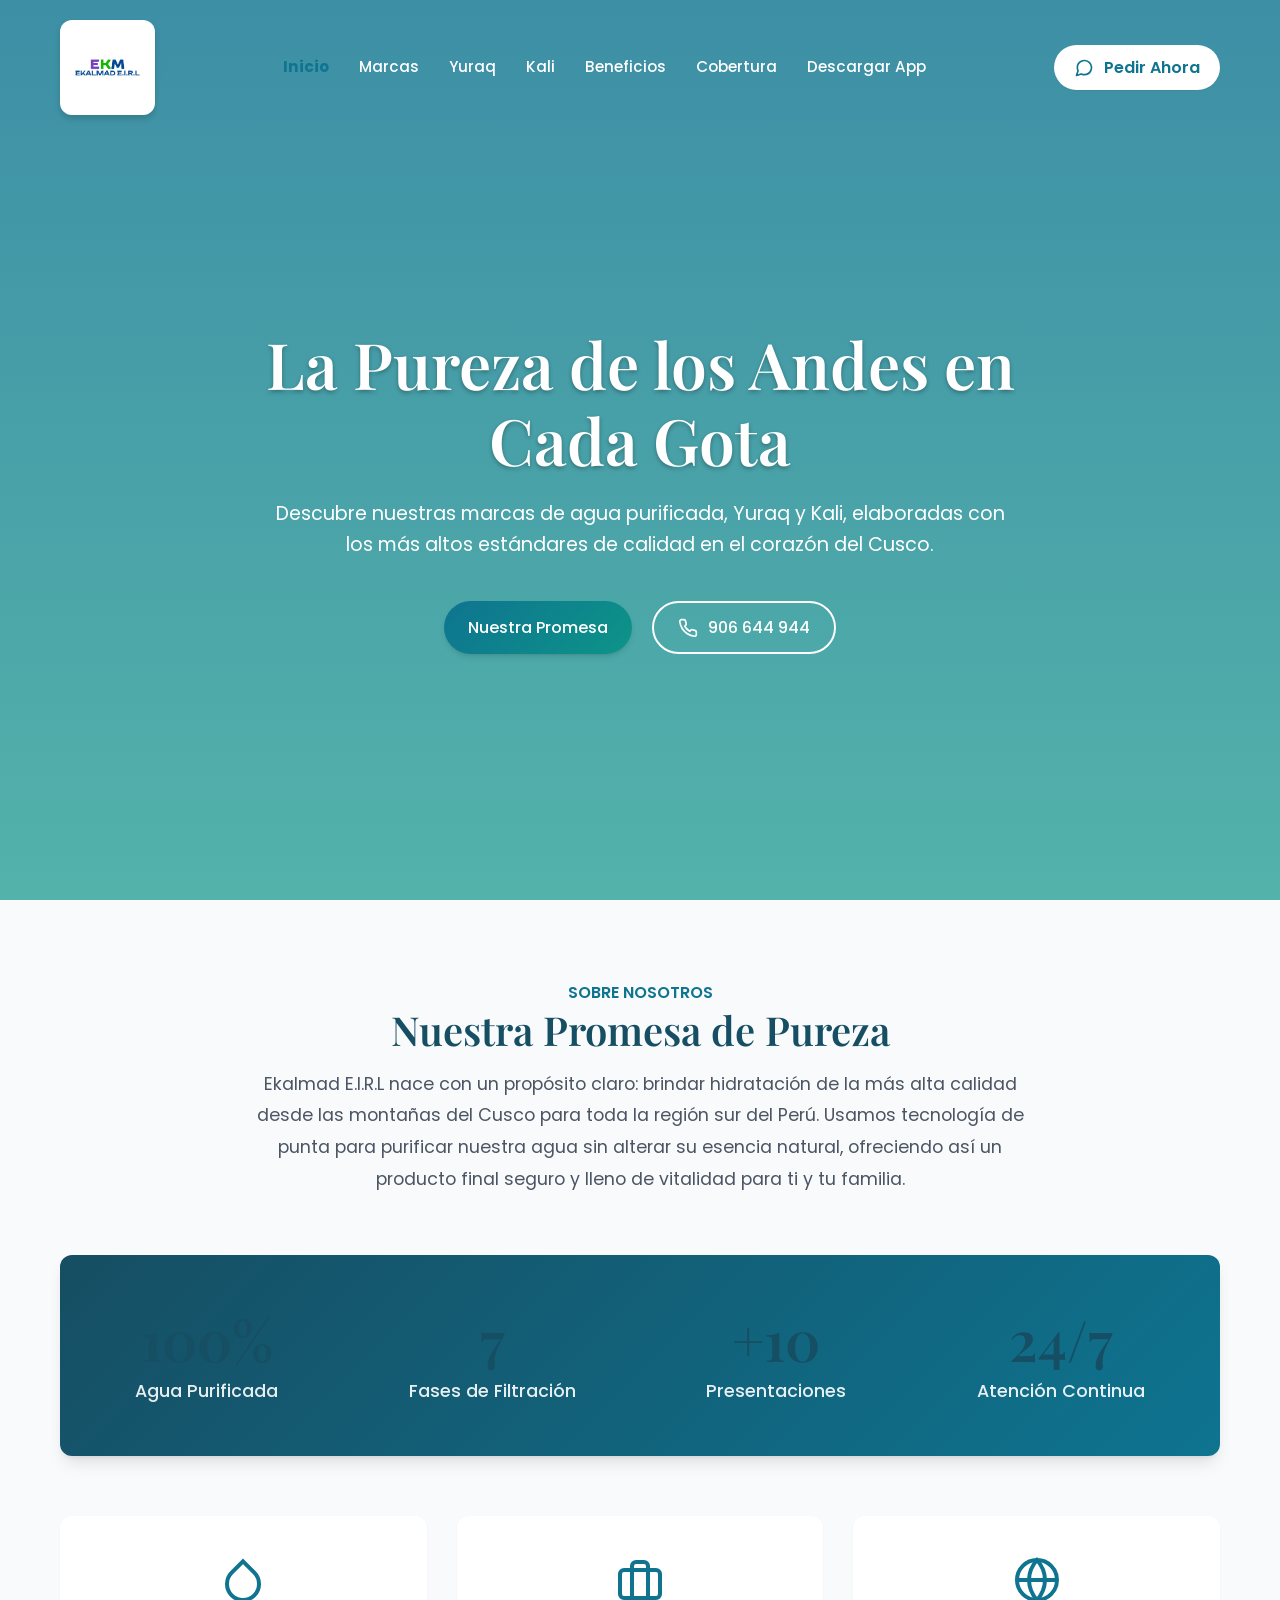
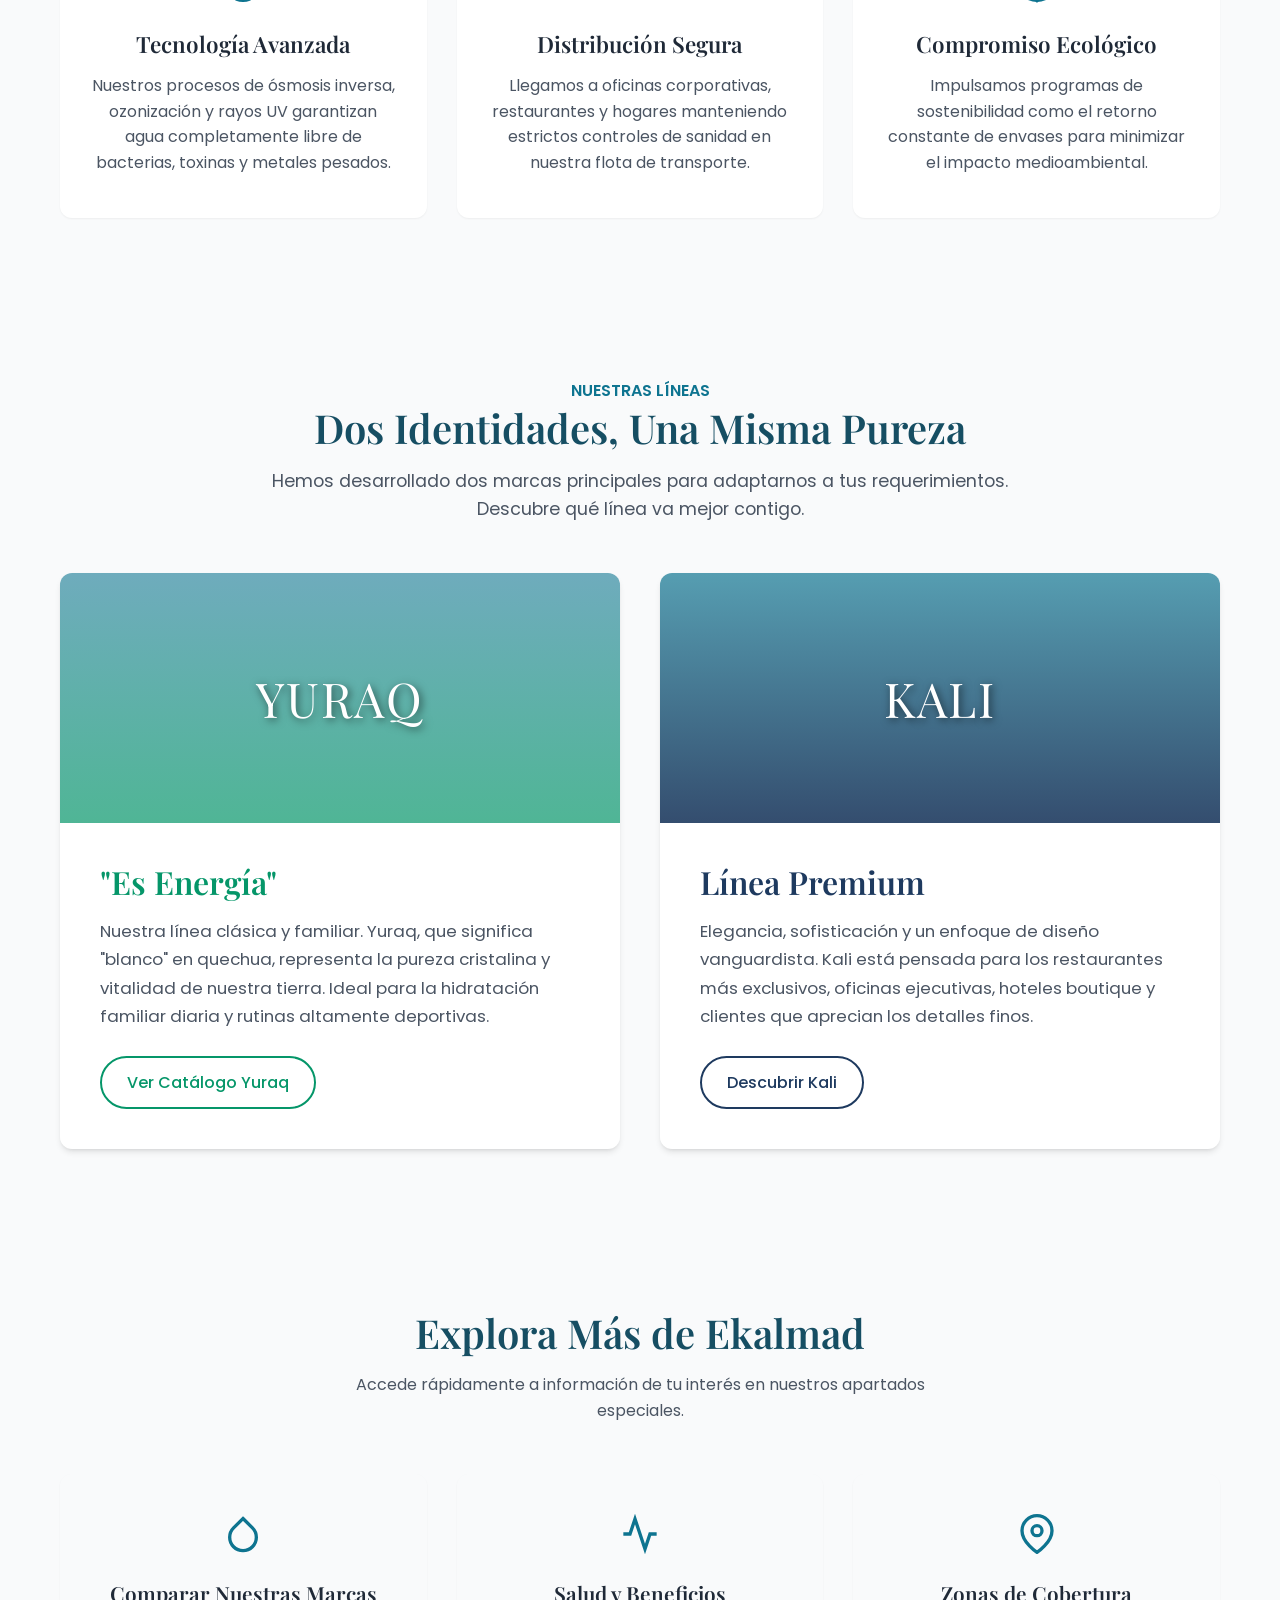
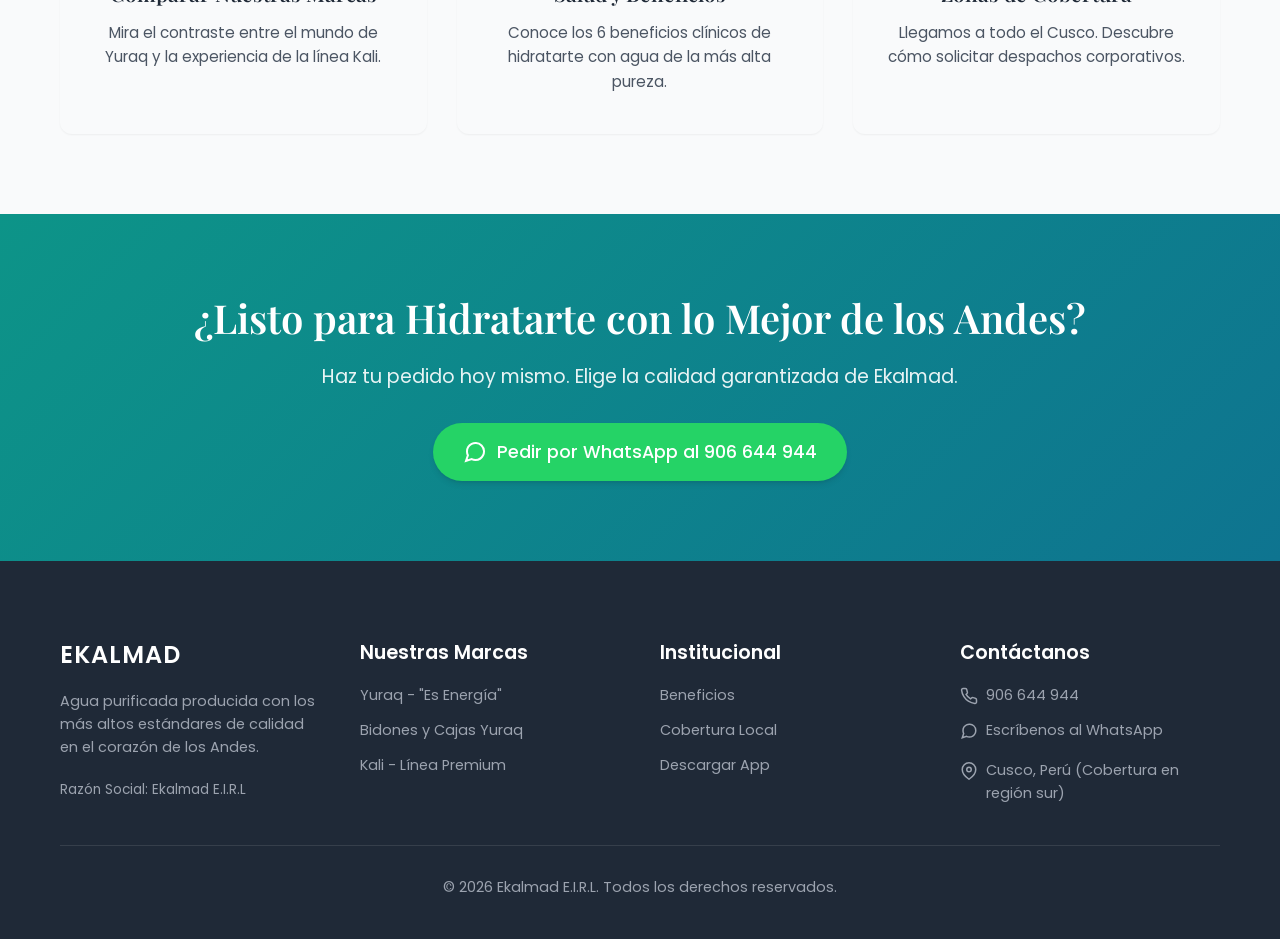
==== commit 0e1f5749: "Correccion de E.I.R.L" ====
--- a/index.html
+++ b/index.html
@@ -6,7 +6,7 @@
     <meta name="viewport" content="width=device-width, initial-scale=1.0">
     <title>Ekalmad - La Pureza de los Andes en Cada Gota</title>
     <meta name="description"
-        content="Ekalmad EIRL - Agua purificada producida en los Andes del Cusco. Conoce nuestras marcas Yuraq y Kali.">
+        content="Ekalmad E.I.R.L - Agua purificada producida en los Andes del Cusco. Conoce nuestras marcas Yuraq y Kali.">
     <!-- Google Fonts -->
     <link rel="preconnect" href="https://fonts.googleapis.com">
     <link rel="preconnect" href="https://fonts.gstatic.com" crossorigin>
@@ -149,7 +149,8 @@
                     <span style="color: var(--primary); font-weight: 600; text-transform: uppercase;">Sobre
                         Nosotros</span>
                     <h2>Nuestra Promesa de Pureza</h2>
-                    <p style="max-width: 800px; margin: 0 auto; font-size: 1.1rem; line-height: 1.8;">Ekalmad EIRL nace
+                    <p style="max-width: 800px; margin: 0 auto; font-size: 1.1rem; line-height: 1.8;">Ekalmad E.I.R.L
+                        nace
                         con un propósito claro: brindar hidratación de la más alta calidad desde las montañas del Cusco
                         para toda la región sur del Perú. Usamos tecnología de punta para purificar nuestra agua sin
                         alterar su esencia natural, ofreciendo así un producto final seguro y lleno de vitalidad para ti
